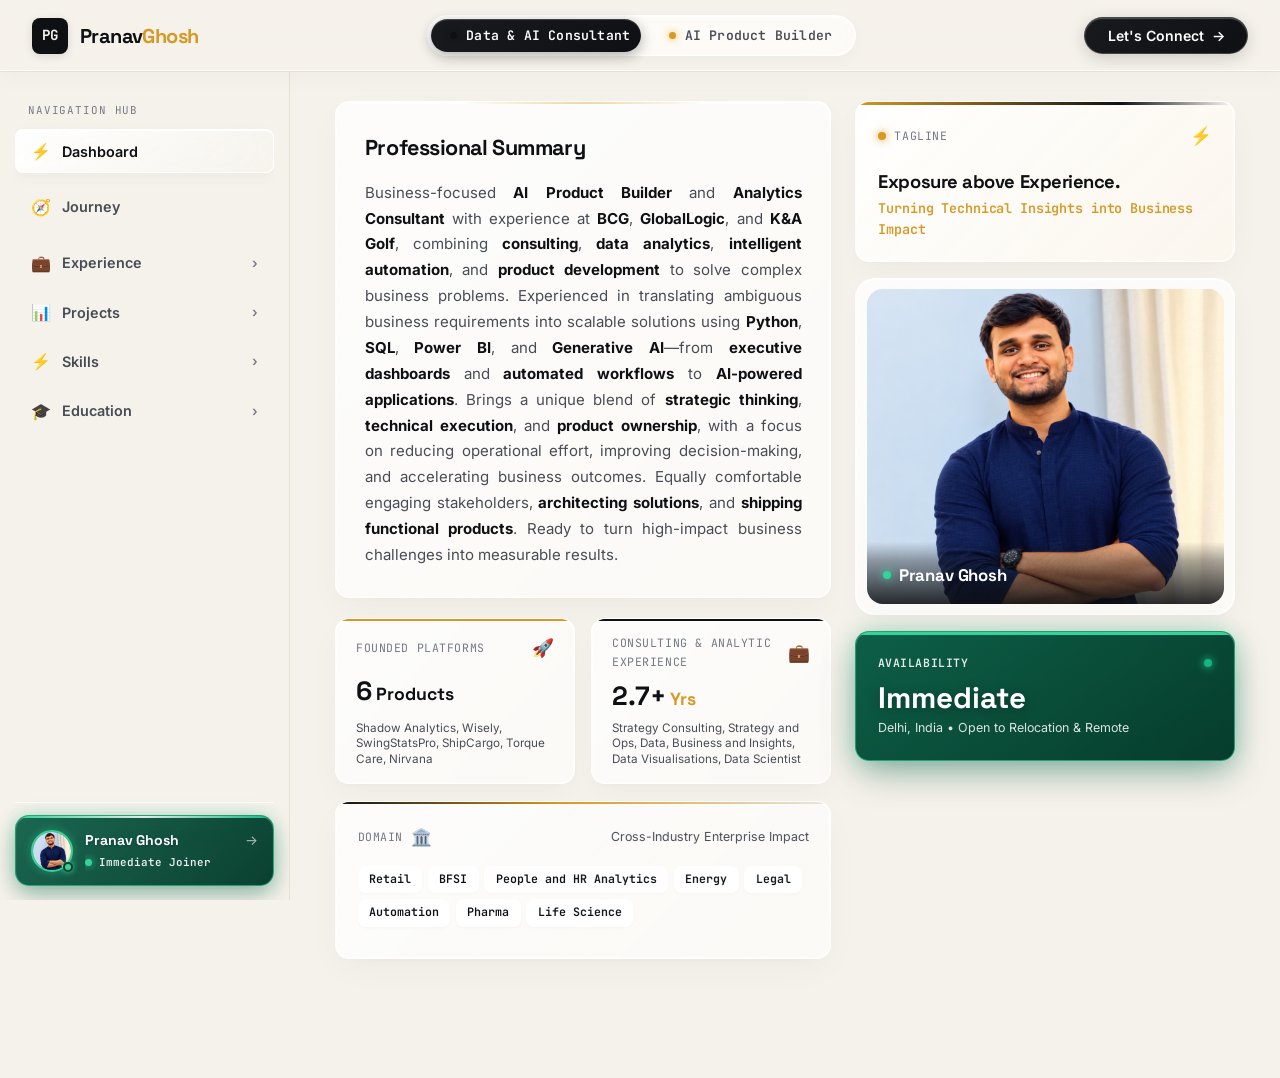
==== index.html @ e50fdc93 "Initialize Professional Portfolio repository" ====
<!DOCTYPE html>
<html lang="en">
<head>
  <meta charset="UTF-8">
  <meta name="viewport" content="width=device-width, initial-scale=1.0">
  <title>Pranav Ghosh — Data &amp; AI Consultant | AI Product Builder</title>
  
  <!-- SEO & Social Meta -->
  <meta name="description" content="Dashboard Portfolio of Pranav Ghosh — Data & AI Consultant at Boston Consulting Group (BCG) and AI Product Builder. Specializing in SQL, Python, Power BI, Machine Learning, and GenAI.">
  <meta name="keywords" content="Pranav Ghosh, Data & AI Consultant, BCG, AI Product Builder, Torque Care, Niravana, Shadow Analytics, Power BI, Python, SQL, M.Sc Data Science">
  <meta name="author" content="Pranav Ghosh">

  <!-- OpenGraph Metadata -->
  <meta property="og:title" content="Pranav Ghosh — Data &amp; AI Consultant | AI Product Builder">
  <meta property="og:description" content="Executive Dashboard Portfolio of Pranav Ghosh. Experience at BCG & GlobalLogic, founder of Torque Care, Niravana, and Shadow Analytics.">
  <meta property="og:type" content="website">

  <!-- Favicon Glyph -->
  <link rel="icon" href="data:image/svg+xml,<svg xmlns=%22http://www.w3.org/2000/svg%22 viewBox=%220 0 100 100%22><text y=%22.9em%22 font-size=%2290%22>⚡</text></svg>">

  <!-- Google Fonts -->
  <link rel="preconnect" href="https://fonts.googleapis.com">
  <link href="https://fonts.googleapis.com/css2?family=Caveat:wght@600;700&family=Inter:wght@300;400;500;600;700&family=JetBrains+Mono:wght@400;500;600&family=Space+Grotesk:wght@400;500;600;700;800&display=swap" rel="stylesheet">

  <!-- Stylesheet -->
  <link rel="stylesheet" href="styles.css?v=4">

</head>
<body>


  <!-- ==========================================================================
       DASHBOARD TOP NAVBAR
       Left: PranavGhosh | Centre: Data & AI Consultant | AI Product Builder | Right: Let's Connect
       ========================================================================== -->
  <header class="dashboard-navbar">
    
    <!-- Left: PranavGhosh -->
    <div class="nav-left">
      <button class="nav-toggle-sidebar-btn" id="mobile-sidebar-toggle" title="Toggle Navigation Sidebar">
        <span>☰</span>
      </button>

      <a href="#overview" class="brand-anchor">
        <div class="brand-avatar-mini">PG</div>
        <div class="brand-text-name">Pranav<span>Ghosh</span></div>
      </a>
    </div>

    <!-- Centre: Two separate role buttons with Liquid Glass Sliding Track -->
    <div class="nav-centre">
      <div class="nav-role-slider-track" id="nav-role-slider-track" data-mode="consultant">
        <div class="nav-role-slider-thumb" id="nav-role-slider-thumb"></div>
        <button class="nav-role-pill active" data-mode="consultant" id="nav-pill-consultant" type="button" title="Switch to Data &amp; AI Consultant view">
          <span class="nav-centre-dot"></span>
          <span>Data &amp; AI Consultant</span>
        </button>
        <button class="nav-role-pill nav-role-pill-builder" data-mode="builder" id="nav-pill-builder" type="button" title="Switch to AI Product Builder view">
          <span class="nav-centre-dot dot-yellow"></span>
          <span>AI Product Builder</span>
        </button>
      </div>
    </div>

    <!-- Right: Let's Connect Button -->
    <div class="nav-right">
      <button id="btn-open-connect-modal" class="btn-lets-connect" title="Connect with Pranav">
        <span>Let's Connect</span>
        <span>→</span>
      </button>
    </div>

  </header>

  <!-- ==========================================================================
       DASHBOARD WRAPPER: SIDEBAR + MAIN CONTENT
       ========================================================================== -->
  <div class="dashboard-layout" data-active-page="dashboard">

    <!-- ==========================================================================
         SIDEBAR NAVIGATION (HIERARCHICAL ACCORDION & ROLE FILTERING)
         ========================================================================== -->
    <aside class="dashboard-sidebar" id="dashboard-sidebar" data-active-mode="consultant">
      
      <div class="sidebar-nav-container">
        <div class="sidebar-section-title">Navigation Hub</div>

        <!-- Direct Page: Dashboard (Landing tag removed) -->
        <div class="nav-item-direct">
          <button class="nav-direct-link active" data-page="dashboard" id="nav-btn-dashboard" title="Return to Dashboard">
            <span class="group-header-label">
              <span class="group-icon">⚡</span>
              <span>Dashboard</span>
            </span>
          </button>
        </div>

        <!-- Direct Page: Journey (Does not expand) -->
        <div class="nav-item-direct">
          <button class="nav-direct-link" data-page="journey" id="nav-btn-journey" title="View Professional Journey">
            <span class="group-header-label">
              <span class="group-icon">🧭</span>
              <span>Journey</span>
            </span>
          </button>
        </div>

        <!-- 1. Experience Group -->
        <div class="nav-group" id="group-experience">
          <button class="nav-group-header" data-target="experience" data-page="experience">
            <span class="group-header-label">
              <span class="group-icon">💼</span>
              <span>Experience</span>
            </span>
            <span class="chevron-icon">›</span>
          </button>
          <div class="nav-submenu">
            <a href="#card-bcg" class="nav-sublink" data-page="experience" data-card="card-bcg">BCG</a>
            <a href="#card-globallogic" class="nav-sublink" data-page="experience" data-card="card-globallogic">GlobalLogic</a>
            <a href="#card-kagolf" class="nav-sublink" data-page="experience" data-card="card-kagolf">K&amp;A</a>
          </div>
        </div>

        <!-- 2. Projects Group -->
        <div class="nav-group" id="group-projects">
          <button class="nav-group-header" data-target="projects" data-page="projects">
            <span class="group-header-label">
              <span class="group-icon">📊</span>
              <span>Projects</span>
            </span>
            <span class="chevron-icon">›</span>
          </button>
          <div class="nav-submenu">
            <a href="#card-urlguard" class="nav-sublink" data-page="projects" data-card="card-urlguard">URL Guard (Malware ML)</a>
            <a href="#card-delivery" class="nav-sublink" data-page="projects" data-card="card-delivery">Power BI Delivery Analytics</a>
            <a href="#card-movie" class="nav-sublink" data-page="projects" data-card="card-movie">Movie Recommendation</a>
            <a href="#card-banking" class="nav-sublink" data-page="projects" data-card="card-banking">Banking Case Study</a>
            <a href="#card-theeye" class="nav-sublink" data-page="projects" data-card="card-theeye">The Eye Attendance</a>
            <a href="#card-excel" class="nav-sublink" data-page="projects" data-card="card-excel">Advanced Excel Modeling</a>
          </div>
        </div>

        <!-- 4. Skills Group -->
        <div class="nav-group" id="group-skills">
          <button class="nav-group-header" data-target="skills" data-page="skills">
            <span class="group-header-label">
              <span class="group-icon">⚡</span>
              <span>Skills</span>
            </span>
            <span class="chevron-icon">›</span>
          </button>
          <div class="nav-submenu">
            <a href="#card-skill-tech" class="nav-sublink" data-page="skills" data-card="card-skill-tech">Technical &amp; Programming</a>
            <a href="#card-skill-bi" class="nav-sublink" data-page="skills" data-card="card-skill-bi">Data Visualizations &amp; BI</a>
            <a href="#card-skill-genai" class="nav-sublink" data-page="skills" data-card="card-skill-genai">GenAI &amp; AI Products</a>
            <a href="#card-skill-ml" class="nav-sublink" data-page="skills" data-card="card-skill-ml">Machine Learning &amp; DL</a>
            <a href="#card-skill-de" class="nav-sublink" data-page="skills" data-card="card-skill-de">Data Engineering &amp; ETL</a>
          </div>
        </div>

        <!-- 5. Education Group -->
        <div class="nav-group" id="group-education">
          <button class="nav-group-header" data-target="education" data-page="education">
            <span class="group-header-label">
              <span class="group-icon">🎓</span>
              <span>Education</span>
            </span>
            <span class="chevron-icon">›</span>
          </button>
          <div class="nav-submenu">
            <a href="#card-edu-christ" class="nav-sublink" data-page="education" data-card="card-edu-christ">M.Sc. Data Science</a>
            <a href="#card-cert-powerbi" class="nav-sublink" data-page="education" data-card="card-cert-powerbi">Microsoft Power BI Analyst</a>
            <a href="#card-languages" class="nav-sublink" data-page="education" data-card="card-languages">Languages Spoken</a>
          </div>
        </div>

      </div>

      <!-- Sticky Sidebar Footer Area with Smooth Morphing Profile -->
      <div class="sidebar-footer-area">
        <div class="sidebar-footer-profile" id="sidebar-footer-profile" title="Connect with Pranav Ghosh (pranavghosh19@gmail.com)">
          <div class="sidebar-avatar-wrapper">
            <img src="assets/images/pranav-photo.jpg" alt="Pranav Ghosh" class="sidebar-avatar-img">
            <span class="sidebar-avatar-beacon"></span>
          </div>
          <div class="sidebar-profile-info">
            <div class="sidebar-profile-name-row">
              <span class="sidebar-profile-name">Pranav Ghosh</span>
              <span class="sidebar-profile-arrow" title="Click to Connect">→</span>
            </div>
            <div class="sidebar-profile-meta-morph">
              <div class="sidebar-profile-status status-consultant active">
                <span class="nav-centre-dot"></span>
                <span>Immediate Joiner</span>
              </div>
              <div class="sidebar-profile-status status-builder">
                <span class="nav-centre-dot dot-yellow"></span>
                <span>Active Founder</span>
              </div>
            </div>
          </div>
        </div>
      </div>

    </aside>

    <!-- ==========================================================================
         MAIN STAGE: DASHBOARD CONTENT & CARDS
         ========================================================================== -->
    <main class="dashboard-main" id="overview">

      <!-- ======================================================================
           PAGE 1: DASHBOARD (LANDING PAGE VIEW)
           ====================================================================== -->
      <section class="page-view active" id="page-dashboard">

        <!-- Landing Page Hero & Metrics Split Layout -->
        <div class="dashboard-landing-split">

          <!-- Left Column: Professional Summary & Capability Metrics -->
          <div class="landing-main-col">

            <!-- Executive Professional Summary Card -->
            <article class="dashboard-card landing-summary-card" id="card-landing-summary">
              <div class="landing-summary-body-wrap">
                <div class="landing-summary-header-row">
                  <h3 class="landing-summary-heading">Professional Summary</h3>
                </div>
                <p class="landing-summary-text">
                  Business-focused <strong>AI Product Builder</strong> and <strong>Analytics Consultant</strong> with experience at <strong>BCG</strong>, <strong>GlobalLogic</strong>, and <strong>K&amp;A Golf</strong>, combining <strong>consulting</strong>, <strong>data analytics</strong>, <strong>intelligent automation</strong>, and <strong>product development</strong> to solve complex business problems. Experienced in translating ambiguous business requirements into scalable solutions using <strong>Python</strong>, <strong>SQL</strong>, <strong>Power BI</strong>, and <strong>Generative AI</strong>—from <strong>executive dashboards</strong> and <strong>automated workflows</strong> to <strong>AI-powered applications</strong>. Brings a unique blend of <strong>strategic thinking</strong>, <strong>technical execution</strong>, and <strong>product ownership</strong>, with a focus on reducing operational effort, improving decision-making, and accelerating business outcomes. Equally comfortable engaging stakeholders, <strong>architecting solutions</strong>, and <strong>shipping functional products</strong>. Ready to turn high-impact business challenges into measurable results.
                </p>
              </div>
            </article>

            <!-- Overview Metric KPI Cluster: Top 2 Compact Cards + Domain Card Below of Both -->
            <div class="landing-metrics-cluster">
              
              <!-- Top Row: Founded Platforms & Consulting Experience (2-Card Row) -->
              <div class="landing-metrics-top-row">
                
                <!-- 1. Founded Platforms -->
                <div class="kpi-card kpi-card-compact" data-route="products" style="cursor: pointer;" title="View AI Product Builder">
                  <div class="kpi-title-row">
                    <span class="kpi-label">Founded Platforms</span>
                    <span class="kpi-icon">🚀</span>
                  </div>
                  <div class="kpi-metric-val">6<span style="font-size: 1.1rem; color: var(--text-pure);"> Products</span></div>
                  <div class="kpi-subtext">Shadow Analytics, Wisely, SwingStatsPro, ShipCargo, Torque Care, Nirvana</div>
                </div>

                <!-- 2. Consulting & Analytic Experience -->
                <div class="kpi-card kpi-card-compact kpi-experience-card" data-route="experience" style="cursor: pointer;" title="View Consulting Experience">
                  <div class="kpi-title-row">
                    <span class="kpi-label">Consulting &amp; Analytic Experience</span>
                    <span class="kpi-icon">💼</span>
                  </div>
                  <div class="kpi-metric-val">2.7+<span style="font-size: 1.1rem; color: var(--yellow-subtle);"> Yrs</span></div>
                  <div class="kpi-subtext">Strategy Consulting, Strategy and Ops, Data, Business and Insights, Data Visualisations, Data Scientist</div>
                </div>

              </div>

              <!-- Bottom: Domain Card (Horizontal Card Below of Both Cards) -->
              <div class="kpi-card domain-card-horizontal">
                <div class="domain-h-header">
                  <div class="domain-h-title">
                    <span class="kpi-label">Domain</span>
                    <span class="kpi-icon">🏛️</span>
                  </div>
                  <div class="kpi-subtext domain-h-subtext">Cross-Industry Enterprise Impact</div>
                </div>
                <div class="domain-pills-wrap domain-h-pills">
                  <span class="domain-pill">Retail</span>
                  <span class="domain-pill">BFSI</span>
                  <span class="domain-pill">People and HR Analytics</span>
                  <span class="domain-pill">Energy</span>
                  <span class="domain-pill">Legal</span>
                  <span class="domain-pill">Automation</span>
                  <span class="domain-pill">Pharma</span>
                  <span class="domain-pill">Life Science</span>
                </div>
              </div>

            </div>

          </div>

          <!-- Right Column: Tagline Card, Portrait Photo, & Availability -->
          <div class="landing-portrait-col">
            
            <!-- 1. Dedicated Tagline Card (Above Image) -->
            <div class="kpi-card tagline-card" id="card-tagline">
              <div class="kpi-title-row">
                <div class="tagline-label-wrap">
                  <span class="tagline-pulse-dot"></span>
                  <span class="kpi-label">Tagline</span>
                </div>
                <span class="kpi-icon">⚡</span>
              </div>
              <div class="tagline-content">
                <div class="tagline-main-text">Exposure above Experience.</div>
                <div class="tagline-sub-text">Turning Technical Insights into Business Impact</div>
              </div>
            </div>

            <!-- 2. The Portrait Photo Card -->
            <div class="landing-photo-card" id="landing-photo-card">
              <div class="landing-photo-frame">
                <img src="assets/images/pranav-portrait.jpg" alt="Pranav Ghosh - Data &amp; AI Consultant &amp; Product Builder" class="landing-profile-img">
                <div class="landing-photo-overlay-glass">
                  <div class="photo-overlay-badge">
                    <span class="photo-active-pulse"></span>
                    <span>Pranav Ghosh</span>
                  </div>
                </div>
              </div>
            </div>

            <!-- 3. Availability Card - Positioned Directly Below the Image -->
            <div class="kpi-card kpi-card-green" id="kpi-availability-card" style="cursor: pointer;" title="Click to Connect with Pranav">
              <div class="kpi-title-row">
                <span class="kpi-label">Availability</span>
                <span class="kpi-green-dot" title="Active Immediate Availability"></span>
              </div>
              <div class="kpi-metric-val">Immediate</div>
              <div class="kpi-subtext">Delhi, India • Open to Relocation &amp; Remote</div>
            </div>

          </div>

        </div>



      </section>

      <!-- ======================================================================
           PAGE 2: PROFESSIONAL & PRODUCT JOURNEY (VERTICAL TIMELINE - NO SCROLL)
           ====================================================================== -->
      <section class="page-view dashboard-section" id="page-journey">
        
        <!-- Header with Title & Duration Badge on Right -->
        <div class="section-title-bar journey-header-bar">
          <div class="section-heading-cluster">
            <div class="section-heading-icon">🧭</div>
            <h2 class="section-main-heading">Professional Journey</h2>
          </div>
          <div class="journey-header-badge-wrap">
            <span class="section-badge-count">Aug 2017 – Present &bull; 7 Milestones</span>
          </div>
        </div>

        <!-- Vertical Alternating Timeline Container (Fits Screen, Zero Scroll) -->
        <div class="journey-v-wrapper" id="journey-track-wrapper">
          <div class="journey-v-track">

            <!-- Continuous Central Timeline Axis -->
            <div class="journey-v-axis-line"></div>

            <!-- Milestone 1: Aug 2017 - Mar 2021 (LEFT) -->
            <div class="journey-v-step step-left" id="step-bca">
              <div class="v-step-slot slot-left">
                <article class="dashboard-card journey-v-card" id="card-journey-bca">
                  <div class="journey-v-date mobile-only">Aug 2017 – Mar 2021</div>
                  <h3 class="journey-v-title">Bachelor's of Computer Application (GGSIPU)</h3>
                </article>
                <div class="v-connector-stem stem-left"></div>
              </div>

              <div class="v-node-wrapper">
                <div class="v-node-badge" title="Aug 2017 – Mar 2021">
                  <span class="v-node-icon">🎓</span>
                </div>
              </div>

              <!-- Duration in front of tab (Right) -->
              <div class="v-step-slot slot-right slot-duration">
                <div class="v-connector-stem stem-right"></div>
                <div class="journey-v-duration-badge">
                  <span class="journey-duration-date">Aug 2017 – Mar 2021</span>
                  <span class="journey-duration-sep">&bull;</span>
                  <span class="journey-duration-length">3 Yrs 8 Mos</span>
                </div>
              </div>
            </div>

            <!-- Milestone 2: Apr 2021 - Sept 2021 (RIGHT) -->
            <div class="journey-v-step step-right" id="step-kagolf">
              <!-- Duration in front of tab (Left) -->
              <div class="v-step-slot slot-left slot-duration">
                <div class="journey-v-duration-badge">
                  <span class="journey-duration-date">Apr 2021 – Sept 2021</span>
                  <span class="journey-duration-sep">&bull;</span>
                  <span class="journey-duration-length">6 Mos</span>
                </div>
                <div class="v-connector-stem stem-left"></div>
              </div>

              <div class="v-node-wrapper">
                <div class="v-node-badge" title="Apr 2021 – Sept 2021">
                  <span class="v-node-icon">⛳</span>
                </div>
              </div>

              <div class="v-step-slot slot-right">
                <div class="v-connector-stem stem-right"></div>
                <article class="dashboard-card journey-v-card" id="card-journey-kagolf">
                  <div class="journey-v-date mobile-only">Apr 2021 – Sept 2021</div>
                  <h3 class="journey-v-title">Executive – Data Analytics &amp; Operations at K&amp;A Golf Pvt Ltd, Gurgaon</h3>
                </article>
              </div>
            </div>

            <!-- Milestone 3: Oct 2021 - Jul 2022 (LEFT) -->
            <div class="journey-v-step step-left" id="step-swingstats">
              <div class="v-step-slot slot-left">
                <article class="dashboard-card journey-v-card" id="card-journey-swingstatspro">
                  <div class="journey-v-date mobile-only">Oct 2021 – Jul 2022</div>
                  <h3 class="journey-v-title">Independent Product Builder (SwingStatsPro)</h3>
                </article>
                <div class="v-connector-stem stem-left"></div>
              </div>

              <div class="v-node-wrapper">
                <div class="v-node-badge" title="Oct 2021 – Jul 2022">
                  <span class="v-node-icon">🛠️</span>
                </div>
              </div>

              <!-- Duration in front of tab (Right) -->
              <div class="v-step-slot slot-right slot-duration">
                <div class="v-connector-stem stem-right"></div>
                <div class="journey-v-duration-badge">
                  <span class="journey-duration-date">Oct 2021 – Jul 2022</span>
                  <span class="journey-duration-sep">&bull;</span>
                  <span class="journey-duration-length">10 Mos</span>
                </div>
              </div>
            </div>

            <!-- Milestone 4: Aug 2022 - Jun 2024 (RIGHT) -->
            <div class="journey-v-step step-right" id="step-masters">
              <!-- Duration in front of tab (Left) -->
              <div class="v-step-slot slot-left slot-duration">
                <div class="journey-v-duration-badge">
                  <span class="journey-duration-date">Aug 2022 – Jun 2024</span>
                  <span class="journey-duration-sep">&bull;</span>
                  <span class="journey-duration-length">1 Yr 11 Mos</span>
                </div>
                <div class="v-connector-stem stem-left"></div>
              </div>

              <div class="v-node-wrapper">
                <div class="v-node-badge" title="Aug 2022 – Jun 2024">
                  <span class="v-node-icon">📜</span>
                </div>
              </div>

              <div class="v-step-slot slot-right">
                <div class="v-connector-stem stem-right"></div>
                <article class="dashboard-card journey-v-card" id="card-journey-masters">
                  <div class="journey-v-date mobile-only">Aug 2022 – Jun 2024</div>
                  <h3 class="journey-v-title">M.Sc in Data Science (Christ University), Bengaluru</h3>
                </article>
              </div>
            </div>

            <!-- Milestone 5: Jul 2024 - Sept 2025 (LEFT) -->
            <div class="journey-v-step step-left" id="step-globallogic">
              <div class="v-step-slot slot-left">
                <article class="dashboard-card journey-v-card" id="card-journey-globallogic">
                  <div class="journey-v-date mobile-only">Jul 2024 – Sept 2025</div>
                  <h3 class="journey-v-title">Associate Analyst at GlobalLogic, Gurgaon</h3>
                </article>
                <div class="v-connector-stem stem-left"></div>
              </div>

              <div class="v-node-wrapper">
                <div class="v-node-badge" title="Jul 2024 – Sept 2025">
                  <span class="v-node-icon">💼</span>
                </div>
              </div>

              <!-- Duration in front of tab (Right) -->
              <div class="v-step-slot slot-right slot-duration">
                <div class="v-connector-stem stem-right"></div>
                <div class="journey-v-duration-badge">
                  <span class="journey-duration-date">Jul 2024 – Sept 2025</span>
                  <span class="journey-duration-sep">&bull;</span>
                  <span class="journey-duration-length">1 Yr 3 Mos</span>
                </div>
              </div>
            </div>

            <!-- Milestone 6: Sept 2025 - May 2026 (RIGHT) -->
            <div class="journey-v-step step-right" id="step-bsk">
              <!-- Duration in front of tab (Left) -->
              <div class="v-step-slot slot-left slot-duration">
                <div class="journey-v-duration-badge">
                  <span class="journey-duration-date">Sept 2025 – May 2026</span>
                  <span class="journey-duration-sep">&bull;</span>
                  <span class="journey-duration-length">9 Mos</span>
                </div>
                <div class="v-connector-stem stem-left"></div>
              </div>

              <div class="v-node-wrapper">
                <div class="v-node-badge" title="Sept 2025 – May 2026">
                  <span class="v-node-icon">🏛️</span>
                </div>
              </div>

              <div class="v-step-slot slot-right">
                <div class="v-connector-stem stem-right"></div>
                <article class="dashboard-card journey-v-card" id="card-journey-bsk">
                  <div class="journey-v-date mobile-only">Sept 2025 – May 2026</div>
                  <h3 class="journey-v-title">BSK Outside Consultant at PersolKelly hired for BCG, Gurgaon</h3>
                </article>
              </div>
            </div>

            <!-- Milestone 7: Jun 2026 - Present (LEFT - PRESENT & ENLARGED) -->
            <div class="journey-v-step step-left step-present" id="step-ai-builder">
              <div class="v-step-slot slot-left">
                <article class="dashboard-card journey-v-card card-present" id="card-journey-ai-builder">
                  <div class="journey-present-header mobile-only">
                    <span class="journey-v-date highlight">Jun 2026 – Present</span>
                    <span class="journey-active-badge">
                      <span class="photo-active-pulse"></span>
                      <span>Present</span>
                    </span>
                  </div>
                  
                  <h3 class="journey-v-title present-title">Independent AI Product Builder</h3>
                </article>
                <div class="v-connector-stem stem-left stem-present"></div>
              </div>

              <div class="v-node-wrapper">
                <div class="v-node-badge node-present" title="Jun 2026 – Present">
                  <span class="v-node-icon">🚀</span>
                  <span class="node-beacon"></span>
                </div>
              </div>

              <!-- Duration in front of tab (Right) -->
              <div class="v-step-slot slot-right slot-duration">
                <div class="v-connector-stem stem-right stem-present"></div>
                <div class="journey-v-duration-badge duration-present">
                  <span class="photo-active-pulse"></span>
                  <span class="journey-duration-date">Jun 2026 – Present</span>
                </div>
              </div>
            </div>

          </div>
        </div>

      </section>

      <!-- ======================================================================
           PAGE 2: EXPERIENCE (STANDALONE VIEW)
           ====================================================================== -->
      <section class="page-view dashboard-section" id="page-experience">
        <div class="section-title-bar experience-title-bar">
          <div class="section-heading-cluster">
            <div class="section-heading-icon">💼</div>
            <h2 class="section-main-heading">Experience</h2>
          </div>
          <div class="experience-highlight-badge" title="Total Professional Experience: 2.7 Years">
            <span class="exp-badge-pulse-dot"></span>
            <span class="exp-badge-label">TOTAL EXPERIENCE</span>
            <span class="exp-badge-divider">•</span>
            <span class="exp-badge-years">2.7 Years</span>
          </div>
        </div>

        <div class="experience-horizontal-stack">
          
          <!-- Horizontal Card 1: Boston Consulting Group (BCG) -->
          <article class="dashboard-card experience-card-horizontal" id="card-bcg">
            <!-- Left Brand Pillar: Dual Brand (PERSOLKELLY -> Hired for -> BCG) + Meta -->
            <div class="exp-horizontal-left">
              <div class="exp-dual-brand-wrap">
                <a href="https://www.persolkelly.co.in/" target="_blank" rel="noopener noreferrer" class="exp-logo-container exp-logo-persolkelly" title="Visit PERSOLKELLY Consulting">
                  <img src="assets/images/logo-persolkelly.png" alt="PERSOLKELLY Consulting Logo" class="exp-company-logo">
                </a>

                <div class="exp-hired-connector">
                  <span class="exp-hired-line"></span>
                  <span class="exp-hired-badge">Hired for <span class="exp-hired-arrow">↓</span></span>
                  <span class="exp-hired-line"></span>
                </div>

                <a href="https://www.bcg.com/" target="_blank" rel="noopener noreferrer" class="exp-logo-container exp-logo-bcg" title="Visit Boston Consulting Group">
                  <img src="assets/images/logo-bcg.png" alt="Boston Consulting Group Logo" class="exp-company-logo">
                </a>
              </div>
              
              <div class="exp-company-meta">
                <a href="https://www.bcg.com/" target="_blank" rel="noopener noreferrer" class="exp-company-link" title="Visit Boston Consulting Group">
                  <span>Boston Consulting Group</span>
                  <span class="exp-link-arrow">↗</span>
                </a>
                <span class="card-duration-badge exp-duration">Sept 2025 – May 2026</span>
                
                <div class="exp-clients-badge-wrap">
                  <span class="exp-clients-label">3 Client Engagements</span>
                  <div class="exp-clients-pills">
                    <span class="exp-client-pill"><span class="client-dot client-dot-bcg"></span>BCG Global HRIS</span>
                    <span class="exp-client-pill"><span class="client-dot client-dot-visa"></span>Visa</span>
                    <span class="exp-client-pill"><span class="client-dot client-dot-novartis"></span>Novartis</span>
                  </div>
                </div>
              </div>
            </div>

            <!-- Right Detail Column: Role + 3 Dedicated Client Tracks + Tech Chips -->
            <div class="exp-horizontal-right">
              <div class="exp-role-header">
                <div class="exp-role-title-row">
                  <h3 class="card-role-title">BSK Outside Consultant</h3>
                  <span class="exp-domain-pill">FinTech • Life Sciences &amp; Pharma • People &amp; HR Analytics</span>
                </div>
              </div>

              <p class="card-body-desc exp-summary">
                Outside Consultant delivering automated, data-driven reporting solutions, executive telemetry dashboards, ETL lineage analysis, and commercial intelligence across 3 client engagements: <strong>BCG Global HRIS</strong>, <strong>Visa</strong>, and <strong>Novartis</strong>.
              </p>

              <!-- Track 1: BCG Global HRIS -->
              <div class="exp-client-track">
                <div class="exp-track-header">
                  <span class="track-client-badge">Client 1</span>
                  <h4 class="track-client-name">BCG Global HRIS</h4>
                  <span class="track-focus-tag">• Replacing Workday with BCG Global HRIS — Eliminating Workday Subscription Cost &amp; Elevating Performance</span>
                </div>
                <p class="track-lead-desc">
                  Developed end-to-end Power BI Business Intelligence solutions by integrating <strong>Power Apps</strong>, <strong>SharePoint</strong>, <strong>SQL</strong>, <strong>Excel</strong>, <strong>Python</strong>, <strong>REST APIs</strong>, and <strong>Microsoft Copilot Studio AI Agents</strong>, reducing manual reporting efforts by <strong>80%</strong> and improving data accessibility across 5+ business functions.
                </p>
                <ul class="card-bullet-points exp-bullets">
                  <li class="card-bullet-item">
                    <strong>Star Schema &amp; ETL Performance:</strong> Designed optimized star schema data models, advanced DAX measures, Power Query ETL pipelines, Role-Level Security (RLS), and automated refresh processes, improving dashboard performance by <strong>50%</strong> and reducing query execution time by <strong>40%</strong>.
                  </li>
                  <li class="card-bullet-item">
                    <strong>Enterprise AI Agents (Copilot Studio):</strong> Created and deployed AI Agents using <strong>Microsoft Copilot Studio</strong> to automate business workflows, retrieve enterprise data, answer business queries, and streamline reporting processes, enabling faster and more intelligent decision-making.
                  </li>
                  <li class="card-bullet-item">
                    <strong>Executive &amp; Client-Facing Dashboards:</strong> Built <strong>20+ client-facing dashboards</strong> featuring KPI scorecards, forecasting, drill-through analysis, decomposition trees, dynamic parameters, bookmarks, and custom visualizations, enabling leadership teams to make decisions <strong>30% faster</strong>.
                  </li>
                  <li class="card-bullet-item">
                    <strong>Intelligent Workflow Automation:</strong> Automated business workflows by connecting <strong>Power Apps</strong>, <strong>SharePoint</strong>, <strong>Power BI</strong>, and Agentic AI-driven processes, eliminating repetitive data entry, increasing reporting accuracy by <strong>95%</strong>, and saving <strong>15+ hours per week</strong> of operational effort.
                  </li>
                  <li class="card-bullet-item">
                    <strong>Scalable Delivery &amp; Self-Service Adoption:</strong> Collaborated with business stakeholders and clients to deliver scalable BI and AI-powered enterprise solutions, supporting <strong>100K+ records</strong> and increasing self-service analytics adoption by <strong>60%</strong> through interactive storytelling, enterprise reporting, and intelligent automation.
                  </li>
                </ul>
              </div>

              <!-- Track 2: Visa -->
              <div class="exp-client-track exp-client-track-visa">
                <div class="exp-track-header">
                  <span class="track-client-badge">Client 2</span>
                  <h4 class="track-client-name">Visa</h4>
                  <span class="track-focus-tag">• Data Lineage, STTM Feasibility &amp; Tableau-to-Power BI Migration</span>
                </div>
                <ul class="card-bullet-points exp-bullets">
                  <li class="card-bullet-item">
                    <strong>KPI Extraction and Automation:</strong> Developed and utilized Python-based, AI-assisted parsing utilities to extract KPIs and their underlying column dependencies from Tableau workbooks, streamlining metadata analysis across multiple dashboards.
                  </li>
                  <li class="card-bullet-item">
                    <strong>Data Lineage and ETL Analysis:</strong> Analyzed Python, PySpark, and Airflow DAGs across Git repositories to understand ETL pipelines, data transformations, and dependencies between source systems, the shared Cross-Border data mart, and Tableau reports.
                  </li>
                  <li class="card-bullet-item">
                    <strong>Source-to-Target Mapping (STTM) Feasibility Assessment:</strong> Performed column-level feasibility checks by validating KPI source columns against existing STTM documentation and DDL definitions to determine data availability and mapping completeness.
                  </li>
                  <li class="card-bullet-item">
                    <strong>CDE Validation and Gap Analysis:</strong> Evaluated unmapped columns against Visa's Critical Data Elements (CDEs), classified KPIs based on mapping feasibility, documented gaps and proposed transformations in internal STTM documentation, and collaborated with Visa's production team to resolve mapping discrepancies.
                  </li>
                  <li class="card-bullet-item">
                    <strong>Power BI Migration and Semantic Layer Preparation:</strong> Supported the Tableau-to-Power BI modernization initiative by preparing validated KPI metadata, source-to-target mappings, and transformation requirements for subsequent OSI YAML configuration, semantic-layer development, and report migration.
                  </li>
                </ul>

                <!-- Visa End-to-End Lineage & Architecture Flow -->
                <div class="visa-pipeline-flow-wrap">
                  <div class="visa-pipeline-header">
                    <div class="visa-pipeline-title-group">
                      <span class="visa-flow-icon">⚡</span>
                      <div>
                        <h5 class="visa-pipeline-heading">Cross-Border Data Lineage &amp; STTM Architecture</h5>
                        <span class="visa-pipeline-sub">Source Systems → AI Parser → STTM / CDE Validation → OSI YAML → Power BI Semantic Layer</span>
                      </div>
                    </div>
                    <span class="visa-pipeline-tag">Enterprise Telemetry</span>
                  </div>

                  <!-- 5 Visual Stage Gates -->
                  <div class="visa-stages-grid">
                    <div class="visa-stage-step">
                      <span class="step-count">Stage 01</span>
                      <strong class="step-label">Ingestion &amp; Mart</strong>
                      <p class="step-desc">Visa Source Systems ➔ Spark ETL &amp; Airflow DAGs ➔ Cross-Border Data Mart</p>
                    </div>
                    <div class="visa-stage-step">
                      <span class="step-count">Stage 02</span>
                      <strong class="step-label">Tableau Reports</strong>
                      <p class="step-desc">12 Tableau Dashboards ➔ KPIs, Measures &amp; Business Calculations</p>
                    </div>
                    <div class="visa-stage-step">
                      <span class="step-count">Stage 03</span>
                      <strong class="step-label">AI KPI Extraction</strong>
                      <p class="step-desc">Python AI Parser ➔ Automated Extraction ➔ Source Column Lineage</p>
                    </div>
                    <div class="visa-stage-step">
                      <span class="step-count">Stage 04</span>
                      <strong class="step-label">STTM &amp; CDE Feasibility</strong>
                      <p class="step-desc">Validation Check ➔ Fully Feasible vs CDE Gap Mapping ➔ Visa Prod Validation</p>
                    </div>
                    <div class="visa-stage-step">
                      <span class="step-count">Stage 05</span>
                      <strong class="step-label">Power BI Semantic</strong>
                      <p class="step-desc">OSI YAML Definition ➔ Semantic Layer ➔ Production Modernized Reports</p>
                    </div>
                  </div>

                  <!-- Architectural Flow Schematic Terminal -->
                  <div class="visa-schematic-terminal">
                    <div class="visa-terminal-top">
                      <div class="screen-mac-dots">
                        <span class="dot dot-red"></span>
                        <span class="dot dot-yellow"></span>
                        <span class="dot dot-green"></span>
                      </div>
                      <span class="visa-terminal-file">visa-crossborder-lineage-flow.architecture</span>
                      <span class="visa-terminal-badge">STTM Pipeline</span>
                    </div>
                    <pre class="visa-ascii-diagram"><code>          <span class="node-cyan">VISA SOURCE SYSTEMS</span>
                         │
                         ▼
              <span class="node-purple">ETL / Spark Processing</span>
                         │
                    <span class="node-purple">Airflow DAGs</span>
                         │
                         ▼
              <span class="node-gold">Generic Cross-Border</span>
                   <span class="node-gold">Data Mart</span>
                         │
          ┌──────────────┼──────────────┐
          ▼              ▼              ▼
     <span class="node-cyan">Tableau WB 1</span>   <span class="node-cyan">Tableau WB 2</span>   ... <span class="node-cyan">Tableau WB 12</span>
          │              │
          ▼              ▼
       <span class="node-dim">KPIs / Measures / Business Logic</span>
                         │
                         ▼
                 <span class="node-gold">KPI Extraction</span>
                  <span class="node-gold">(AI Parser)</span>
                         │
                         ▼
              <span class="node-dim">Source Column Lineage</span>
                         │
                         ▼
                 <span class="node-cyan">STTM Feasibility</span>
                    <span class="node-cyan">Validation</span>
                  /           \
                 /             \
        <span class="node-green">Fully Feasible</span>       <span class="node-coral">Gap</span>
                              │
                              ▼
                         <span class="node-purple">CDE Mapping</span>
                              │
                    ┌─────────┴─────────┐
                    ▼                   ▼
              <span class="node-green">CDE Feasible</span>         <span class="node-coral">Not Feasible</span>
                    │                   │
                    └─────────┬─────────┘
                              ▼
                    <span class="node-dim">Internal STTM / Gap</span>
                         <span class="node-dim">Documentation</span>
                              │
                              ▼
                     <span class="node-cyan">Visa Production Team</span>
                         <span class="node-cyan">Validation</span>
                              │
                              ▼
                        <span class="node-gold">OSI YAML</span>
                              │
                              ▼
                    <span class="node-gold">Power BI Semantic Layer</span>
                              │
                              ▼
                       <span class="node-green">Power BI Report</span></code></pre>
                  </div>
                </div>
              </div>

              <!-- Track 3: Novartis -->
              <div class="exp-client-track exp-client-track-novartis">
                <div class="exp-track-header">
                  <span class="track-client-badge">Client 3</span>
                  <h4 class="track-client-name">Novartis</h4>
                  <span class="track-focus-tag">• Pharma Commercial Analytics – Power BI Reports &amp; Dashboards</span>
                </div>
                <ul class="card-bullet-points exp-bullets">
                  <li class="card-bullet-item">
                    <strong>Commercial Performance Dashboards:</strong> Developed Power BI reports and interactive dashboards to analyze pharmaceutical sales, brand positioning, market share, and product performance across markets.
                  </li>
                  <li class="card-bullet-item">
                    <strong>Drug-Level Sales &amp; Growth Analysis:</strong> Used SQL, Excel, and Power BI to analyze drug-level sales trends, market growth, percentage changes, and competitive brand performance.
                  </li>
                  <li class="card-bullet-item">
                    <strong>Patient Analytics &amp; Adoption Trends:</strong> Designed patient analytics dashboards to track estimated patient reach, drug consumption patterns, and treatment adoption trends.
                  </li>
                  <li class="card-bullet-item">
                    <strong>Field Intelligence Integration:</strong> Integrated field reporting data into analytical reports, providing visibility into field activities, market insights, and sales performance for commercial teams.
                  </li>
                  <li class="card-bullet-item">
                    <strong>Executive KPI Reporting:</strong> Created KPI-driven visualizations and executive-ready reports to identify growth opportunities, monitor brand performance, and support data-driven sales and marketing decisions.
                  </li>
                </ul>
              </div>

              <div class="card-chips-row exp-chips">
                <span class="tech-chip">Power BI</span>
                <span class="tech-chip">Microsoft Copilot Studio</span>
                <span class="tech-chip">Power Apps</span>
                <span class="tech-chip">SharePoint</span>
                <span class="tech-chip">DAX &amp; Star Schema</span>
                <span class="tech-chip">Role-Level Security (RLS)</span>
                <span class="tech-chip">REST APIs</span>
                <span class="tech-chip">SQL</span>
                <span class="tech-chip">Python</span>
                <span class="tech-chip">Power Query</span>
                <span class="tech-chip">Tableau</span>
                <span class="tech-chip">PySpark</span>
                <span class="tech-chip">Apache Airflow</span>
                <span class="tech-chip">STTM &amp; CDE</span>
                <span class="tech-chip">OSI YAML</span>
                <span class="tech-chip">Pharma Commercial Analytics</span>
                <span class="tech-chip">Patient Analytics</span>
              </div>
            </div>
          </article>

          <!-- Horizontal Card 2: GlobalLogic -->
          <article class="dashboard-card experience-card-horizontal" id="card-globallogic">
            <!-- Left Brand Pillar: Logo + Company + Duration + 2 Client Badges + AI Product -->
            <div class="exp-horizontal-left">
              <div class="exp-logo-container">
                <img src="assets/images/logo-globallogic.png" alt="GlobalLogic Logo" class="exp-company-logo">
              </div>
              
              <div class="exp-company-meta">
                <a href="https://www.globallogic.com/in/" target="_blank" rel="noopener noreferrer" class="exp-company-link" title="Visit GlobalLogic">
                  <span>GlobalLogic (Hitachi)</span>
                  <span class="exp-link-arrow">↗</span>
                </a>
                <span class="card-duration-badge exp-duration">July 2024 – Sept 2025</span>
                
                <div class="exp-clients-badge-wrap">
                  <span class="exp-clients-label">2 Client Engagements</span>
                  <div class="exp-clients-pills">
                    <span class="exp-client-pill"><span class="client-dot client-dot-wm"></span>Wood Mackenzie</span>
                    <span class="exp-client-pill"><span class="client-dot client-dot-cont"></span>Continuous</span>
                  </div>
                </div>

                <div class="exp-clients-badge-wrap exp-product-badge-wrap">
                  <span class="exp-clients-label">AI Product</span>
                  <div class="exp-clients-pills">
                    <a href="#card-shadowanalytics" class="exp-client-pill exp-product-pill" data-page="products" data-card="card-shadowanalytics" title="View Shadow Analytics in AI Product Builder">
                      <span class="client-dot client-dot-ai"></span>
                      <span>Shadow Analytics</span>
                      <span class="exp-link-arrow">↗</span>
                    </a>
                  </div>
                </div>
              </div>
            </div>

            <!-- Right Detail Column: Role + 2 Dedicated Client Tracks + Tech Chips -->
            <div class="exp-horizontal-right">
              <div class="exp-role-header">
                <div class="exp-role-title-row">
                  <h3 class="card-role-title">Associate Analyst</h3>
                  <span class="exp-domain-pill">Market Research • Financial Analytics • Document Intelligence</span>
                </div>
              </div>

              <p class="card-body-desc exp-summary">
                Delivered quantitative market research, financial analytics, and automated document extraction solutions across 2 international client engagements: <strong>Wood Mackenzie (UK-Timings)</strong> and <strong>Continuous (US-Timings)</strong>.
              </p>

              <!-- Track 1: Wood Mackenzie -->
              <div class="exp-client-track">
                <div class="exp-track-header">
                  <span class="track-client-badge">Client 1</span>
                  <h4 class="track-client-name">Wood Mackenzie</h4>
                  <span class="track-focus-tag">• Market Research &amp; Financial Analytics (UK-Timings)</span>
                </div>
                <ul class="card-bullet-points exp-bullets">
                  <li class="card-bullet-item">
                    Conducted financial and market research using Bloomberg, SEC filings, 10-Ks, annual and sustainability reports to support market intelligence.
                  </li>
                  <li class="card-bullet-item">
                    Extracted and validated financial parameters including revenue, OPEX, EBITDA, operating/net income, assets, liabilities, equity, and cash flows.
                  </li>
                  <li class="card-bullet-item">
                    Analysed Risk Factors, MD&amp;A, segment performance, revenue drivers, YoY trends, and financial variances to identify business insights.
                  </li>
                  <li class="card-bullet-item">
                    Used Excel, Pivot Tables, Power Query, VBA, and Macros to automate research workflows, structure datasets, perform variance analysis, and improve reporting efficiency.
                  </li>
                  <li class="card-bullet-item">
                    Developed SQL queries to extract, transform, validate, and consolidate financial and market datasets, improving data reliability.
                  </li>
                  <li class="card-bullet-item">
                    Supported automation, BI, and ML workflows for predictive analytics, anomaly detection, and pattern recognition.
                  </li>
                </ul>
              </div>

              <!-- Track 2: Continuous -->
              <div class="exp-client-track">
                <div class="exp-track-header">
                  <span class="track-client-badge">Client 2</span>
                  <h4 class="track-client-name">Continuous</h4>
                  <span class="track-focus-tag">• Document Intelligence &amp; Data Analytics (US-Timings)</span>
                </div>
                <ul class="card-bullet-points exp-bullets">
                  <li class="card-bullet-item">
                    Delivered data extraction and analytics solutions across legal, BFSI, automobile, and other domains, identifying data gaps, operational challenges, and automation opportunities.
                  </li>
                  <li class="card-bullet-item">
                    Translated analytical findings into actionable recommendations, business strategies, and executive-level PowerPoint presentations covering insights, risks, opportunities, and recommendations.
                  </li>
                  <li class="card-bullet-item">
                    Developed Python workflows to extract, clean, structure, and validate data from scanned PDFs, legal documents, financial records, and unstructured sources using Selenium and BeautifulSoup.
                  </li>
                  <li class="card-bullet-item">
                    Applied Python, SQL, EDA, statistical analysis, feature engineering, anomaly detection, and predictive analytics for data-driven problem solving.
                  </li>
                  <li class="card-bullet-item">
                    Designed automated workflows integrating Python, SQL, Excel, APIs, web scraping, and BI platforms to improve data availability, reliability, and operational efficiency.
                  </li>
                </ul>
              </div>

              <div class="card-chips-row exp-chips">
                <span class="tech-chip">Python</span>
                <span class="tech-chip">SQL</span>
                <span class="tech-chip">Bloomberg</span>
                <span class="tech-chip">SEC Filings / 10-Ks</span>
                <span class="tech-chip">Excel &amp; VBA</span>
                <span class="tech-chip">Power Query</span>
                <span class="tech-chip">Selenium</span>
                <span class="tech-chip">BeautifulSoup</span>
                <span class="tech-chip">Power BI</span>
                <span class="tech-chip">Predictive Analytics</span>
                <span class="tech-chip">Anomaly Detection</span>
              </div>
            </div>
          </article>

          <!-- Horizontal Card 3: K&A Golf Private Limited -->
          <article class="dashboard-card experience-card-horizontal" id="card-kagolf">
            <!-- Left Brand Pillar: Logo + Company + Duration + Domain Badge + AI Product -->
            <div class="exp-horizontal-left">
              <div class="exp-logo-container">
                <img src="assets/images/logo-kagolf.png" alt="K&A Golf Logo" class="exp-company-logo">
              </div>
              
              <div class="exp-company-meta">
                <a href="https://kagolf.co.in/" target="_blank" rel="noopener noreferrer" class="exp-company-link" title="Visit K&A Golf">
                  <span>K&amp;A Golf Pvt. Ltd.</span>
                  <span class="exp-link-arrow">↗</span>
                </a>
                <span class="card-duration-badge exp-duration">April 2021 – Sept 2021</span>
                <span class="exp-engagement-badge">Data Analytics • Excel Automation • BI</span>

                <div class="exp-clients-badge-wrap exp-product-badge-wrap">
                  <span class="exp-clients-label">AI Product</span>
                  <div class="exp-clients-pills">
                    <a href="#card-swingstatspro" class="exp-client-pill exp-product-pill" data-page="products" data-card="card-swingstatspro" title="View SwingStatsPro in AI Product Builder">
                      <span class="client-dot client-dot-ai"></span>
                      <span>SwingStatsPro</span>
                      <span class="exp-link-arrow">↗</span>
                    </a>
                  </div>
                </div>
              </div>
            </div>

            <!-- Right Detail Column: Role + Summary + Bullets + Tech Chips -->
            <div class="exp-horizontal-right">
              <div class="exp-role-header">
                <div class="exp-role-title-row">
                  <h3 class="card-role-title">Executive – Data Analytics &amp; Operations</h3>
                  <span class="exp-domain-pill">Data Analytics • Excel Automation • Business Intelligence</span>
                </div>
              </div>

              <p class="card-body-desc exp-summary">
                Spearheaded data analytics, Excel-based reporting automation, and business intelligence for golf operations and sports technology products across 11 cities. Engineered custom scoring algorithms, interactive Looker Studio dashboards, and automated calculation models, while conceptualizing and piloting <strong>SwingStatsPro</strong>, an AI-powered sports telemetry platform.
              </p>

              <ul class="card-bullet-points exp-bullets">
                <li class="card-bullet-item">
                  <strong>Excel &amp; VBA Automation</strong>: Developed Excel-based automation solutions using VBA, Macros and advanced formulas (VLOOKUP, INDEX-MATCH, SUMIFS) to streamline golf scoring, automate calculations, and reduce repetitive manual data processing.
                </li>
                <li class="card-bullet-item">
                  <strong>SwingStatsPro AI Telemetry</strong>: Conceptualized and developed <strong>SwingStatsPro</strong>, an AI sports telemetry platform combining simulator sensor feeds, launch angle calculations, and pose analysis to deliver automated swing kinematics diagnostics.
                </li>
                <li class="card-bullet-item">
                  <strong>Scoring Algorithms &amp; Performance Tracking</strong>: Built custom scoring algorithms and Excel formulas to evaluate player performance, track handicap progression, analyse scoring trends, and monitor shot-level metrics.
                </li>
                <li class="card-bullet-item">
                  <strong>Looker Studio BI Dashboards</strong>: Designed interactive Looker Studio dashboards and reports to visualise player performance, scoring patterns, event statistics, and business KPIs, enabling data-driven decision-making.
                </li>
                <li class="card-bullet-item">
                  <strong>Analytical Reporting &amp; Presentations</strong>: Created 30+ PowerPoint presentations and analytical reports to communicate business models, research findings, performance insights, and client onboarding strategies to stakeholders.
                </li>
                <li class="card-bullet-item">
                  <strong>Market Research &amp; Multi-City Analytics</strong>: Conducted market research and data analysis across 3+ in-house products and supported golf events across 11 cities nationwide, translating business and event data into actionable insights.
                </li>
              </ul>

              <div class="card-chips-row exp-chips">
                <span class="tech-chip">Excel &amp; VBA</span>
                <span class="tech-chip">Macros &amp; Automation</span>
                <span class="tech-chip">Advanced Formulas (INDEX-MATCH, SUMIFS)</span>
                <span class="tech-chip">Looker Studio</span>
                <span class="tech-chip">Business Intelligence (BI)</span>
                <span class="tech-chip">Scoring Algorithms</span>
                <span class="tech-chip">SwingStatsPro AI</span>
                <span class="tech-chip">Sports Telemetry</span>
                <span class="tech-chip">Market Research</span>
                <span class="tech-chip">Stakeholder Presentations</span>
              </div>
            </div>
          </article>

        </div>
      </section>

            <!-- ======================================================================
           PAGE 3: AI PRODUCT BUILDER (6 FOUNDED AI PRODUCTS & CASE STUDIES)
           ====================================================================== -->
      <section class="page-view dashboard-section" id="page-products">
        
        <!-- 1. Hero Section: Turning Real Problems into AI-Powered Products -->
        <div class="products-hero-wrap">
          <div class="products-hero-content">
            <div class="section-tag-badge">AI PRODUCT BUILDER</div>
            <h1 class="products-hero-headline">
              Turning Real Problems into <span class="gradient-text-gold">AI-Powered Products</span>
            </h1>
            <p class="products-hero-subtitle">
              I build practical, scalable AI products that solve real business problems. From <strong>idea → design → development → deployment</strong>, I've created products across finance, analytics, sports, logistics, and car care — using modern stacks and LLMs to deliver measurable impact.
            </p>
            <div class="products-hero-actions">
              <button class="landing-action-btn primary btn-trigger-copilot" title="Book a Conversation with Pranav">
                <span class="btn-icon">📅</span>
                <span>Book a Conversation</span>
              </button>
              <a href="#section-case-studies" class="landing-action-btn" title="View Detailed Case Studies">
                <span class="btn-icon">📁</span>
                <span>View My Projects →</span>
              </a>
            </div>
          </div>

          <div class="products-hero-visual">
            <div class="developer-workspace-card">
              <div class="hero-annotation">
                <span>Rule No. 1 of Sales, Never Be Practical, Always Be Unrealistic</span>
                <span class="annotation-arrow">⤵</span>
              </div>

              <div class="workspace-screen-frame">
                <div class="screen-mac-dots">
                  <span class="dot dot-red"></span>
                  <span class="dot dot-yellow"></span>
                  <span class="dot dot-green"></span>
                  <span class="screen-title">pranav-ai-studio ~ main</span>
                </div>
                <div class="screen-ide-body">
                  <div class="code-line"><span class="code-kw">const</span> <span class="code-var">aiProduct</span> = <span class="code-fn">buildProductionAI</span>({</div>
                  <div class="code-line indent-1">problem: <span class="code-str">"Real Enterprise Friction"</span>,</div>
                  <div class="code-line indent-1">architecture: [<span class="code-str">"LLMs"</span>, <span class="code-str">"Computer Vision"</span>, <span class="code-str">"RAG"</span>],</div>
                  <div class="code-line indent-1">deploy: <span class="code-kw">true</span>, impact: <span class="code-str">"Measurable ROI"</span></div>
                  <div class="code-line">});</div>
                  <div class="code-status-pill">
                    <span class="status-pulse-dot"></span>
                    <span>6 AI Products Shipped &amp; Active</span>
                  </div>
                </div>
              </div>

              <!-- 4 Floating Process Steps -->
              <div class="floating-steps-cluster">
                <div class="floating-step-badge step-ideas" title="Step 1: Ideation">
                  <span class="step-icon">💡</span>
                  <span class="step-text">Ideas</span>
                </div>
                <div class="floating-step-badge step-build" title="Step 2: Engineering">
                  <span class="step-icon">&lt;/&gt;</span>
                  <span class="step-text">Build</span>
                </div>
                <div class="floating-step-badge step-ship" title="Step 3: Shipping">
                  <span class="step-icon">🚀</span>
                  <span class="step-text">Ship</span>
                </div>
                <div class="floating-step-badge step-impact" title="Step 4: Measurable Outcomes">
                  <span class="step-icon">📈</span>
                  <span class="step-text">Impact</span>
                </div>
              </div>
            </div>
          </div>
        </div>

        <!-- 2. Core Pillars Strip: 5 Capability Cards -->
        <div class="products-pillars-row">
          <div class="pillar-card">
            <div class="pillar-icon">🤖</div>
            <div class="pillar-title">AI &amp; LLMs</div>
            <div class="pillar-desc">OCR, RAG, Agents, GenAI and more.</div>
          </div>
          <div class="pillar-card">
            <div class="pillar-icon">💻</div>
            <div class="pillar-title">Full-Stack Product Development</div>
            <div class="pillar-desc">From MVP to scalable production systems.</div>
          </div>
          <div class="pillar-card">
            <div class="pillar-icon">🎯</div>
            <div class="pillar-title">Business &amp; User Focus</div>
            <div class="pillar-desc">Solve real problems, not just build cool demos.</div>
          </div>
          <div class="pillar-card">
            <div class="pillar-icon">🌐</div>
            <div class="pillar-title">Cross-Domain Experience</div>
            <div class="pillar-desc">Finance, Analytics, Sports, Logistics, Automotive, Health.</div>
          </div>
          <div class="pillar-card">
            <div class="pillar-icon">⚡</div>
            <div class="pillar-title">End-to-End Ownership</div>
            <div class="pillar-desc">Strategy → Build → Deploy → Measure.</div>
          </div>
        </div>

        <!-- 3. Selected Products Overview: 6 Products. 1 Vision. -->
        <div class="products-section-header">
          <div>
            <div class="section-tag-badge">SELECTED PRODUCTS</div>
            <h2 class="section-sub-title">6 Products. 1 Vision.</h2>
            <p class="section-sub-desc">Each product solves a real problem, uses AI in meaningful ways, and delivers measurable value.</p>
          </div>
          <div class="section-header-annotation">
            <span>Ideas into products that work.</span>
            <span class="annotation-arrow">↗</span>
          </div>
        </div>

        <!-- 6 Overview Cards Grid -->
        <div class="products-overview-grid">
          <!-- 1. Shadow Analytics -->
          <a href="#card-shadowanalytics" class="product-overview-card" title="View Shadow Analytics Case Study">
            <div class="overview-icon-badge badge-purple">📄</div>
            <h3 class="overview-card-title">Shadow Analytics</h3>
            <div class="overview-card-role">AI-Powered Document Intelligence Platform</div>
            <p class="overview-card-desc">Extract, validate and structure information from unstructured documents.</p>
            <div class="overview-card-btn">→</div>
          </a>

          <!-- 2. The Wisely App -->
          <a href="#card-wisely" class="product-overview-card" title="View The Wisely App Case Study">
            <div class="overview-icon-badge badge-teal">💳</div>
            <h3 class="overview-card-title">The Wisely App <span class="overview-tag-better">(Better than Splitwise)</span></h3>
            <div class="overview-card-role">AI-Powered Personal &amp; Group Finance Platform</div>
            <p class="overview-card-desc">Track, analyse and grow your personal and shared finances with AI insights.</p>
            <div class="overview-card-btn">→</div>
          </a>

          <!-- 3. SwingStatsPro -->
          <a href="#card-swingstatspro" class="product-overview-card" title="View SwingStatsPro Case Study">
            <div class="overview-icon-badge badge-blue">⛳</div>
            <h3 class="overview-card-title">SwingStatsPro</h3>
            <div class="overview-card-role">Golf Tournament Scoring &amp; Analytics Platform</div>
            <p class="overview-card-desc">Real-time scoring, leaderboards and player performance insights.</p>
            <div class="overview-card-btn">→</div>
          </a>

          <!-- 4. ShipCargo -->
          <a href="#card-shipcargo" class="product-overview-card" title="View ShipCargo Case Study">
            <div class="overview-icon-badge badge-orange">🚢</div>
            <h3 class="overview-card-title">ShipCargo</h3>
            <div class="overview-card-role">Freight &amp; Logistics Platform</div>
            <p class="overview-card-desc">Simplifies cargo booking, tracking and logistics coordination.</p>
            <div class="overview-card-btn">→</div>
          </a>

          <!-- 5. Torque Care -->
          <a href="#card-torquecare" class="product-overview-card" title="View Torque Care Case Study">
            <div class="overview-icon-badge badge-cyan">🚗</div>
            <h3 class="overview-card-title">Torque Care</h3>
            <div class="overview-card-role">Car Care &amp; Wash Tracking Platform</div>
            <p class="overview-card-desc">Track missed washes, ensure fair payments, more transparency.</p>
            <div class="overview-card-btn">→</div>
          </a>

          <!-- 6. Nirvana -->
          <a href="#card-nirvana" class="product-overview-card" title="View Nirvana Case Study">
            <div class="overview-icon-badge badge-violet">🧘</div>
            <h3 class="overview-card-title">Nirvana</h3>
            <div class="overview-card-role">Mental Wellness &amp; Wellbeing Platform</div>
            <p class="overview-card-desc">Build healthier habits, reduce stress, live better.</p>
            <div class="overview-card-btn">→</div>
          </a>
        </div>

        <!-- 4. Detailed Case Studies: From Problem -> Product -> Impact -->
        <div class="products-section-header" id="section-case-studies" style="margin-top: 3.5rem;">
          <div>
            <div class="section-tag-badge">DETAILED CASE STUDIES</div>
            <h2 class="section-sub-title">From Problem → Product → Impact</h2>
            <p class="section-sub-desc">Here's a closer look at a few of the products I've built, including the problem, my approach, what I built, the tech stack and the impact.</p>
          </div>
          <a href="#page-projects" class="landing-action-btn" data-page="projects" title="View All Data &amp; AI Projects">
            <span>View All Projects →</span>
          </a>
        </div>

        <!-- 6 Detailed Case Study Cards Grid -->
        <div class="case-studies-grid">
          
          <!-- Card 1: Shadow Analytics -->
          <article class="dashboard-card case-study-card" id="card-shadowanalytics" data-external-url="https://shadowanalytics19.vercel.app/" data-case-study-url="products/shadow-analytics.html" title="Click anywhere to open full Shadow Analytics Case Study">
            <div class="case-study-header">
              <div class="case-study-title-wrap">
                <span class="case-study-icon icon-purple">📄</span>
                <div>
                  <h3 class="case-study-name">Shadow Analytics</h3>
                  <a href="https://shadowanalytics19.vercel.app/" target="_blank" rel="noopener noreferrer" class="case-study-live-link" title="Visit Live External Platform">
                    <span>shadowanalytics19.vercel.app</span>
                    <span>↗</span>
                  </a>
                </div>
              </div>
              <div class="case-study-meta-cluster">
                <span class="case-study-domain-tag">Document Intelligence</span>
                <a href="products/shadow-analytics.html" class="case-study-arrow" title="Read Dedicated Case Study">→</a>
              </div>
            </div>

            <div class="case-study-body">
              <!-- Left: UI Preview Screen -->
              <div class="case-study-preview preview-shadow">
                <div class="preview-browser-dots">
                  <span class="p-dot"></span><span class="p-dot"></span><span class="p-dot"></span>
                  <span class="preview-domain">shadowanalytics19.vercel.app/extract</span>
                </div>
                <div class="preview-screen-content screen-ocr">
                  <div class="ocr-document-mockup">
                    <div class="ocr-scan-line"></div>
                    <div class="ocr-text-skeleton line-lg"></div>
                    <div class="ocr-text-skeleton line-md"></div>
                    <div class="ocr-bbox-highlight">
                      <span class="bbox-tag">Invoice #9021 • Confidence 98.4%</span>
                    </div>
                    <div class="ocr-table-grid">
                      <div class="t-cell header">Total USD</div>
                      <div class="t-cell val">$142,500.00</div>
                    </div>
                  </div>
                </div>
              </div>

              <!-- Right: Problem, Approach, Tech, Impact -->
              <div class="case-study-details">
                <div class="study-block">
                  <h4 class="study-block-label">The problem</h4>
                  <p class="study-block-text">Manual document reading is slow, repetitive, and error-prone across enterprise contracts and financial filings.</p>
                </div>

                <div class="study-block">
                  <h4 class="study-block-label">My approach</h4>
                  <p class="study-block-text">Built an end-to-end AI pipeline to extract, validate, and structure key information, bounding boxes, and tables using OCR and Gemini LLM.</p>
                </div>

                <div class="study-chips-wrap">
                  <span class="tech-chip">Python</span>
                  <span class="tech-chip">OCR</span>
                  <span class="tech-chip">Gemini</span>
                  <span class="tech-chip">RAG</span>
                  <span class="tech-chip">Next.js</span>
                </div>

                <div class="study-impact-row">
                  <div class="impact-metric-box">
                    <div class="impact-metric-val">90–98%</div>
                    <div class="impact-metric-label">extraction accuracy</div>
                  </div>
                  <div class="impact-metric-box">
                    <div class="impact-metric-val">~85%</div>
                    <div class="impact-metric-label">reduction in manual effort</div>
                  </div>
                </div>

                <div class="case-study-cta-row">
                  <a href="products/shadow-analytics.html" class="case-study-read-btn">
                    <span>Read Full 6-Part Case Study</span>
                    <span class="arrow">→</span>
                  </a>
                </div>
              </div>
            </div>
          </article>

          <!-- Card 2: The Wisely App -->
          <article class="dashboard-card case-study-card" id="card-wisely" data-external-url="https://www.thewiselyapp.com" data-case-study-url="products/the-wisely-app.html" title="Click anywhere to open full The Wisely App Case Study">
            <div class="case-study-header">
              <div class="case-study-title-wrap">
                <span class="case-study-icon icon-teal">💳</span>
                <div>
                  <h3 class="case-study-name">
                    The Wisely App
                    <span class="case-study-sub-badge">(Better than Splitwise)</span>
                  </h3>
                  <a href="https://www.thewiselyapp.com" target="_blank" rel="noopener noreferrer" class="case-study-live-link" title="Visit Live External Platform">
                    <span>thewiselyapp.com</span>
                    <span>↗</span>
                  </a>
                </div>
              </div>
              <div class="case-study-meta-cluster">
                <span class="case-study-domain-tag">Finance</span>
                <a href="products/the-wisely-app.html" class="case-study-arrow" title="Read Dedicated Case Study">→</a>
              </div>
            </div>

            <div class="case-study-body">
              <!-- Left: UI Preview Screen -->
              <div class="case-study-preview preview-wisely">
                <div class="preview-browser-dots">
                  <span class="p-dot"></span><span class="p-dot"></span><span class="p-dot"></span>
                  <span class="preview-domain">thewiselyapp.com/dashboard</span>
                </div>
                <div class="preview-screen-content screen-finance">
                  <div class="finance-bars-wrap">
                    <div class="f-bar" style="height: 65%;"></div>
                    <div class="f-bar" style="height: 85%;"></div>
                    <div class="f-bar" style="height: 45%;"></div>
                    <div class="f-bar highlight" style="height: 95%;"></div>
                    <div class="f-bar" style="height: 70%;"></div>
                  </div>
                  <div class="finance-card-pill">
                    <span>Net Balance: +$3,420</span>
                    <span class="trend-badge">▲ 14%</span>
                  </div>
                </div>
              </div>

              <!-- Right: Problem, Approach, Tech, Impact -->
              <div class="case-study-details">
                <div class="study-block">
                  <h4 class="study-block-label">The problem</h4>
                  <p class="study-block-text">Managing personal and group finances separately is complex, causing untracked debts and budget leakage.</p>
                </div>

                <div class="study-block">
                  <h4 class="study-block-label">My approach</h4>
                  <p class="study-block-text">Combined personal finance, group expenses, automated debt settlement algorithms, and AI spending insights into a unified application.</p>
                </div>

                <div class="study-chips-wrap">
                  <span class="tech-chip">Next.js</span>
                  <span class="tech-chip">Firebase</span>
                  <span class="tech-chip">Tailwind</span>
                  <span class="tech-chip">GenAI</span>
                </div>

                <div class="study-impact-row">
                  <div class="impact-metric-box">
                    <div class="impact-metric-val">Complete</div>
                    <div class="impact-metric-label">financial picture</div>
                  </div>
                  <div class="impact-metric-box">
                    <div class="impact-metric-val">Smarter</div>
                    <div class="impact-metric-label">spending decisions</div>
                  </div>
                </div>

                <div class="case-study-cta-row">
                  <a href="products/the-wisely-app.html" class="case-study-read-btn">
                    <span>Read Full 6-Part Case Study</span>
                    <span class="arrow">→</span>
                  </a>
                </div>
              </div>
            </div>
          </article>

          <!-- Card 3: SwingStatsPro -->
          <article class="dashboard-card case-study-card" id="card-swingstatspro" data-external-url="https://swing-pro-rose.vercel.app/" data-case-study-url="products/swingstatspro.html" title="Click anywhere to open full SwingStatsPro Case Study">
            <div class="case-study-header">
              <div class="case-study-title-wrap">
                <span class="case-study-icon icon-blue">⛳</span>
                <div>
                  <h3 class="case-study-name">SwingStatsPro</h3>
                  <a href="https://swing-pro-rose.vercel.app/" target="_blank" rel="noopener noreferrer" class="case-study-live-link" title="Visit Live External Platform">
                    <span>swing-pro-rose.vercel.app</span>
                    <span>↗</span>
                  </a>
                </div>
              </div>
              <div class="case-study-meta-cluster">
                <span class="case-study-domain-tag">Sports Analytics</span>
                <a href="products/swingstatspro.html" class="case-study-arrow" title="Read Dedicated Case Study">→</a>
              </div>
            </div>

            <div class="case-study-body">
              <!-- Left: UI Preview Screen -->
              <div class="case-study-preview preview-golf">
                <div class="preview-browser-dots">
                  <span class="p-dot"></span><span class="p-dot"></span><span class="p-dot"></span>
                  <span class="preview-domain">swing-pro-rose.vercel.app</span>
                </div>
                <div class="preview-screen-content screen-golf">
                  <div class="golf-simulator-viz">
                    <div class="fairway-arc"></div>
                    <div class="trajectory-ball"></div>
                    <div class="golf-telemetry-badge">
                      <span>Ball Speed: 168 mph • Carry: 284 yds</span>
                    </div>
                  </div>
                </div>
              </div>

              <!-- Right: Problem, Approach, Tech, Impact -->
              <div class="case-study-details">
                <div class="study-block">
                  <h4 class="study-block-label">The problem</h4>
                  <p class="study-block-text">Manual scoring, delayed tournament results, and lack of live telemetry for indoor simulator golf competitions.</p>
                </div>

                <div class="study-block">
                  <h4 class="study-block-label">My approach</h4>
                  <p class="study-block-text">Built a real-time tournament scoring, live leaderboard, and computer vision swing telemetry platform for golfers and organizers.</p>
                </div>

                <div class="study-chips-wrap">
                  <span class="tech-chip">React</span>
                  <span class="tech-chip">Node.js</span>
                  <span class="tech-chip">PostgreSQL</span>
                  <span class="tech-chip">Tailwind</span>
                </div>

                <div class="study-impact-row">
                  <div class="impact-metric-box">
                    <div class="impact-metric-val">Real-time</div>
                    <div class="impact-metric-label">leaderboards</div>
                  </div>
                  <div class="impact-metric-box">
                    <div class="impact-metric-val">Actionable</div>
                    <div class="impact-metric-label">player insights</div>
                  </div>
                </div>

                <div class="case-study-cta-row">
                  <a href="products/swingstatspro.html" class="case-study-read-btn">
                    <span>Read Full 6-Part Case Study</span>
                    <span class="arrow">→</span>
                  </a>
                </div>
              </div>
            </div>
          </article>

          <!-- Card 4: ShipCargo -->
          <article class="dashboard-card case-study-card" id="card-shipcargo" data-external-url="https://shipcargo.io" data-case-study-url="products/shipcargo.html" title="Click anywhere to open full ShipCargo Case Study">
            <div class="case-study-header">
              <div class="case-study-title-wrap">
                <span class="case-study-icon icon-orange">🚢</span>
                <div>
                  <h3 class="case-study-name">ShipCargo</h3>
                  <a href="https://shipcargo.io" target="_blank" rel="noopener noreferrer" class="case-study-live-link" title="Visit Live External Platform">
                    <span>shipcargo.io</span>
                    <span>↗</span>
                  </a>
                </div>
              </div>
              <div class="case-study-meta-cluster">
                <span class="case-study-domain-tag">Logistics</span>
                <a href="products/shipcargo.html" class="case-study-arrow" title="Read Dedicated Case Study">→</a>
              </div>
            </div>

            <div class="case-study-body">
              <!-- Left: UI Preview Screen -->
              <div class="case-study-preview preview-cargo">
                <div class="preview-browser-dots">
                  <span class="p-dot"></span><span class="p-dot"></span><span class="p-dot"></span>
                  <span class="preview-domain">shipcargo.io/tracking</span>
                </div>
                <div class="preview-screen-content screen-cargo">
                  <div class="cargo-route-viz">
                    <div class="vessel-marker">🚢 Singapore → Rotterdam</div>
                    <div class="route-progress-bar"><div class="progress-fill" style="width: 78%;"></div></div>
                    <div class="cargo-status-tag">On Schedule • 24 TEU Containers</div>
                  </div>
                </div>
              </div>

              <!-- Right: Problem, Approach, Tech, Impact -->
              <div class="case-study-details">
                <div class="study-block">
                  <h4 class="study-block-label">The problem</h4>
                  <p class="study-block-text">Freight booking and cross-border container tracking is fragmented, opaque, and prone to costly transit delays.</p>
                </div>

                <div class="study-block">
                  <h4 class="study-block-label">My approach</h4>
                  <p class="study-block-text">Built an intelligent logistics platform to simplify cargo booking, dynamic pricing, live vessel telemetry, and customs coordination.</p>
                </div>

                <div class="study-chips-wrap">
                  <span class="tech-chip">Next.js</span>
                  <span class="tech-chip">Node.js</span>
                  <span class="tech-chip">PostgreSQL</span>
                  <span class="tech-chip">Tailwind</span>
                </div>

                <div class="study-impact-row">
                  <div class="impact-metric-box">
                    <div class="impact-metric-val">Faster</div>
                    <div class="impact-metric-label">bookings</div>
                  </div>
                  <div class="impact-metric-box">
                    <div class="impact-metric-val">Better</div>
                    <div class="impact-metric-label">visibility &amp; control</div>
                  </div>
                </div>

                <div class="case-study-cta-row">
                  <a href="products/shipcargo.html" class="case-study-read-btn">
                    <span>Read Full 6-Part Case Study</span>
                    <span class="arrow">→</span>
                  </a>
                </div>
              </div>
            </div>
          </article>

          <!-- Card 5: Torque Care -->
          <article class="dashboard-card case-study-card" id="card-torquecare" data-external-url="https://torquecare.app" data-case-study-url="products/torque-care.html" title="Click anywhere to open full Torque Care Case Study">
            <div class="case-study-header">
              <div class="case-study-title-wrap">
                <span class="case-study-icon icon-cyan">🚗</span>
                <div>
                  <h3 class="case-study-name">Torque Care</h3>
                  <a href="https://torquecare.app" target="_blank" rel="noopener noreferrer" class="case-study-live-link" title="Visit Live External Platform">
                    <span>torquecare.app</span>
                    <span>↗</span>
                  </a>
                </div>
              </div>
              <div class="case-study-meta-cluster">
                <span class="case-study-domain-tag">Automotive</span>
                <a href="products/torque-care.html" class="case-study-arrow" title="Read Dedicated Case Study">→</a>
              </div>
            </div>

            <div class="case-study-body">
              <!-- Left: UI Preview Screen -->
              <div class="case-study-preview preview-torque">
                <div class="preview-browser-dots">
                  <span class="p-dot"></span><span class="p-dot"></span><span class="p-dot"></span>
                  <span class="preview-domain">torquecare.app/diagnostics</span>
                </div>
                <div class="preview-screen-content screen-torque">
                  <div class="car-diagnostics-viz">
                    <div class="vehicle-wireframe">🏎️ Fleet Diagnostic: Healthy</div>
                    <div class="telemetry-gauge-cluster">
                      <div class="t-pill">Attendance: Active</div>
                      <div class="t-pill">Adjustment: -$12.00</div>
                    </div>
                  </div>
                </div>
              </div>

              <!-- Right: Problem, Approach, Tech, Impact -->
              <div class="case-study-details">
                <div class="study-block">
                  <h4 class="study-block-label">The problem</h4>
                  <p class="study-block-text">Missed washes, untracked monthly service days, and lack of transparency between vehicle owners and neighborhood cleaners.</p>
                </div>

                <div class="study-block">
                  <h4 class="study-block-label">My approach</h4>
                  <p class="study-block-text">Built an objective tracking and verification platform with automated holiday rules and pro-rata monthly billing adjustment calculations.</p>
                </div>

                <div class="study-chips-wrap">
                  <span class="tech-chip">Next.js</span>
                  <span class="tech-chip">Firebase</span>
                  <span class="tech-chip">Tailwind</span>
                  <span class="tech-chip">PWA</span>
                </div>

                <div class="study-impact-row">
                  <div class="impact-metric-box">
                    <div class="impact-metric-val">100%</div>
                    <div class="impact-metric-label">dispute-free billing</div>
                  </div>
                  <div class="impact-metric-box">
                    <div class="impact-metric-val">15–20%</div>
                    <div class="impact-metric-label">unearned fee recovery</div>
                  </div>
                </div>

                <div class="case-study-cta-row">
                  <a href="products/torque-care.html" class="case-study-read-btn">
                    <span>Read Full 6-Part Case Study</span>
                    <span class="arrow">→</span>
                  </a>
                </div>
              </div>
            </div>
          </article>

          <!-- Card 6: Nirvana -->
          <article class="dashboard-card case-study-card" id="card-nirvana" data-external-url="https://nirvana.ai" data-case-study-url="products/nirvana.html" title="Click anywhere to open full Nirvana Case Study">
            <div class="case-study-header">
              <div class="case-study-title-wrap">
                <span class="case-study-icon icon-violet">🧘</span>
                <div>
                  <h3 class="case-study-name">Nirvana</h3>
                  <a href="https://nirvana.ai" target="_blank" rel="noopener noreferrer" class="case-study-live-link" title="Visit Live External Platform">
                    <span>nirvana.ai</span>
                    <span>↗</span>
                  </a>
                </div>
              </div>
              <div class="case-study-meta-cluster">
                <span class="case-study-domain-tag">Wellbeing</span>
                <a href="products/nirvana.html" class="case-study-arrow" title="Read Dedicated Case Study">→</a>
              </div>
            </div>

            <div class="case-study-body">
              <!-- Left: UI Preview Screen -->
              <div class="case-study-preview preview-nirvana">
                <div class="preview-browser-dots">
                  <span class="p-dot"></span><span class="p-dot"></span><span class="p-dot"></span>
                  <span class="preview-domain">nirvana.ai/session</span>
                </div>
                <div class="preview-screen-content screen-nirvana">
                  <div class="zen-waves-wrap">
                    <div class="zen-wave wave-1"></div>
                    <div class="zen-wave wave-2"></div>
                    <div class="zen-status-badge">
                      <span>Guided Session: Alpha Flow (12m)</span>
                    </div>
                  </div>
                </div>
              </div>

              <!-- Right: Problem, Approach, Tech, Impact -->
              <div class="case-study-details">
                <div class="study-block">
                  <h4 class="study-block-label">The problem</h4>
                  <p class="study-block-text">High patient drop-off in post-consultation care routines and lack of continuous recovery telemetry for clinicians.</p>
                </div>

                <div class="study-block">
                  <h4 class="study-block-label">My approach</h4>
                  <p class="study-block-text">Built an empathetic conversational health companion and dynamic ambient audio regulation platform that reports adherence telemetry to clinicians.</p>
                </div>

                <div class="study-chips-wrap">
                  <span class="tech-chip">Next.js</span>
                  <span class="tech-chip">Firebase</span>
                  <span class="tech-chip">Tailwind</span>
                  <span class="tech-chip">GenAI</span>
                </div>

                <div class="study-impact-row">
                  <div class="impact-metric-box">
                    <div class="impact-metric-val">+42%</div>
                    <div class="impact-metric-label">protocol adherence</div>
                  </div>
                  <div class="impact-metric-box">
                    <div class="impact-metric-val">~50%</div>
                    <div class="impact-metric-label">review prep savings</div>
                  </div>
                </div>

                <div class="case-study-cta-row">
                  <a href="products/nirvana.html" class="case-study-read-btn">
                    <span>Read Full 6-Part Case Study</span>
                    <span class="arrow">→</span>
                  </a>
                </div>
              </div>
            </div>
          </article>

        </div>

        <!-- 5. Technology Stack & Impact Banner -->
        <div class="products-tech-impact-bar">
          <div class="tech-stack-col">
            <div class="bar-eyebrow">TECHNOLOGY STACK</div>
            <h3 class="bar-headline">Tools I Work With</h3>
            <div class="tools-chips-grid">
              <span class="tool-badge"><span class="tool-dot dot-py"></span>Python</span>
              <span class="tool-badge"><span class="tool-dot dot-sql"></span>SQL</span>
              <span class="tool-badge"><span class="tool-dot dot-next"></span>Next.js</span>
              <span class="tool-badge"><span class="tool-dot dot-react"></span>React</span>
              <span class="tool-badge"><span class="tool-dot dot-node"></span>Node.js</span>
              <span class="tool-badge"><span class="tool-dot dot-fire"></span>Firebase</span>
              <span class="tool-badge"><span class="tool-dot dot-tw"></span>Tailwind</span>
              <span class="tool-badge"><span class="tool-dot dot-pg"></span>PostgreSQL</span>
              <span class="tool-badge"><span class="tool-dot dot-dock"></span>Docker</span>
              <span class="tool-badge"><span class="tool-dot dot-git"></span>Git</span>
              <span class="tool-badge"><span class="tool-dot dot-aws"></span>AWS</span>
              <span class="tool-badge"><span class="tool-dot dot-ai"></span>GenAI / LLMs</span>
            </div>
          </div>

          <div class="impact-stats-col">
            <div class="bar-eyebrow">THE IMPACT</div>
            <div class="impact-kpis-cluster">
              <div class="impact-kpi-item">
                <div class="kpi-num">6</div>
                <div class="kpi-lbl">Products Built</div>
              </div>
              <div class="impact-kpi-item">
                <div class="kpi-num">90%+</div>
                <div class="kpi-lbl">Avg. Accuracy / Uptime</div>
              </div>
              <div class="impact-kpi-item">
                <div class="kpi-num">85%</div>
                <div class="kpi-lbl">Avg. Manual Effort Reduction</div>
              </div>
            </div>
          </div>
        </div>

        <!-- 6. Call to Action Banner: Let's Build Something Great -->
        <div class="products-cta-banner">
          <div class="cta-banner-content">
            <div class="cta-icon-badge">💡</div>
            <div>
              <h3 class="cta-banner-title">Let's Build Something Great</h3>
              <p class="cta-banner-text">
                I'm always open to discussing new opportunities, interesting projects, or ways to solve real problems with AI. If you're looking for someone who can think, build and deliver — let's talk.
              </p>
            </div>
          </div>
          <div class="cta-banner-actions">
            <button class="landing-action-btn primary btn-trigger-copilot" title="Connect with Pranav">
              <span class="btn-icon">📅</span>
              <span>Book a Conversation</span>
            </button>
            <span class="cta-availability-meta">Open to: Full-time | Contract | Consulting | Freelance</span>
          </div>
        </div>

      </section>


      <!-- ======================================================================
           PAGE 4: PROJECTS & CASE STUDIES (STANDALONE VIEW)
           ====================================================================== -->
      <section class="page-view dashboard-section" id="page-projects">
        <div class="section-title-bar">
          <div class="section-heading-cluster">
            <div class="section-heading-icon">📊</div>
            <h2 class="section-main-heading">Projects &amp; Case Studies</h2>
            <span class="section-badge-count">Data Science &amp; ML</span>
          </div>
        </div>

        <div class="dashboard-cards-grid">
          
          <!-- URL Guard -->
          <article class="dashboard-card" id="card-urlguard">
            <div>
              <div class="card-top-header">
                <div>
                  <h3 class="card-role-title">URL Guard</h3>
                  <span class="card-company-sub">Malware Detection &amp; Classification</span>
                </div>
                <span class="card-duration-badge">Machine Learning</span>
              </div>
              <p class="card-body-desc">
                Machine learning models (Gradient Descent, Decision Trees, XGBoost) trained to classify and detect malicious URLs and phishing threats from lexical and network features.
              </p>
            </div>
            <div class="card-chips-row">
              <span class="tech-chip">XGBoost</span>
              <span class="tech-chip">Decision Trees</span>
              <span class="tech-chip">Python</span>
              <span class="tech-chip">Scikit-learn</span>
            </div>
            <div class="card-actions-row">
              <a href="https://pranavghosh19.github.io/URL-Guard-Malware-Detection-and-Classification/" target="_blank" rel="noopener noreferrer" class="card-action-btn">Live Demo ↗</a>
              <a href="https://github.com/PranavGhosh19/URL-Guard-Malware-Detection-and-Classification" target="_blank" rel="noopener noreferrer" class="card-action-btn">GitHub ↗</a>
            </div>
          </article>

          <!-- Power BI Delivery Analysis -->
          <article class="dashboard-card" id="card-delivery">
            <div>
              <div class="card-top-header">
                <div>
                  <h3 class="card-role-title">Power BI Delivery Analytics</h3>
                  <span class="card-company-sub">Production BI &amp; DAX</span>
                </div>
                <span class="card-duration-badge">Business Intelligence</span>
              </div>
              <p class="card-body-desc">
                Executive delivery performance dashboard tracking fulfillment cycle times, cost per shipment, and regional SLAs using Power Query ETL and custom DAX calculations.
              </p>
            </div>
            <div class="card-chips-row">
              <span class="tech-chip">Power BI</span>
              <span class="tech-chip">DAX Functions</span>
              <span class="tech-chip">Power Query</span>
              <span class="tech-chip">Star Schema</span>
            </div>
            <div class="card-actions-row">
              <a href="https://www.novypro.com/project/delivery-analysis" target="_blank" rel="noopener noreferrer" class="card-action-btn">NovyPro Report ↗</a>
            </div>
          </article>

          <!-- Movie Recommendation System -->
          <article class="dashboard-card" id="card-movie">
            <div>
              <div class="card-top-header">
                <div>
                  <h3 class="card-role-title">Movie Recommendation</h3>
                  <span class="card-company-sub">Deep Learning &amp; CNNs</span>
                </div>
                <span class="card-duration-badge">Neural Algorithms</span>
              </div>
              <p class="card-body-desc">
                Neural recommendation algorithm utilizing Convolutional Neural Networks (CNNs) and collaborative filtering to predict user movie ratings and personalized recommendations.
              </p>
            </div>
            <div class="card-chips-row">
              <span class="tech-chip">Python</span>
              <span class="tech-chip">CNNs</span>
              <span class="tech-chip">Deep Learning</span>
              <span class="tech-chip">Filtering</span>
            </div>
            <div class="card-actions-row">
              <a href="https://github.com/PranavGhosh19/Movie-Recommendation-System" target="_blank" rel="noopener noreferrer" class="card-action-btn">GitHub Repo ↗</a>
              <a href="https://1drv.ms/p/s!ApIEyo-IW1RslDs9nlfIljm_v_zl" target="_blank" rel="noopener noreferrer" class="card-action-btn">Deck ↗</a>
            </div>
          </article>

          <!-- Banking Case Study -->
          <article class="dashboard-card" id="card-banking">
            <div>
              <div class="card-top-header">
                <div>
                  <h3 class="card-role-title">Banking &amp; Credit Risk</h3>
                  <span class="card-company-sub">Financial ML Algorithms</span>
                </div>
                <span class="card-duration-badge">Risk Analytics</span>
              </div>
              <p class="card-body-desc">
                Predictive risk assessment and customer churn analysis on retail banking data utilizing classification models, feature selection, and statistical evaluations.
              </p>
            </div>
            <div class="card-chips-row">
              <span class="tech-chip">Python</span>
              <span class="tech-chip">Scikit-learn</span>
              <span class="tech-chip">Statistical Analysis</span>
            </div>
            <div class="card-actions-row">
              <a href="https://github.com/PranavGhosh19/Banking_Case_Study" target="_blank" rel="noopener noreferrer" class="card-action-btn">GitHub Repo ↗</a>
            </div>
          </article>

          <!-- The Eye Attendance -->
          <article class="dashboard-card" id="card-theeye">
            <div>
              <div class="card-top-header">
                <div>
                  <h3 class="card-role-title">The Eye Attendance</h3>
                  <span class="card-company-sub">IoT &amp; Computer Vision</span>
                </div>
                <span class="card-duration-badge">Smart Attendance</span>
              </div>
              <p class="card-body-desc">
                Facial recognition attendance automation system built with computer vision models and IoT sensors to streamline employee check-ins and eliminate proxy logging.
              </p>
            </div>
            <div class="card-chips-row">
              <span class="tech-chip">Computer Vision</span>
              <span class="tech-chip">IoT</span>
              <span class="tech-chip">Python</span>
            </div>
            <div class="card-actions-row">
              <a href="https://onedrive.live.com/view.aspx?resid=6C545B888FCA0492%212435&authkey=!AATFElcpYPgXK20" target="_blank" rel="noopener noreferrer" class="card-action-btn">Presentation Deck ↗</a>
            </div>
          </article>

          <!-- Advanced Excel Modeling -->
          <article class="dashboard-card" id="card-excel">
            <div>
              <div class="card-top-header">
                <div>
                  <h3 class="card-role-title">Advanced Excel Modeling</h3>
                  <span class="card-company-sub">Financial Analytics</span>
                </div>
                <span class="card-duration-badge">Spreadsheet Modeling</span>
              </div>
              <p class="card-body-desc">
                Advanced financial modeling, nested conditional logic, automated Pivot Tables, and business intelligence models built with Microsoft Excel and Google Spreadsheets.
              </p>
            </div>
            <div class="card-chips-row">
              <span class="tech-chip">Advanced Excel</span>
              <span class="tech-chip">Google Spreadsheets</span>
              <span class="tech-chip">Macros &amp; VBA</span>
            </div>
            <div class="card-actions-row">
              <a href="https://docs.google.com/spreadsheets/d/e/2PACX-1vS9JwsOxAt2AQG749-vOUiWsrZwLicig8v7KWA2mDioB7KSejAJ2NDGGAzpq6rQPyR9LFmm99X7aUP1/pubhtml?gid=1995887939&single=true" target="_blank" rel="noopener noreferrer" class="card-action-btn">Live Spreadsheet ↗</a>
            </div>
          </article>

        </div>
      </section>

      <!-- ======================================================================
           PAGE 5: SKILLS & CAPABILITIES (STANDALONE VIEW)
           ====================================================================== -->
      <section class="page-view dashboard-section" id="page-skills">
        <div class="section-title-bar">
          <div class="section-heading-cluster">
            <div class="section-heading-icon">⚡</div>
            <h2 class="section-main-heading">Skills &amp; Capabilities</h2>
            <span class="section-badge-count">Taxonomy</span>
          </div>
        </div>

        <div class="dashboard-cards-grid">
          
          <article class="dashboard-card" id="card-skill-tech">
            <div class="card-top-header">
              <h3 class="card-role-title">Technical &amp; Programming</h3>
              <span class="card-duration-badge">Core</span>
            </div>
            <p class="card-body-desc">Languages and engineering tools used for data manipulation, script automation, and full-stack integration.</p>
            <div class="card-chips-row">
              <span class="tech-chip">SQL</span>
              <span class="tech-chip">Python</span>
              <span class="tech-chip">Pandas &amp; NumPy</span>
              <span class="tech-chip">R Programming</span>
              <span class="tech-chip">HTML5 &amp; CSS3</span>
              <span class="tech-chip">JavaScript</span>
              <span class="tech-chip">Git</span>
            </div>
          </article>

          <article class="dashboard-card" id="card-skill-bi">
            <div class="card-top-header">
              <h3 class="card-role-title">Data Visualizations &amp; BI</h3>
              <span class="card-duration-badge">Analytics</span>
            </div>
            <p class="card-body-desc">Production business intelligence dashboards, star schema modeling, and reporting suites.</p>
            <div class="card-chips-row">
              <span class="tech-chip">Power BI</span>
              <span class="tech-chip">DAX Functions</span>
              <span class="tech-chip">Star Schema</span>
              <span class="tech-chip">Row-Level Security</span>
              <span class="tech-chip">Tableau</span>
              <span class="tech-chip">Advanced Excel</span>
              <span class="tech-chip">Google Spreadsheets</span>
              <span class="tech-chip">Google Analytics</span>
            </div>
          </article>

          <article class="dashboard-card" id="card-skill-genai">
            <div class="card-top-header">
              <h3 class="card-role-title">GenAI &amp; AI Products</h3>
              <span class="card-duration-badge">Artificial Intelligence</span>
            </div>
            <p class="card-body-desc">LLM orchestration, document extraction, intelligent agents, and conversational interfaces.</p>
            <div class="card-chips-row">
              <span class="tech-chip">LLMs</span>
              <span class="tech-chip">Google Gemini API</span>
              <span class="tech-chip">Tesseract OCR</span>
              <span class="tech-chip">RAG Systems</span>
              <span class="tech-chip">Prompt Engineering</span>
              <span class="tech-chip">Microsoft Copilot Studio</span>
              <span class="tech-chip">AI Agents</span>
            </div>
          </article>

          <article class="dashboard-card" id="card-skill-ml">
            <div class="card-top-header">
              <h3 class="card-role-title">Machine Learning &amp; DL</h3>
              <span class="card-duration-badge">Algorithms</span>
            </div>
            <p class="card-body-desc">Supervised and unsupervised learning, classification, time-series forecasting, and neural architectures.</p>
            <div class="card-chips-row">
              <span class="tech-chip">Regression &amp; Classification</span>
              <span class="tech-chip">XGBoost &amp; Decision Trees</span>
              <span class="tech-chip">Clustering</span>
              <span class="tech-chip">Convolutional Neural Networks (CNN)</span>
              <span class="tech-chip">Feature Engineering</span>
              <span class="tech-chip">Scikit-learn</span>
            </div>
          </article>

          <article class="dashboard-card" id="card-skill-de">
            <div class="card-top-header">
              <h3 class="card-role-title">Data Engineering &amp; ETL</h3>
              <span class="card-duration-badge">Pipelines</span>
            </div>
            <p class="card-body-desc">Source-to-target data mappings, critical data element validation, and automated ETL pipelines.</p>
            <div class="card-chips-row">
              <span class="tech-chip">Source-to-Target Mapping (STDM)</span>
              <span class="tech-chip">Critical Data Elements (CDE)</span>
              <span class="tech-chip">Power Query</span>
              <span class="tech-chip">Power Automate</span>
              <span class="tech-chip">VBA Automation</span>
              <span class="tech-chip">REST APIs</span>
            </div>
          </article>

        </div>
      </section>

      <!-- ======================================================================
           PAGE 6: EDUCATION & CERTIFICATIONS (STANDALONE VIEW)
           ====================================================================== -->
      <section class="page-view dashboard-section" id="page-education">
        <div class="section-title-bar">
          <div class="section-heading-cluster">
            <div class="section-heading-icon">🎓</div>
            <h2 class="section-main-heading">Education &amp; Certifications</h2>
            <span class="section-badge-count">Credentials</span>
          </div>
        </div>

        <div class="dashboard-cards-grid">
          
          <article class="dashboard-card" id="card-edu-christ">
            <div class="card-top-header">
              <div>
                <h3 class="card-role-title">M.Sc. Data Science</h3>
                <span class="card-company-sub">Christ University</span>
              </div>
              <span class="card-duration-badge">Master's Degree</span>
            </div>
            <p class="card-body-desc">
              Comprehensive postgraduate curriculum covering Advanced Statistical Modeling, Machine Learning, Deep Neural Networks, Big Data Architectures, and Applied Predictive Analytics.
            </p>
          </article>

          <article class="dashboard-card" id="card-cert-powerbi">
            <div class="card-top-header">
              <div>
                <h3 class="card-role-title">Microsoft Certified</h3>
                <span class="card-company-sub">Power BI Data Analyst Associate</span>
              </div>
              <span class="card-duration-badge">Verified Credential</span>
            </div>
            <p class="card-body-desc">
              Official industry certification validating expertise in enterprise data preparation, complex DAX expressions, star schema modeling, and executive report design.
            </p>
          </article>

          <article class="dashboard-card" id="card-languages">
            <div class="card-top-header">
              <div>
                <h3 class="card-role-title">Languages Spoken</h3>
                <span class="card-company-sub">Global Communication</span>
              </div>
              <span class="card-duration-badge">Multilingual</span>
            </div>
            <p class="card-body-desc">
              Fluent communication across diverse cross-functional leadership and global stakeholder teams.
            </p>
            <div class="card-chips-row">
              <span class="tech-chip">English (Fluent)</span>
              <span class="tech-chip">Hindi (Fluent)</span>
              <span class="tech-chip">Bengali (Native)</span>
              <span class="tech-chip">Kannada (Conversational)</span>
            </div>
          </article>

        </div>
      </section>

    </main>

  </div>

  <!-- ==========================================================================
       CONNECT MODAL DIALOG
       ========================================================================== -->
  <div class="connect-modal-overlay" id="connect-modal">
    <div class="connect-dialog">
      <div class="connect-dialog-header">
        <h3 class="connect-dialog-title">Let's Connect &amp; Collaborate</h3>
        <button class="connect-dialog-close" id="connect-modal-close" title="Close Modal">✕</button>
      </div>

      <p style="font-size: 0.95rem; color: var(--text-secondary); line-height: 1.6;">
        I am currently available as an <strong>Immediate Joiner</strong> for consulting engagements, analytics leadership, and full-time opportunities. Based in Delhi, India, with complete openness to relocation and remote positions globally.
      </p>

      <div class="direct-email-box">
        <a href="mailto:pranavghosh19@gmail.com" class="email-address-text" style="text-decoration: none; color: inherit;">pranavghosh19@gmail.com</a>
        <button id="btn-copy-email" class="btn-copy-email">COPY EMAIL</button>
      </div>

      <div class="connect-links-row">
        <a href="https://wa.me/919821921465?text=Hi%20Pranav%2C%20got%20your%20number%20from%20your%20Portfolio.%20Can%20we%20connect%3F" target="_blank" rel="noopener noreferrer" class="btn-whatsapp" id="btn-whatsapp-connect">
          <svg width="18" height="18" viewBox="0 0 24 24" fill="currentColor" style="flex-shrink:0;">
            <path d="M12.031 6.172c-3.181 0-5.767 2.586-5.768 5.766-.001 1.298.38 2.27 1.019 3.287l-.582 2.128 2.182-.573c.978.58 1.911.928 3.145.929 3.178 0 5.767-2.587 5.768-5.766.001-3.187-2.575-5.77-5.764-5.771zm3.392 8.244c-.144.405-.837.774-1.17.824-.299.045-.677.063-1.092-.069-.252-.08-.575-.187-.988-.365-1.739-.751-2.874-2.502-2.961-2.617-.087-.116-.708-.94-.708-1.793s.448-1.273.607-1.446c.159-.173.346-.217.462-.217l.332.007c.106.005.249-.04.39.298.144.347.491 1.2.534 1.287.043.087.072.188.014.304-.058.116-.087.188-.173.289l-.26.304c-.087.086-.177.18-.076.354.101.174.449.741.964 1.201.662.591 1.221.774 1.394.86s.275.072.376-.043c.101-.116.433-.506.549-.68.116-.173.231-.145.39-.087s1.011.477 1.184.564.289.13.332.202c.045.072.045.419-.099.824zm-3.392-12.416c-5.514 0-10 4.486-10 10 0 1.76.459 3.413 1.261 4.856l-1.3 4.76 4.887-1.281c1.395.763 2.985 1.198 4.673 1.198 5.514 0 10-4.486 10-10s-4.486-10-10-10z"/>
          </svg>
          <span>WhatsApp Chat</span>
        </a>
        <a href="https://drive.google.com/file/d/1pM4QU5h2h_4ncfhvDfFU4LmVK_NWsJRH/view?usp=sharing" target="_blank" rel="noopener noreferrer" class="btn-lets-connect" style="padding: 0.65rem 1.4rem; font-size: 0.85rem;">
          <span>📄 Download CV (PDF)</span>
        </a>
        <a href="https://www.linkedin.com/in/pranavghosh19/" target="_blank" rel="noopener noreferrer" class="nav-secondary-btn" style="padding: 0.65rem 1.2rem; font-size: 0.85rem;">
          <span>LinkedIn ↗</span>
        </a>
        <a href="https://github.com/PranavGhosh19" target="_blank" rel="noopener noreferrer" class="nav-secondary-btn" style="padding: 0.65rem 1.2rem; font-size: 0.85rem;">
          <span>GitHub ↗</span>
        </a>
      </div>
    </div>
  </div>


  <!-- ==========================================================================
       PRANAV AI COPILOT MODAL
       ========================================================================== -->
  <div class="copilot-modal-overlay" id="copilot-modal">
    <div class="copilot-dialog">
      <div class="copilot-header">
        <div class="copilot-header-info">
          <div class="copilot-avatar">✦</div>
          <div>
            <div class="copilot-title">Pranav AI Assistant</div>
            <div class="copilot-subtitle">Grounded Knowledge Base • BCG, Products &amp; Data Science</div>
          </div>
        </div>
        <button id="copilot-close-btn" class="copilot-close-btn" title="Close Dialog">✕</button>
      </div>

      <div class="copilot-messages-area" id="copilot-messages">
        <div class="chat-bubble assistant">
          Hi! I am Pranav's AI Assistant. You can ask me about his consulting at <strong>Boston Consulting Group (BCG)</strong> and <strong>Visa</strong>, his founded products (<strong>Torque Care</strong>, <strong>Niravana</strong>, <strong>Shadow Analytics</strong>, <strong>SwingStatsPro</strong>), technical skills, or immediate availability. How can I help?
        </div>
      </div>

      <div class="copilot-suggested-prompts">
        <button class="prompt-chip">What is Pranav's role at BCG?</button>
        <button class="prompt-chip">Tell me about Torque Care &amp; Niravana</button>
        <button class="prompt-chip">Tell me about Shadow Analytics &amp; SwingStatsPro</button>
        <button class="prompt-chip">What is his availability &amp; CV?</button>
      </div>

      <div class="copilot-input-area">
        <input type="text" id="copilot-input" class="copilot-input" placeholder="Ask about BCG projects, Power BI, Python, products, availability...">
        <button id="copilot-send-btn" class="copilot-send-btn" title="Send Question">→</button>
      </div>
    </div>
  </div>

  <!-- Scripts: Main Dashboard Logic -->
  <script src="main.js"></script>
</body>
</html>
---- styles.css ----
/* ==========================================================================
   PRANAV GHOSH - DATA & AI CONSULTANT | AI PRODUCT BUILDER
   SUBTLE ARCHITECTURAL PALETTE: BEIGE, WHITE, BLACK & SUBTLE YELLOW
   ========================================================================== */

@import url('https://fonts.googleapis.com/css2?family=Caveat:wght@600;700&family=Inter:wght@300;400;500;600;700&family=JetBrains+Mono:wght@400;500;600&family=Space+Grotesk:wght@400;500;600;700;800&display=swap');

:root {
  /* Warm Architectural Luxury Palette */
  --bg-beige: #F5F2EB;            /* Primary warm architectural beige */
  --bg-beige-subtle: #EDE8DC;     /* Muted sand tone */
  --bg-beige-tint: #FAF8F4;       /* Soft ivory / warm cream */
  
  /* Translucent Smooth Glassmorphism Surfaces */
  --bg-card: linear-gradient(135deg, rgba(255, 255, 255, 0.78) 0%, rgba(255, 255, 255, 0.58) 100%);
  --bg-card-hover: linear-gradient(135deg, rgba(255, 255, 255, 0.92) 0%, rgba(255, 255, 255, 0.74) 100%);
  --bg-card-active: linear-gradient(135deg, rgba(255, 255, 255, 0.98) 0%, rgba(255, 255, 255, 0.88) 100%);
  --bg-sidebar: rgba(245, 242, 235, 0.68);             /* Frosted beige glass sidebar */
  --bg-navbar: rgba(245, 242, 235, 0.72);              /* Frosted beige glass navbar */
  --bg-pill: rgba(255, 255, 255, 0.65);                /* Translucent pill background */
  
  /* Text: Deep Charcoal & True Black */
  --text-pure: #0E1013;           /* True deep black */
  --text-primary: #181A1E;        /* Crisp primary black */
  --text-secondary: #484C55;      /* Warm charcoal */
  --text-muted: #747985;          /* Graphite */
  --text-dim: #989DA7;

  /* Subtle Yellow / Golden Amber Accents */
  --yellow-subtle: #D89823;       /* Refined golden ochre / warm amber */
  --yellow-glow: #EDB031;         /* Radiant subtle yellow */
  --yellow-tint: rgba(216, 152, 35, 0.08); /* Very soft warm yellow background */
  --yellow-border: rgba(216, 152, 35, 0.40);
  --yellow-badge: rgba(216, 152, 35, 0.14);

  /* Subtle Emerald Green (Availability Highlight) */
  --green-subtle: #10B981;
  --green-glow: #34D399;
  --green-dark: #047857;
  --green-tint: rgba(16, 185, 129, 0.08);
  --green-border: rgba(16, 185, 129, 0.45);

  /* Glass Structural Borders & Specular Bevels */
  --border-beige: rgba(215, 208, 192, 0.50);          /* Soft sand glass border */
  --border-glass: rgba(255, 255, 255, 0.90);           /* Crisp white specular border */
  --border-card: rgba(255, 255, 255, 0.82);            /* Card top light boundary */
  --border-card-subtle: rgba(215, 208, 194, 0.55);     /* Soft card frame */
  --border-dark: #181A1E;

  /* Specular Highlight & Smooth Glassmorphism Blur Levels */
  --glass-inner-bevel: inset 0 1px 1.5px 0 rgba(255, 255, 255, 0.95), inset 0 0 0 1px rgba(255, 255, 255, 0.40);
  --glass-blur-sm: blur(14px) saturate(180%);
  --glass-blur-md: blur(24px) saturate(190%) contrast(102%);
  --glass-blur-lg: blur(32px) saturate(200%) contrast(104%);

  /* Shadows & Illuminations */
  --shadow-card: 0 12px 36px -4px rgba(20, 22, 26, 0.04), 0 2px 8px rgba(20, 22, 26, 0.02), var(--glass-inner-bevel);
  --shadow-card-hover: 0 22px 52px -6px rgba(20, 22, 26, 0.08), 0 0 24px rgba(216, 152, 35, 0.12), inset 0 1px 2px 0 #FFFFFF;
  --shadow-navbar: 0 4px 28px rgba(20, 22, 26, 0.03), inset 0 -1px 0 rgba(255, 255, 255, 0.75);
  --shadow-modal: 0 32px 80px -10px rgba(16, 18, 22, 0.25), var(--glass-inner-bevel);

  /* Typography Stacks */
  --font-hero: 'Space Grotesk', -apple-system, BlinkMacSystemFont, sans-serif;
  --font-body: 'Inter', -apple-system, BlinkMacSystemFont, sans-serif;
  --font-mono: 'JetBrains Mono', monospace;

  /* Layout Constants */
  --navbar-height: 72px;
  --sidebar-width: 290px;
  --radius-sm: 8px;
  --radius-md: 14px;
  --radius-lg: 20px;
  --radius-full: 9999px;

  /* Ultra-Modern Physics Spring & Easing Engines */
  --spring-snappy: linear(0, 0.009, 0.035 2.1%, 0.141 4.4%, 0.723 12.9%, 0.938 16.7%, 1.017 19.6%, 1.049 22.7%, 1.05 25.7%, 1.033 28.9%, 1.011 32.7%, 0.998 37.3%, 0.997 43.1%, 1.001 51.5%, 1);
  --spring-gentle: linear(0, 0.006, 0.025 2.8%, 0.101 5.6%, 0.539 16.4%, 0.751 21.6%, 0.884 26.6%, 0.963 31.8%, 1.005 37.2%, 1.023 42.8%, 1.026 48.6%, 1.019 54.8%, 1.008 61.6%, 1.002 69.2%, 1);
  --spring-bounce: linear(0, 0.006, 0.024 2.2%, 0.094 4.5%, 0.34 9.2%, 0.88 15.6%, 1.11 19.3%, 1.17 21.6%, 1.18 24.1%, 1.15 26.8%, 1.08 30.1%, 0.99 35.2%, 0.97 38.3%, 0.97 41.7%, 1.01 51.5%, 1.01 62.4%, 1);
  --ease-out-expo: cubic-bezier(0.16, 1, 0.3, 1);
  --ease-in-out-smooth: cubic-bezier(0.65, 0, 0.35, 1);

  /* Transitions */
  --ease-spring: var(--spring-snappy);
  --ease-smooth: var(--ease-out-expo);
  --transition-fast: 0.2s var(--ease-out-expo);
  --transition-normal: 0.4s var(--spring-snappy);
  --transition-gentle: 0.65s var(--spring-gentle);
}

/* ==========================================================================
   CROSS-DOCUMENT VIEW TRANSITIONS (Native Modern Navigation)
   ========================================================================== */
@media (prefers-reduced-motion: no-preference) {
  @view-transition {
    navigation: auto;
  }

  ::view-transition-old(root) {
    animation: 0.32s var(--ease-out-expo) both pageFadeOut;
  }

  ::view-transition-new(root) {
    animation: 0.38s var(--ease-out-expo) both pageFadeIn;
  }

  @keyframes pageFadeOut {
    from {
      opacity: 1;
      transform: scale(1);
      filter: blur(0px);
    }
    to {
      opacity: 0;
      transform: scale(0.985);
      filter: blur(3px);
    }
  }

  @keyframes pageFadeIn {
    from {
      opacity: 0;
      transform: scale(1.015);
      filter: blur(3px);
    }
    to {
      opacity: 1;
      transform: scale(1);
      filter: blur(0px);
    }
  }
}

/* ==========================================================================
   CSS RESET & BASE
   ========================================================================== */
*, *::before, *::after {
  box-sizing: border-box;
  margin: 0;
  padding: 0;
}

html {
  scroll-behavior: smooth;
  color-scheme: light;
  background-color: var(--bg-beige);
}

body {
  font-family: var(--font-body);
  background-color: var(--bg-beige);
  color: var(--text-primary);
  line-height: 1.6;
  overflow-x: hidden;
  position: relative;
  -webkit-font-smoothing: antialiased;
  -moz-osx-font-smoothing: grayscale;
}

::selection {
  background: var(--yellow-glow);
  color: var(--text-pure);
}

/* Scrollbar */
::-webkit-scrollbar {
  width: 6px;
  height: 6px;
}
::-webkit-scrollbar-track {
  background: transparent;
}
::-webkit-scrollbar-thumb {
  background: rgba(213, 206, 190, 0.6);
  border-radius: 4px;
}
::-webkit-scrollbar-thumb:hover {
  background: var(--yellow-subtle);
}

/* ==========================================================================
   AMBIENT ARCHITECTURAL CANVAS & SUBTLE ATMOSPHERE
   ========================================================================== */
.bg-ambient-canvas {
  position: fixed;
  inset: 0;
  width: 100vw;
  height: 100vh;
  z-index: 0;
  pointer-events: none;
  overflow: hidden;
  background: radial-gradient(circle at 50% 50%, #FAF8F4 0%, #F5F2EB 60%, #ECE6D9 100%);
}

/* Luminous Floating Ambient Glass Orbs */
.ambient-orb {
  position: absolute;
  border-radius: 50%;
  filter: blur(95px);
  pointer-events: none;
  opacity: 0.65;
  animation: ambientDrift 20s ease-in-out infinite alternate;
}

.orb-gold {
  top: -10%;
  right: 12%;
  width: 620px;
  height: 620px;
  background: radial-gradient(circle, rgba(237, 176, 49, 0.22) 0%, rgba(216, 152, 35, 0.05) 70%, transparent 100%);
  animation-duration: 22s;
}

.orb-white {
  top: 30%;
  left: 18%;
  width: 580px;
  height: 580px;
  background: radial-gradient(circle, rgba(255, 255, 255, 0.95) 0%, rgba(250, 248, 242, 0.55) 60%, transparent 100%);
  animation-duration: 26s;
  animation-delay: -5s;
}

.orb-green {
  bottom: 8%;
  right: 22%;
  width: 520px;
  height: 520px;
  background: radial-gradient(circle, rgba(16, 185, 129, 0.16) 0%, rgba(52, 211, 153, 0.04) 65%, transparent 100%);
  animation-duration: 24s;
  animation-delay: -10s;
}

.orb-sand {
  bottom: -12%;
  left: -6%;
  width: 680px;
  height: 680px;
  background: radial-gradient(circle, rgba(228, 220, 203, 0.75) 0%, rgba(215, 206, 186, 0.3) 60%, transparent 100%);
  animation-duration: 28s;
  animation-delay: -15s;
}

@keyframes ambientDrift {
  0% {
    transform: translate(0, 0) scale(1);
  }
  50% {
    transform: translate(-35px, 25px) scale(1.08);
  }
  100% {
    transform: translate(25px, -30px) scale(0.96);
  }
}

/* 3D WebGL Motion Canvas for Immersive Spatial Depth */
.webgl-canvas {
  position: fixed;
  top: 0;
  left: 0;
  width: 100vw;
  height: 100vh;
  z-index: 1;
  pointer-events: none;
  opacity: 0.94;
  transition: opacity 0.6s ease;
}

.bg-noise-overlay {
  position: fixed;
  inset: 0;
  z-index: 2;
  pointer-events: none;
  opacity: 0.02;
  background-image: radial-gradient(#181a1e 1px, transparent 1px);
  background-size: 24px 24px;
}

.bg-gradient-vignette {
  position: fixed;
  inset: 0;
  z-index: 2;
  pointer-events: none;
  background: radial-gradient(circle at 50% 50%, transparent 60%, rgba(245, 242, 235, 0.4) 100%);
}

.cursor-ambient-glow {
  position: fixed;
  width: 540px;
  height: 540px;
  border-radius: 50%;
  pointer-events: none;
  z-index: 3;
  transform: translate(-50%, -50%);
  background: radial-gradient(circle, rgba(216, 152, 35, 0.09) 0%, rgba(255, 255, 255, 0.04) 40%, transparent 70%);
  transition: transform 0.08s linear;
}

/* 3D Interactive Click Shockwave */
.click-shockwave {
  position: fixed;
  border-radius: 50%;
  border: 1.5px solid rgba(216, 152, 35, 0.65);
  background: radial-gradient(circle, rgba(216, 152, 35, 0.22) 0%, rgba(255, 255, 255, 0.08) 35%, transparent 70%);
  pointer-events: none;
  z-index: 9999;
  transform: translate(-50%, -50%) scale(0.1);
  animation: shockwavePulse 0.65s cubic-bezier(0.16, 1, 0.3, 1) forwards;
  box-shadow: 0 0 20px rgba(216, 152, 35, 0.35);
}

@keyframes shockwavePulse {
  0% {
    opacity: 0.95;
    transform: translate(-50%, -50%) scale(0.1);
  }
  60% {
    opacity: 0.65;
  }
  100% {
    opacity: 0;
    transform: translate(-50%, -50%) scale(3.2);
  }
}

/* ==========================================================================
   TOP NAVBAR (BEIGE / WHITE / BLACK / SUBTLE YELLOW)
   Left: PranavGhosh | Centre: Title | Right: Let's Connect
   ========================================================================== */
.dashboard-navbar {
  position: fixed;
  top: 0;
  left: 0;
  right: 0;
  height: var(--navbar-height);
  z-index: 60;
  display: flex;
  align-items: center;
  justify-content: space-between;
  padding: 0 clamp(1rem, 2.5vw, 2.5rem);
  background: var(--bg-navbar);
  backdrop-filter: blur(24px);
  -webkit-backdrop-filter: blur(24px);
  border-bottom: 1px solid var(--border-beige);
  box-shadow: var(--shadow-navbar);
}

/* Navbar Left */
.nav-left {
  display: flex;
  align-items: center;
  gap: 1rem;
}

.nav-toggle-sidebar-btn {
  display: none;
  background: var(--bg-card);
  border: 1px solid var(--border-beige);
  color: var(--text-primary);
  width: 38px;
  height: 38px;
  border-radius: var(--radius-sm);
  cursor: pointer;
  align-items: center;
  justify-content: center;
  font-size: 1.1rem;
  transition: var(--transition-fast);
}

.nav-toggle-sidebar-btn:hover {
  background: var(--bg-beige-subtle);
  color: var(--yellow-subtle);
}

.brand-anchor {
  display: flex;
  align-items: center;
  gap: 0.75rem;
  text-decoration: none;
  color: var(--text-pure);
}

.brand-avatar-mini {
  width: 36px;
  height: 36px;
  border-radius: var(--radius-sm);
  background: var(--text-pure);
  color: var(--bg-beige);
  display: flex;
  align-items: center;
  justify-content: center;
  font-family: var(--font-mono);
  font-weight: 700;
  font-size: 0.88rem;
  box-shadow: 0 2px 8px rgba(0, 0, 0, 0.12);
}

.brand-text-name {
  font-family: var(--font-hero);
  font-weight: 800;
  font-size: 1.25rem;
  letter-spacing: -0.03em;
  color: var(--text-pure);
}

.brand-text-name span {
  color: var(--yellow-subtle);
}

/* Navbar Centre */
.nav-centre {
  display: flex;
  align-items: center;
  justify-content: center;
}

/* Liquid Glass Sliding Segmented Track */
.nav-role-slider-track {
  display: inline-flex;
  align-items: center;
  position: relative;
  background: rgba(255, 255, 255, 0.62);
  backdrop-filter: var(--glass-blur-md);
  -webkit-backdrop-filter: var(--glass-blur-md);
  border: 1px solid var(--border-glass);
  border-radius: var(--radius-full);
  padding: 3px;
  box-shadow: 0 4px 16px rgba(0, 0, 0, 0.03), var(--glass-inner-bevel);
  transition: all 0.35s cubic-bezier(0.16, 1, 0.3, 1);
}

.nav-role-slider-thumb {
  position: absolute;
  top: 3px;
  bottom: 3px;
  left: 3px;
  width: calc(50% - 3px);
  border-radius: var(--radius-full);
  background: linear-gradient(135deg, #181A1E 0%, #0E1013 100%);
  box-shadow: 0 4px 14px rgba(14, 16, 19, 0.32), inset 0 1px 1px rgba(255, 255, 255, 0.22);
  transition: transform 0.46s var(--spring-snappy),
              background 0.35s ease,
              box-shadow 0.46s var(--spring-snappy);
  pointer-events: none;
  z-index: 1;
}

/* When builder mode is active, thumb smoothly morphs & glides to the right */
.nav-role-slider-track[data-mode="builder"] .nav-role-slider-thumb {
  transform: translateX(100%);
  background: linear-gradient(135deg, #D89823 0%, #B87C12 100%);
  box-shadow: 0 4px 18px rgba(216, 152, 35, 0.45), inset 0 1px 1px rgba(255, 255, 255, 0.42);
}

.nav-role-pill {
  position: relative;
  z-index: 2;
  display: inline-flex;
  align-items: center;
  gap: 0.55rem;
  padding: 0.44rem 1.15rem;
  border-radius: var(--radius-full);
  background: transparent !important;
  border: 1px solid transparent !important;
  font-family: var(--font-mono);
  font-size: 0.82rem;
  font-weight: 600;
  color: var(--text-secondary);
  letter-spacing: 0.015em;
  box-shadow: none !important;
  cursor: pointer;
  transition: color 0.28s ease, transform 0.2s ease;
  user-select: none;
}

.nav-role-pill:hover {
  color: var(--text-pure);
}

.nav-role-pill.active {
  color: #FFFFFF !important;
}

.nav-role-slider-track[data-mode="builder"] .nav-role-pill.active {
  color: #0E1013 !important;
}

/* ==========================================================================
   AI PRODUCT BUILDER FULL-WIDTH VIEW
   Visible strictly when data-active-page="products"
   ========================================================================== */
body[data-active-page="products"] .dashboard-layout,
.dashboard-layout[data-active-page="products"] {
  margin-top: var(--navbar-height) !important;
}

body[data-active-page="products"] .dashboard-sidebar,
.dashboard-layout[data-active-page="products"] .dashboard-sidebar {
  display: none !important;
}

body[data-active-page="products"] .dashboard-main,
.dashboard-layout[data-active-page="products"] .dashboard-main {
  margin-left: 0 !important;
  width: 100% !important;
  max-width: 1440px !important;
  margin-inline: auto !important;
  padding: 1.8rem clamp(1.2rem, 4vw, 3.8rem) 6rem clamp(1.2rem, 4vw, 3.8rem) !important;
}

body[data-active-page="products"] #mobile-sidebar-toggle {
  display: none !important;
}

body[data-active-page="products"] .case-study-card,
body[data-active-page="products"] .products-section-header,
body[data-active-page="products"] .products-overview-grid {
  scroll-margin-top: calc(var(--navbar-height) + 20px) !important;
}

.nav-centre-dot {
  width: 7px;
  height: 7px;
  border-radius: 50%;
  background: var(--text-pure);
  box-shadow: 0 0 6px rgba(14, 16, 19, 0.3);
}

.nav-centre-dot.dot-yellow {
  background: var(--yellow-subtle);
  box-shadow: 0 0 8px var(--yellow-glow);
}

/* Navbar Right */
.nav-right {
  display: flex;
  align-items: center;
  gap: 0.85rem;
}

.btn-lets-connect {
  display: inline-flex;
  align-items: center;
  gap: 0.5rem;
  background: linear-gradient(135deg, #181A1E 0%, #0E1013 100%);
  color: #FFFFFF;
  font-family: var(--font-body);
  font-size: 0.88rem;
  font-weight: 600;
  padding: 0.55rem 1.4rem;
  border-radius: var(--radius-full);
  text-decoration: none;
  border: 1px solid rgba(255, 255, 255, 0.2);
  cursor: pointer;
  box-shadow: 0 4px 16px rgba(18, 20, 24, 0.18), inset 0 1px 1px rgba(255, 255, 255, 0.25);
  transition: transform 0.35s var(--spring-snappy), background 0.3s ease, border-color 0.25s ease, box-shadow 0.35s var(--spring-snappy);
}

.btn-lets-connect:hover {
  background: linear-gradient(135deg, #D89823 0%, #B87C14 100%);
  border-color: rgba(255, 255, 255, 0.4);
  color: #FFFFFF;
  transform: translateY(-2px) scale(1.02);
  box-shadow: 0 10px 28px rgba(216, 152, 35, 0.35), inset 0 1px 1px rgba(255, 255, 255, 0.4);
}

.btn-lets-connect:active {
  transform: translateY(0) scale(0.96);
}

.nav-secondary-btn {
  display: inline-flex;
  align-items: center;
  gap: 0.4rem;
  background: var(--bg-pill);
  backdrop-filter: var(--glass-blur-sm);
  -webkit-backdrop-filter: var(--glass-blur-sm);
  border: 1px solid var(--border-glass);
  color: var(--text-secondary);
  font-family: var(--font-mono);
  font-size: 0.75rem;
  padding: 0.45rem 0.9rem;
  border-radius: var(--radius-full);
  text-decoration: none;
  cursor: pointer;
  box-shadow: 0 2px 8px rgba(0, 0, 0, 0.02), var(--glass-inner-bevel);
  transition: transform 0.3s var(--spring-snappy), background-color 0.2s ease, border-color 0.2s ease, color 0.2s ease;
}

.nav-secondary-btn:hover {
  background: rgba(255, 255, 255, 0.92);
  color: var(--text-pure);
  border-color: var(--yellow-subtle);
  transform: translateY(-1.5px) scale(1.03);
}

.nav-secondary-btn:active {
  transform: translateY(0) scale(0.96);
}

/* ==========================================================================
   DASHBOARD WRAPPER & SIDEBAR
   ========================================================================== */
.dashboard-layout {
  position: relative;
  z-index: 10;
  display: flex;
  margin-top: var(--navbar-height);
  min-height: calc(100vh - var(--navbar-height));
  background-color: var(--bg-beige);
}

/* Left Sidebar */
.dashboard-sidebar {
  position: fixed;
  top: var(--navbar-height);
  left: 0;
  bottom: 0;
  width: var(--sidebar-width);
  background: var(--bg-sidebar);
  backdrop-filter: blur(28px);
  -webkit-backdrop-filter: blur(28px);
  border-right: 1px solid var(--border-beige);
  display: flex;
  flex-direction: column;
  padding: 1.25rem 0.95rem 0 0.95rem;
  overflow: hidden; /* Sidebar container itself does not scroll */
  z-index: 50;
  transition: transform var(--transition-normal);
}

.sidebar-nav-container {
  display: flex;
  flex-direction: column;
  gap: 0.35rem;
  flex: 1 1 auto;
  min-height: 0;
  overflow-y: auto;
  overflow-x: hidden;
  padding-bottom: 0.85rem;
  overscroll-behavior: contain;
  scrollbar-width: thin;
  scrollbar-color: rgba(216, 152, 35, 0.35) transparent;
}

.sidebar-nav-container::-webkit-scrollbar {
  width: 4px;
}

.sidebar-nav-container::-webkit-scrollbar-thumb {
  background: rgba(216, 152, 35, 0.25);
  border-radius: 4px;
}

.sidebar-nav-container::-webkit-scrollbar-thumb:hover {
  background: rgba(216, 152, 35, 0.45);
}

.sidebar-section-title {
  font-family: var(--font-mono);
  font-size: 0.68rem;
  text-transform: uppercase;
  letter-spacing: 0.08em;
  color: var(--text-muted);
  padding: 0.6rem 0.8rem 0.3rem 0.8rem;
}

/* Collapsible Navigation Group */
.nav-group {
  display: flex;
  flex-direction: column;
  border-radius: var(--radius-sm);
  overflow: hidden;
}

.nav-group-header {
  display: flex;
  align-items: center;
  justify-content: space-between;
  padding: 0.68rem 0.95rem;
  border-radius: var(--radius-sm);
  color: var(--text-secondary);
  font-family: var(--font-body);
  font-size: 0.9rem;
  font-weight: 600;
  cursor: pointer;
  background: transparent;
  border: 1px solid transparent;
  width: 100%;
  text-align: left;
  outline: none;
  -webkit-tap-highlight-color: transparent;
  transition: all 0.22s cubic-bezier(0.16, 1, 0.3, 1);
}

.nav-group-header:focus,
.nav-group-header:focus-visible {
  outline: none;
}

.nav-group-header:hover {
  background: rgba(255, 255, 255, 0.72);
  backdrop-filter: var(--glass-blur-sm);
  -webkit-backdrop-filter: var(--glass-blur-sm);
  color: var(--text-pure);
  border-color: rgba(255, 255, 255, 0.85);
  box-shadow: 0 4px 12px rgba(0, 0, 0, 0.02);
  transform: translateX(3px);
}

.nav-group-header.active {
  background: linear-gradient(135deg, rgba(255, 255, 255, 0.92) 0%, rgba(251, 246, 237, 0.85) 100%);
  backdrop-filter: var(--glass-blur-md);
  -webkit-backdrop-filter: var(--glass-blur-md);
  border: 1px solid var(--yellow-border);
  color: var(--yellow-subtle);
  box-shadow: 0 4px 16px rgba(216, 152, 35, 0.08), inset 0 1px 1px #FFFFFF;
}

.group-header-label {
  display: flex;
  align-items: center;
  gap: 0.65rem;
}

.group-icon {
  font-size: 1rem;
  width: 20px;
  text-align: center;
}

.chevron-icon {
  font-size: 0.85rem;
  color: var(--text-muted);
  transition: transform 0.28s cubic-bezier(0.16, 1, 0.3, 1);
}

.nav-group.open .chevron-icon {
  transform: rotate(90deg);
  color: var(--yellow-subtle);
}

/* Submenu Items - Smooth Morphing Accordion */
.nav-submenu {
  max-height: 0;
  overflow: hidden;
  opacity: 0;
  transform: translateY(-4px);
  display: flex;
  flex-direction: column;
  gap: 0.2rem;
  padding: 0 0 0 2.2rem;
  transition: max-height 0.35s cubic-bezier(0.16, 1, 0.3, 1),
              opacity 0.28s ease,
              transform 0.3s cubic-bezier(0.16, 1, 0.3, 1),
              padding 0.3s ease;
}

.nav-group.open .nav-submenu {
  max-height: 260px;
  opacity: 1;
  transform: translateY(0);
  padding: 0.25rem 0 0.45rem 2.2rem;
}

.nav-sublink {
  display: flex;
  align-items: center;
  gap: 0.5rem;
  padding: 0.45rem 0.75rem;
  border-radius: var(--radius-sm);
  color: var(--text-secondary);
  text-decoration: none;
  font-family: var(--font-body);
  font-size: 0.82rem;
  font-weight: 500;
  border: 1px solid transparent;
  transition: var(--transition-fast);
  position: relative;
}

.nav-sublink::before {
  content: '–';
  color: var(--text-muted);
  font-weight: 700;
}

.nav-sublink:hover {
  color: var(--text-pure);
  background: rgba(255, 255, 255, 0.65);
  backdrop-filter: var(--glass-blur-sm);
  -webkit-backdrop-filter: var(--glass-blur-sm);
}

.nav-sublink.active {
  color: var(--text-pure);
  background: rgba(255, 255, 255, 0.9);
  backdrop-filter: var(--glass-blur-sm);
  -webkit-backdrop-filter: var(--glass-blur-sm);
  border: 1px solid var(--border-glass);
  box-shadow: 0 2px 8px rgba(0, 0, 0, 0.03);
  font-weight: 600;
}

.nav-sublink.active::before {
  color: var(--yellow-subtle);
}

/* ==========================================================================
   SIDEBAR PROFILE WIDGET & SMOOTH MORPHING FOOTER
   Pinned, ultra-glassmorphic and smoothly morphing between Consultant & Builder
   ========================================================================== */
.sidebar-footer-area {
  position: sticky;
  bottom: 0;
  margin-top: auto;
  padding: 0.75rem 0 0.85rem 0;
  background: linear-gradient(180deg, rgba(246, 243, 237, 0) 0%, rgba(246, 243, 237, 0.92) 28%, rgba(246, 243, 237, 0.98) 100%);
  backdrop-filter: blur(14px);
  -webkit-backdrop-filter: blur(14px);
  border-top: 1px solid rgba(255, 255, 255, 0.85);
  z-index: 10;
  flex-shrink: 0;
}

.sidebar-footer-profile {
  padding: 0.82rem 0.95rem;
  border-radius: var(--radius-md);
  background: linear-gradient(135deg, rgba(13, 95, 71, 0.94) 0%, rgba(6, 60, 44, 0.98) 100%);
  border: 1px solid rgba(52, 211, 153, 0.6);
  display: flex;
  align-items: center;
  gap: 0.75rem;
  box-shadow: 0 10px 24px -2px rgba(6, 78, 59, 0.38), 0 0 18px rgba(16, 185, 129, 0.24), inset 0 1px 1px rgba(255, 255, 255, 0.28);
  color: #FFFFFF;
  cursor: pointer;
  transition: all 0.32s cubic-bezier(0.16, 1, 0.3, 1);
  position: relative;
  overflow: hidden;
}

.sidebar-footer-profile::before {
  content: '';
  position: absolute;
  top: 0;
  left: 0;
  right: 0;
  height: 2px;
  background: linear-gradient(90deg, #34D399 0%, rgba(255, 255, 255, 0.85) 50%, #10B981 100%);
  transition: background 0.35s ease;
}

/* Morph to Rich Obsidian & Warm Gold Accent in Builder Mode */
.dashboard-sidebar[data-active-mode="builder"] .sidebar-footer-profile {
  background: linear-gradient(135deg, #181A1E 0%, #101215 100%);
  border-color: rgba(216, 152, 35, 0.55);
  box-shadow: 0 10px 24px -2px rgba(0, 0, 0, 0.45), 0 0 20px rgba(216, 152, 35, 0.22), inset 0 1px 1px rgba(255, 255, 255, 0.15);
}

.dashboard-sidebar[data-active-mode="builder"] .sidebar-footer-profile::before {
  background: linear-gradient(90deg, #D89823 0%, #F59E0B 50%, #FCD34D 100%);
}

.sidebar-footer-profile:hover {
  transform: translateY(-2px) scale(1.01);
  border-color: #6EE7B7;
  box-shadow: 0 14px 32px -2px rgba(6, 78, 59, 0.5), 0 0 26px rgba(52, 211, 153, 0.4);
}

.dashboard-sidebar[data-active-mode="builder"] .sidebar-footer-profile:hover {
  border-color: var(--yellow-subtle);
  box-shadow: 0 14px 32px -2px rgba(0, 0, 0, 0.55), 0 0 28px rgba(216, 152, 35, 0.38);
}

.sidebar-avatar-wrapper {
  position: relative;
  flex-shrink: 0;
}

.sidebar-avatar-img {
  width: 42px;
  height: 42px;
  border-radius: 50%;
  object-fit: cover;
  border: 2px solid #34D399;
  box-shadow: 0 0 10px rgba(52, 211, 153, 0.45);
  transition: border-color 0.35s ease, box-shadow 0.35s ease;
  display: block;
}

.dashboard-sidebar[data-active-mode="builder"] .sidebar-avatar-img {
  border-color: var(--yellow-subtle);
  box-shadow: 0 0 10px rgba(216, 152, 35, 0.45);
}

.sidebar-avatar-beacon {
  position: absolute;
  bottom: 0;
  right: 0;
  width: 10px;
  height: 10px;
  border-radius: 50%;
  background: #34D399;
  border: 2px solid #063c2c;
  box-shadow: 0 0 6px #34D399;
  animation: beacon-pulse 2s infinite;
  transition: background 0.35s ease, border-color 0.35s ease;
}

.dashboard-sidebar[data-active-mode="builder"] .sidebar-avatar-beacon {
  background: var(--yellow-subtle);
  border-color: #181A1E;
  box-shadow: 0 0 6px var(--yellow-subtle);
}

.sidebar-profile-info {
  display: flex;
  flex-direction: column;
  gap: 0.15rem;
  flex: 1;
  min-width: 0;
}

.sidebar-profile-name-row {
  display: flex;
  align-items: center;
  justify-content: space-between;
}

.sidebar-profile-name {
  font-family: var(--font-hero);
  font-weight: 700;
  font-size: 0.88rem;
  color: #FFFFFF;
  letter-spacing: -0.01em;
  text-shadow: 0 1px 3px rgba(0, 0, 0, 0.25);
}

.sidebar-profile-arrow {
  font-size: 0.85rem;
  color: rgba(255, 255, 255, 0.65);
  transition: transform 0.2s ease, color 0.2s ease;
}

.sidebar-footer-profile:hover .sidebar-profile-arrow {
  color: #FFFFFF;
  transform: translateX(3px);
}

/* Smooth Morphing Meta Status */
.sidebar-profile-meta-morph {
  position: relative;
  height: 18px;
  overflow: hidden;
}

.sidebar-profile-status {
  font-family: var(--font-mono);
  font-size: 0.68rem;
  color: rgba(255, 255, 255, 0.92);
  display: flex;
  align-items: center;
  gap: 0.4rem;
  font-weight: 600;
  position: absolute;
  top: 0;
  left: 0;
  width: 100%;
  opacity: 0;
  transform: translateY(6px);
  transition: all 0.32s cubic-bezier(0.16, 1, 0.3, 1);
  pointer-events: none;
}

.sidebar-profile-status.active {
  opacity: 1;
  transform: translateY(0);
  pointer-events: auto;
}

.sidebar-profile-status.status-builder {
  color: rgba(255, 255, 255, 0.95);
}

.sidebar-profile-status .nav-centre-dot {
  background: #34D399;
  box-shadow: 0 0 8px #34D399;
  animation: beacon-pulse 2s cubic-bezier(0.4, 0, 0.6, 1) infinite;
}

.sidebar-profile-status .nav-centre-dot.dot-yellow {
  background: var(--yellow-subtle);
  box-shadow: 0 0 8px var(--yellow-glow);
}

/* ==========================================================================
   MAIN DASHBOARD CONTENT AREA
   ========================================================================== */
.dashboard-main {
  flex: 1;
  margin-left: var(--sidebar-width);
  padding: 1.8rem clamp(1.2rem, 3.5vw, 3.2rem) 5rem clamp(1.2rem, 3.5vw, 3.2rem);
  width: calc(100% - var(--sidebar-width));
  perspective: 1400px;
  perspective-origin: 50% 20%;
  transform-style: preserve-3d;
  background-color: var(--bg-beige);
}

.page-view {
  transform-style: preserve-3d;
}

.dashboard-landing-split,
.experience-horizontal-stack,
.cards-grid,
.landing-metrics-cluster,
.landing-metrics-top-row,
.landing-metrics-grid {
  transform-style: preserve-3d;
}

/* Breadcrumbs & Search */
.dashboard-toolbar {
  display: flex;
  align-items: center;
  justify-content: space-between;
  flex-wrap: wrap;
  gap: 1rem;
  margin-bottom: 2rem;
  padding-bottom: 1.2rem;
  border-bottom: 1px solid var(--border-beige);
}

.dashboard-breadcrumbs {
  display: flex;
  align-items: center;
  gap: 0.5rem;
  font-family: var(--font-mono);
  font-size: 0.8rem;
  color: var(--text-muted);
}

.breadcrumb-root {
  color: var(--text-secondary);
  text-decoration: none;
}

.breadcrumb-current {
  color: var(--text-pure);
  font-weight: 600;
}

.dashboard-search-wrap {
  position: relative;
  width: 280px;
}

.dashboard-search-input {
  width: 100%;
  background: var(--bg-pill);
  backdrop-filter: var(--glass-blur-sm);
  -webkit-backdrop-filter: var(--glass-blur-sm);
  border: 1px solid var(--border-glass);
  border-radius: var(--radius-full);
  padding: 0.5rem 1rem 0.5rem 2.4rem;
  font-family: var(--font-body);
  font-size: 0.82rem;
  color: var(--text-pure);
  outline: none;
  box-shadow: 0 2px 8px rgba(0, 0, 0, 0.02), var(--glass-inner-bevel);
  transition: var(--transition-fast);
}

.dashboard-search-input:focus {
  background: rgba(255, 255, 255, 0.94);
  border-color: var(--yellow-subtle);
  box-shadow: 0 0 16px rgba(216, 152, 35, 0.18), var(--glass-inner-bevel);
}

.dashboard-search-icon {
  position: absolute;
  left: 0.85rem;
  top: 50%;
  transform: translateY(-50%);
  color: var(--text-muted);
  font-size: 0.8rem;
  pointer-events: none;
}

/* ==========================================================================
   LANDING PAGE SPLIT LAYOUT (LEFT MAIN + RIGHT PORTRAIT & AVAILABILITY)
   ========================================================================== */
.dashboard-landing-split {
  display: grid;
  grid-template-columns: minmax(0, 1.32fr) 380px;
  gap: 1.5rem;
  align-items: start;
  margin-bottom: 2.5rem;
}

.landing-main-col {
  display: flex;
  flex-direction: column;
  gap: 1.3rem;
  min-width: 0;
}

/* Executive Professional Summary Card */
.landing-summary-card {
  display: flex;
  flex-direction: column;
  gap: 0.95rem;
  padding: 1.85rem 2.1rem;
  background: linear-gradient(135deg, rgba(255, 255, 255, 0.95) 0%, rgba(251, 246, 237, 0.9) 100%);
  backdrop-filter: var(--glass-blur-md);
  -webkit-backdrop-filter: var(--glass-blur-md);
  border: 1px solid var(--border-card);
  border-radius: var(--radius-lg);
  box-shadow: 0 10px 30px -4px rgba(24, 26, 30, 0.05), inset 0 1px 1px #FFFFFF;
  position: relative;
  overflow: hidden;
  transition: all 0.28s cubic-bezier(0.16, 1, 0.3, 1);
}

.landing-summary-card::before {
  content: '';
  position: absolute;
  top: 0;
  left: 0;
  width: 100%;
  height: 2.5px;
  background: linear-gradient(90deg, var(--text-pure) 0%, var(--yellow-subtle) 45%, rgba(216, 152, 35, 0.2) 100%);
  z-index: 2;
}

.landing-summary-card:hover {
  border-color: rgba(216, 152, 35, 0.45);
  box-shadow: 0 16px 38px -4px rgba(24, 26, 30, 0.08), 0 0 20px rgba(216, 152, 35, 0.12), inset 0 1px 1px #FFFFFF;
}

.landing-summary-body-wrap {
  display: flex;
  flex-direction: column;
  gap: 0.75rem;
}

.landing-summary-header-row {
  display: flex;
  align-items: center;
  justify-content: space-between;
  flex-wrap: wrap;
  gap: 0.75rem;
  margin-bottom: 0.15rem;
}

.landing-summary-heading {
  font-family: var(--font-hero);
  font-size: 1.35rem;
  font-weight: 800;
  letter-spacing: -0.02em;
  color: var(--text-pure);
  margin: 0;
}

.landing-summary-chip {
  font-family: var(--font-mono);
  font-size: 0.75rem;
  font-weight: 600;
  color: var(--yellow-subtle);
  background: rgba(216, 152, 35, 0.08);
  border: 1px solid var(--yellow-border);
  padding: 0.25rem 0.75rem;
  border-radius: var(--radius-full);
  letter-spacing: 0.02em;
}

.landing-summary-text {
  font-family: var(--font-body);
  font-size: 0.94rem;
  line-height: 1.72;
  color: var(--text-secondary);
  margin: 0;
  text-align: justify;
}

.landing-summary-text strong {
  color: var(--text-pure);
  font-weight: 700;
}

/* Landing Welcome Hero Card */
.landing-welcome-card {
  display: flex;
  flex-direction: column;
  padding: 1.8rem 2rem;
  background: var(--bg-card);
  backdrop-filter: var(--glass-blur-md);
  -webkit-backdrop-filter: var(--glass-blur-md);
  border: 1px solid var(--border-card);
  border-radius: var(--radius-lg);
  box-shadow: var(--shadow-card);
  position: relative;
  overflow: hidden;
  transition: var(--transition-normal);
}

.landing-welcome-card::before {
  content: '';
  position: absolute;
  top: 0;
  left: 0;
  width: 100%;
  height: 3px;
  background: linear-gradient(90deg, var(--text-pure) 0%, var(--yellow-subtle) 60%, rgba(216, 152, 35, 0.2) 100%);
  z-index: 2;
}

.landing-welcome-header {
  display: flex;
  justify-content: space-between;
  align-items: center;
  flex-wrap: wrap;
  gap: 0.75rem;
  margin-bottom: 0.9rem;
}

.landing-badge-cluster {
  display: flex;
  align-items: center;
  gap: 0.5rem;
  flex-wrap: wrap;
}

.landing-location-badge {
  font-family: var(--font-mono);
  font-size: 0.75rem;
  color: var(--text-secondary);
  background: rgba(255, 255, 255, 0.75);
  border: 1px solid var(--border-glass);
  padding: 0.25rem 0.65rem;
  border-radius: var(--radius-full);
}

.landing-hero-name {
  font-family: var(--font-hero);
  font-size: 2.35rem;
  font-weight: 800;
  letter-spacing: -0.025em;
  color: var(--text-pure);
  margin-bottom: 0.35rem;
  line-height: 1.15;
}

.landing-hero-subtitle {
  font-family: var(--font-mono);
  font-size: 0.95rem;
  font-weight: 600;
  color: var(--yellow-subtle);
  margin-bottom: 1rem;
  display: flex;
  align-items: center;
  flex-wrap: wrap;
}

.role-separator {
  color: var(--text-muted);
  margin: 0 0.55rem;
  font-weight: 400;
}

.landing-hero-bio {
  font-size: 0.95rem;
  color: var(--text-secondary);
  line-height: 1.65;
  margin-bottom: 1.35rem;
}

.landing-hero-bio strong {
  color: var(--text-pure);
  font-weight: 600;
}

.landing-quick-actions {
  display: flex;
  align-items: center;
  gap: 0.75rem;
  flex-wrap: wrap;
}

.landing-action-btn {
  display: inline-flex;
  align-items: center;
  gap: 0.45rem;
  padding: 0.55rem 1.15rem;
  border-radius: var(--radius-full);
  font-family: var(--font-body);
  font-size: 0.86rem;
  font-weight: 600;
  cursor: pointer;
  background: rgba(255, 255, 255, 0.85);
  backdrop-filter: var(--glass-blur-sm);
  -webkit-backdrop-filter: var(--glass-blur-sm);
  border: 1px solid var(--border-beige);
  color: var(--text-pure);
  box-shadow: 0 2px 8px rgba(0, 0, 0, 0.03);
  transition: var(--transition-fast);
}

.landing-action-btn:hover {
  background: var(--text-pure);
  color: #FFFFFF;
  border-color: var(--text-pure);
  transform: translateY(-2px);
  box-shadow: 0 6px 18px rgba(14, 16, 19, 0.15);
}

.landing-action-btn.primary {
  background: var(--text-pure);
  color: #FFFFFF;
  border-color: var(--text-pure);
}

.landing-action-btn.primary:hover {
  background: var(--yellow-subtle);
  border-color: var(--yellow-subtle);
  box-shadow: 0 6px 20px rgba(216, 152, 35, 0.35);
}

/* Metric KPI Cluster: 2-Card Top Row + Full-Width Horizontal Domain Card Below of Both */
.landing-metrics-cluster {
  display: flex;
  flex-direction: column;
  gap: 1rem;
  width: 100%;
}

.landing-metrics-top-row,
.landing-metrics-grid {
  display: grid;
  grid-template-columns: repeat(2, minmax(0, 1fr));
  gap: 1rem;
  width: 100%;
}

.landing-metrics-top-row .kpi-card,
.landing-metrics-grid .kpi-card {
  display: flex;
  flex-direction: column;
  justify-content: space-between;
}

/* Reduced height for Founded Platforms & Consulting Experience */
.kpi-card.kpi-card-compact,
.landing-metrics-top-row .kpi-card,
.landing-metrics-grid .kpi-card.kpi-card-compact {
  min-height: 120px;
  padding: 0.95rem 1.25rem;
  gap: 0.35rem;
}

.kpi-card.kpi-card-compact .kpi-title-row,
.landing-metrics-top-row .kpi-card .kpi-title-row {
  margin-bottom: 0.25rem;
}

.kpi-card.kpi-card-compact .kpi-metric-val,
.landing-metrics-top-row .kpi-card .kpi-metric-val {
  font-size: 1.65rem;
  line-height: 1.15;
}

.kpi-card.kpi-card-compact .kpi-subtext,
.landing-metrics-top-row .kpi-card .kpi-subtext {
  font-size: 0.73rem;
  line-height: 1.35;
}

/* Horizontal Domain Card below Founded Platforms & Consulting Experience */
.domain-card-horizontal {
  width: 100%;
  display: flex;
  flex-direction: column;
  justify-content: center;
  padding: 0.85rem 1.25rem;
  gap: 0.55rem;
  min-height: auto;
}

.domain-card-horizontal::before {
  background: linear-gradient(90deg, var(--text-pure) 0%, var(--yellow-subtle) 45%, var(--border-beige) 100%) !important;
}

.domain-h-header {
  display: flex;
  align-items: center;
  justify-content: space-between;
  gap: 0.75rem;
}

.domain-h-title {
  display: inline-flex;
  align-items: center;
  gap: 0.5rem;
}

.domain-h-title .kpi-label {
  margin: 0;
  letter-spacing: 0.05em;
}

.domain-h-title .kpi-icon {
  font-size: 1.05rem;
}

.domain-h-subtext {
  margin: 0;
  font-size: 0.74rem;
  color: var(--text-muted);
}

.domain-h-pills {
  display: flex;
  flex-wrap: wrap;
  align-items: center;
  gap: 0.5rem;
  margin: 0;
}

.domain-h-pills .domain-pill {
  padding: 0.22rem 0.65rem;
  font-size: 0.73rem;
  background: rgba(255, 255, 255, 0.9);
  border: 1px solid var(--border-glass);
  border-radius: var(--radius-sm);
  color: var(--text-pure);
  box-shadow: 0 1px 3px rgba(0, 0, 0, 0.03);
  transition: var(--transition-fast);
}

.domain-h-pills .domain-pill:hover {
  background: var(--text-pure);
  color: #FFFFFF;
  border-color: var(--text-pure);
  transform: translateY(-1px);
}

.kpi-card {
  background: var(--bg-card);
  backdrop-filter: var(--glass-blur-md);
  -webkit-backdrop-filter: var(--glass-blur-md);
  border: 1px solid var(--border-card);
  border-radius: var(--radius-md);
  padding: 1.35rem;
  box-shadow: var(--shadow-card);
  position: relative;
  overflow: hidden;
  transition: var(--transition-fast);
}

.kpi-card:hover {
  background: var(--bg-card-hover);
  border-color: rgba(216, 152, 35, 0.45);
  transform: translateY(-3px);
  box-shadow: var(--shadow-card-hover);
}

.kpi-card::before {
  content: '';
  position: absolute;
  top: 0;
  left: 0;
  width: 100%;
  height: 2px;
  background: var(--text-pure);
  z-index: 2;
}

.landing-metrics-top-row .kpi-card:nth-child(1)::before,
.landing-metrics-grid .kpi-card:nth-child(1)::before {
  background: var(--yellow-subtle);
}
.landing-metrics-top-row .kpi-card:nth-child(2)::before,
.landing-metrics-grid .kpi-card:nth-child(2)::before {
  background: var(--text-pure);
}

.kpi-card::after {
  content: '';
  position: absolute;
  top: 0;
  left: 0;
  right: 0;
  height: 1px;
  background: linear-gradient(90deg, transparent, rgba(255, 255, 255, 0.95) 30%, rgba(216, 152, 35, 0.4) 70%, transparent);
  pointer-events: none;
}

/* Right Column: Tagline Card, Consulting Experience, Portrait Photo & Availability Card */
.landing-portrait-col {
  display: flex;
  flex-direction: column;
  gap: 1rem;
  min-width: 0;
}

/* Dedicated Tagline Card (Above the Image) */
.tagline-card {
  background: linear-gradient(135deg, rgba(255, 255, 255, 0.96) 0%, rgba(251, 246, 237, 0.92) 100%);
  border: 1px solid var(--border-card);
  border-radius: var(--radius-md);
  padding: 1.25rem 1.4rem;
  display: flex;
  flex-direction: column;
  gap: 0.65rem;
  position: relative;
  overflow: hidden;
  transition: var(--transition-fast);
  box-shadow: var(--shadow-card);
}

.tagline-card:hover {
  background: var(--bg-card-hover);
  border-color: rgba(216, 152, 35, 0.55);
  transform: translateY(-2px);
  box-shadow: var(--shadow-card-hover);
}

.tagline-card::before {
  content: '';
  position: absolute;
  top: 0;
  left: 0;
  width: 100%;
  height: 2.5px;
  background: linear-gradient(90deg, var(--yellow-subtle) 0%, var(--text-pure) 70%, transparent 100%);
  z-index: 2;
}

.tagline-label-wrap {
  display: inline-flex;
  align-items: center;
  gap: 0.5rem;
}

.tagline-pulse-dot {
  width: 8px;
  height: 8px;
  border-radius: 50%;
  background: var(--yellow-subtle);
  box-shadow: 0 0 8px var(--yellow-subtle);
  animation: beacon-pulse 2s cubic-bezier(0.4, 0, 0.6, 1) infinite;
  flex-shrink: 0;
}

.tagline-content {
  display: flex;
  flex-direction: column;
  gap: 0.3rem;
}

.tagline-main-text {
  font-family: var(--font-hero);
  font-size: 1.15rem;
  font-weight: 800;
  color: var(--text-pure);
  letter-spacing: -0.025em;
  line-height: 1.25;
}

.tagline-sub-text {
  font-family: var(--font-mono);
  font-size: 0.84rem;
  font-weight: 600;
  color: var(--yellow-subtle);
  letter-spacing: -0.01em;
  display: flex;
  align-items: center;
  gap: 0.35rem;
}

/* Consulting & Analytic Experience Card */
.kpi-experience-card:hover {
  border-color: rgba(216, 152, 35, 0.6);
}

.landing-photo-card {
  background: var(--bg-card);
  backdrop-filter: var(--glass-blur-md);
  -webkit-backdrop-filter: var(--glass-blur-md);
  border: 1px solid var(--border-card);
  border-radius: var(--radius-lg);
  padding: 0.65rem;
  box-shadow: var(--shadow-card);
  position: relative;
  overflow: hidden;
  transition: var(--transition-normal);
}

.landing-photo-card:hover {
  border-color: rgba(216, 152, 35, 0.5);
  transform: translateY(-3px);
  box-shadow: var(--shadow-card-hover);
}

.landing-photo-frame {
  position: relative;
  border-radius: calc(var(--radius-lg) - 4px);
  overflow: hidden;
  aspect-ratio: 1 / 0.88;
  background: #E8E2D2;
}

.landing-profile-img {
  width: 100%;
  height: 100%;
  object-fit: cover;
  object-position: center 12%;
  display: block;
  transition: transform 0.55s cubic-bezier(0.16, 1, 0.3, 1);
}

.landing-photo-card:hover .landing-profile-img {
  transform: scale(1.035);
}

.landing-photo-overlay-glass {
  position: absolute;
  bottom: 0;
  left: 0;
  right: 0;
  padding: 1.25rem 1rem 0.95rem 1rem;
  background: linear-gradient(180deg, transparent 0%, rgba(14, 16, 19, 0.35) 30%, rgba(14, 16, 19, 0.88) 100%);
  display: flex;
  flex-direction: column;
  gap: 0.2rem;
  color: #FFFFFF;
  pointer-events: none;
}

.photo-overlay-badge {
  display: flex;
  align-items: center;
  gap: 0.5rem;
  font-family: var(--font-hero);
  font-weight: 700;
  font-size: 1.05rem;
  color: #FFFFFF;
  letter-spacing: -0.01em;
}

.photo-active-pulse {
  width: 8px;
  height: 8px;
  border-radius: 50%;
  background: #34D399;
  box-shadow: 0 0 10px #34D399;
  animation: beacon-pulse 2s cubic-bezier(0.4, 0, 0.6, 1) infinite;
}

.photo-overlay-sub {
  font-family: var(--font-mono);
  font-size: 0.72rem;
  color: rgba(255, 255, 255, 0.85);
  letter-spacing: 0.02em;
}

/* Ensure the availability card under the photo stretches nicely */
.landing-portrait-col #kpi-availability-card {
  margin: 0;
  width: 100%;
}

/* Green Availability Card - Rich Emerald Green Surface */
.kpi-card.kpi-card-green {
  background: linear-gradient(145deg, #0d5f47 0%, #063c2c 100%) !important;
  border: 1px solid rgba(52, 211, 153, 0.6) !important;
  box-shadow: 0 14px 36px -4px rgba(6, 78, 59, 0.42), 0 0 24px rgba(16, 185, 129, 0.25), inset 0 1px 1px rgba(255, 255, 255, 0.25) !important;
  color: #FFFFFF !important;
}

.kpi-card.kpi-card-green::before {
  background: #34D399 !important;
  height: 3px !important;
}

.kpi-card.kpi-card-green::after {
  background: linear-gradient(90deg, transparent, rgba(255, 255, 255, 0.7) 25%, rgba(52, 211, 153, 0.9) 75%, transparent) !important;
}

.kpi-card.kpi-card-green .kpi-label {
  color: rgba(255, 255, 255, 0.9) !important;
  font-weight: 600;
}

.kpi-card.kpi-card-green .kpi-metric-val {
  color: #FFFFFF !important;
  text-shadow: 0 2px 12px rgba(0, 0, 0, 0.35);
  font-weight: 800;
}

.kpi-card.kpi-card-green .kpi-subtext {
  color: rgba(255, 255, 255, 0.85) !important;
}

.kpi-card.kpi-card-green:hover {
  background: linear-gradient(145deg, #106e53 0%, #084835 100%) !important;
  border-color: #6EE7B7 !important;
  transform: translateY(-4px) !important;
  box-shadow: 0 22px 50px -4px rgba(6, 78, 59, 0.52), 0 0 32px rgba(52, 211, 153, 0.4), inset 0 1px 2px rgba(255, 255, 255, 0.4) !important;
}

.kpi-green-dot {
  width: 8px;
  height: 8px;
  border-radius: 50%;
  background: var(--green-subtle);
  box-shadow: 0 0 8px var(--green-glow);
  display: inline-block;
}

/* Domain Pills in KPI Card */
.domain-pills-wrap {
  display: flex;
  flex-wrap: wrap;
  gap: 0.35rem;
  margin-top: 0.4rem;
  margin-bottom: 0.6rem;
}

.domain-pill {
  font-family: var(--font-mono);
  font-size: 0.72rem;
  font-weight: 600;
  padding: 0.2rem 0.55rem;
  border-radius: var(--radius-sm);
  background: rgba(255, 255, 255, 0.85);
  border: 1px solid var(--border-glass);
  color: var(--text-pure);
  box-shadow: 0 1px 3px rgba(0, 0, 0, 0.02);
  transition: var(--transition-fast);
}

.domain-pill:hover {
  background: var(--text-pure);
  color: #FFFFFF;
  border-color: var(--text-pure);
}

.kpi-title-row {
  display: flex;
  align-items: center;
  justify-content: space-between;
  margin-bottom: 0.6rem;
}

.kpi-label {
  font-family: var(--font-mono);
  font-size: 0.72rem;
  color: var(--text-muted);
  text-transform: uppercase;
  letter-spacing: 0.05em;
}

.kpi-icon {
  font-size: 1.1rem;
}

.kpi-metric-val {
  font-family: var(--font-hero);
  font-size: 1.85rem;
  font-weight: 800;
  color: var(--text-pure);
  line-height: 1.1;
  margin-bottom: 0.25rem;
}

.kpi-metric-val.text-sm {
  font-size: 1.45rem;
  letter-spacing: -0.01em;
}

.kpi-subtext {
  font-size: 0.78rem;
  color: var(--text-secondary);
}

/* ==========================================================================
   PAGE VIEWS & ROUTING ARCHITECTURE (SMOOTH MORPH TRANSITIONS)
   ========================================================================== */
.page-view {
  display: none;
  opacity: 0;
  transform: translateY(14px) scale(0.992);
  filter: blur(4px);
  transition: opacity 0.4s var(--ease-out-expo),
              transform 0.45s var(--spring-snappy),
              filter 0.35s ease;
  will-change: opacity, transform, filter;
}

.page-view.active {
  display: block;
  opacity: 1;
  transform: translateY(0) scale(1);
  filter: blur(0px);
  animation: pageSmoothMorph 0.48s var(--spring-gentle) forwards;
}

@keyframes pageSmoothMorph {
  0% {
    opacity: 0;
    transform: translateY(16px) scale(0.99);
    filter: blur(6px);
  }
  100% {
    opacity: 1;
    transform: translateY(0) scale(1);
    filter: blur(0px);
  }
}

/* ==========================================================================
   ULTRA-SMOOTH COMPOSITOR SCROLL REVEAL (Progressive Enhancement)
   ========================================================================== */
@media (prefers-reduced-motion: no-preference) {
  .scroll-reveal {
    opacity: 0;
    transform: translateY(28px) scale(0.985);
    filter: blur(5px);
    transition: opacity 0.8s var(--spring-gentle),
                transform 0.8s var(--spring-gentle),
                filter 0.6s var(--ease-out-expo);
    will-change: opacity, transform, filter;
  }

  .scroll-reveal.revealed {
    opacity: 1;
    transform: translateY(0) scale(1);
    filter: blur(0px);
  }

  /* Stagger delays for grid / flex items */
  .reveal-stagger > *:nth-child(1) { transition-delay: 50ms; }
  .reveal-stagger > *:nth-child(2) { transition-delay: 110ms; }
  .reveal-stagger > *:nth-child(3) { transition-delay: 170ms; }
  .reveal-stagger > *:nth-child(4) { transition-delay: 230ms; }
  .reveal-stagger > *:nth-child(5) { transition-delay: 290ms; }
  .reveal-stagger > *:nth-child(6) { transition-delay: 350ms; }
}

/* Direct Navigation Links in Sidebar */
.nav-item-direct {
  margin-bottom: 0.4rem;
}

.nav-direct-link {
  display: flex;
  align-items: center;
  justify-content: space-between;
  width: 100%;
  padding: 0.68rem 0.95rem;
  border-radius: var(--radius-sm);
  color: var(--text-secondary);
  font-family: var(--font-body);
  font-size: 0.9rem;
  font-weight: 600;
  cursor: pointer;
  background: transparent;
  border: 1px solid transparent;
  text-align: left;
  transition: all 0.22s cubic-bezier(0.16, 1, 0.3, 1);
}

.nav-direct-link:hover {
  background: rgba(255, 255, 255, 0.72);
  backdrop-filter: var(--glass-blur-sm);
  -webkit-backdrop-filter: var(--glass-blur-sm);
  color: var(--text-pure);
  border-color: rgba(255, 255, 255, 0.85);
  box-shadow: 0 4px 12px rgba(0, 0, 0, 0.02);
  transform: translateX(3px);
}

.nav-direct-link.active {
  background: linear-gradient(135deg, rgba(255, 255, 255, 0.95) 0%, rgba(246, 243, 237, 0.85) 100%);
  backdrop-filter: var(--glass-blur-md);
  -webkit-backdrop-filter: var(--glass-blur-md);
  border: 1px solid rgba(255, 255, 255, 0.95);
  color: var(--text-pure);
  box-shadow: 0 4px 16px rgba(0, 0, 0, 0.04), inset 0 1px 1px #FFFFFF;
}

/* ==========================================================================
   JOURNEY VERTICAL ALTERNATING TIMELINE (NO SCROLL - COMPACT FIT)
   ========================================================================== */
#page-journey {
  margin-bottom: 0;
  padding-bottom: 0;
}

.journey-header-bar {
  display: flex;
  justify-content: space-between;
  align-items: center;
  flex-wrap: wrap;
  gap: 0.75rem;
  margin-bottom: 0.85rem;
}

.journey-header-badge-wrap {
  display: flex;
  align-items: center;
  flex-shrink: 0;
}

/* Vertical Timeline Wrapper - Contained & Compact Frosted Glass */
.journey-v-wrapper {
  width: 100%;
  max-width: 820px;
  margin: 0 auto;
  padding: 0.85rem 1.25rem;
  position: relative;
  border-radius: var(--radius-lg);
  background: linear-gradient(135deg, rgba(255, 255, 255, 0.70) 0%, rgba(255, 255, 255, 0.48) 100%);
  backdrop-filter: var(--glass-blur-md);
  -webkit-backdrop-filter: var(--glass-blur-md);
  border: 1px solid rgba(255, 255, 255, 0.85);
  box-shadow: 0 10px 32px -4px rgba(0, 0, 0, 0.03), inset 0 1px 1px 0 #FFFFFF;
  overflow: visible;
}

/* Track container holding continuous axis and all step rows */
.journey-v-track {
  display: flex;
  flex-direction: column;
  position: relative;
  gap: 0.4rem;
  width: 100%;
}

/* Continuous Central Axis Line */
.journey-v-axis-line {
  position: absolute;
  top: 14px;
  bottom: 14px;
  left: 50%;
  width: 3px;
  background: linear-gradient(180deg, #D4CEBF 0%, var(--yellow-subtle) 55%, #10B981 100%);
  transform: translateX(-50%);
  z-index: 1;
  border-radius: 3px;
  box-shadow: 0 0 6px rgba(216, 152, 35, 0.15);
}

/* Step Row: 3-column Grid (Left Slot, Center Node, Right Slot) */
.journey-v-step {
  display: grid;
  grid-template-columns: 1fr 46px 1fr;
  align-items: center;
  position: relative;
  z-index: 2;
  min-height: 48px;
}

.journey-v-step.step-present {
  min-height: 56px;
}

/* Step Slots */
.v-step-slot {
  display: flex;
  align-items: center;
  width: 100%;
}

.v-step-slot.slot-left {
  justify-content: flex-end;
}

.v-step-slot.slot-right {
  justify-content: flex-start;
}

.v-step-slot.empty {
  visibility: hidden;
  pointer-events: none;
}

/* Connector Stems linking Cards to Central Axis Nodes */
.v-connector-stem {
  height: 2px;
  width: 16px;
  background: #C5BFB0;
  flex-shrink: 0;
  position: relative;
  z-index: 1;
  transition: var(--transition-fast);
}

.journey-v-step:hover .v-connector-stem {
  background: var(--yellow-subtle);
}

.v-connector-stem.stem-present {
  height: 2.5px;
  background: #10B981;
  box-shadow: 0 0 6px rgba(16, 185, 129, 0.4);
}

/* Node Badge in Central Column */
.v-node-wrapper {
  display: flex;
  align-items: center;
  justify-content: center;
  position: relative;
  z-index: 3;
}

.v-node-badge {
  width: 35px;
  height: 35px;
  border-radius: 10px;
  background: #FFFFFF;
  border: 1.5px solid var(--border-card);
  box-shadow: 0 2px 8px rgba(0, 0, 0, 0.05);
  display: flex;
  align-items: center;
  justify-content: center;
  position: relative;
  transition: var(--transition-fast);
  cursor: pointer;
}

.journey-v-step:hover .v-node-badge,
.v-node-badge:hover {
  transform: scale(1.14);
  border-color: var(--yellow-subtle);
  box-shadow: 0 0 12px rgba(216, 152, 35, 0.35);
}

.v-node-icon {
  font-size: 1.05rem;
}

.v-node-badge.node-present {
  width: 42px;
  height: 42px;
  border-radius: 12px;
  border: 2px solid #10B981;
  background: #FFFFFF;
  box-shadow: 0 0 16px rgba(16, 185, 129, 0.35);
}

.v-node-badge.node-present .v-node-icon {
  font-size: 1.25rem;
}

.node-beacon {
  position: absolute;
  top: -3px;
  right: -3px;
  width: 10px;
  height: 10px;
  border-radius: 50%;
  background: #10B981;
  border: 2px solid #FFFFFF;
  box-shadow: 0 0 8px #10B981;
  animation: beacon-pulse 2s infinite;
}

/* Milestone Cards - Compact & Clean (Duration + Role Only, Zero Scroll) */
.journey-v-card {
  width: 100%;
  max-width: 345px;
  padding: 0.48rem 0.85rem;
  min-height: 44px;
  background: var(--bg-card);
  backdrop-filter: var(--glass-blur-md);
  -webkit-backdrop-filter: var(--glass-blur-md);
  border: 1px solid var(--border-card);
  border-radius: var(--radius-md);
  box-shadow: 0 2px 8px rgba(0, 0, 0, 0.03);
  transition: var(--transition-fast);
  display: flex;
  flex-direction: column;
  justify-content: center;
}

.journey-v-card:hover {
  transform: translateY(-2px);
  border-color: rgba(216, 152, 35, 0.45);
  box-shadow: 0 4px 14px rgba(0, 0, 0, 0.06);
}

.journey-v-date {
  font-family: var(--font-mono);
  font-size: 0.65rem;
  font-weight: 700;
  color: var(--yellow-subtle);
  text-transform: uppercase;
  letter-spacing: 0.04em;
  margin-bottom: 0.15rem;
  line-height: 1;
}

.journey-v-title {
  font-family: var(--font-hero);
  font-size: 0.88rem;
  font-weight: 700;
  color: var(--text-pure);
  line-height: 1.25;
  margin: 0;
}

/* ==========================================================================
   MILESTONE 7: PRESENT CARD (ENLARGED, PROMINENT, EMERALD HIGHLIGHT)
   ========================================================================== */
.journey-v-card.card-present {
  padding: 0.62rem 1rem;
  min-height: 54px;
  max-width: 365px;
  background: linear-gradient(145deg, rgba(255, 255, 255, 0.98) 0%, rgba(240, 253, 244, 0.95) 100%);
  border: 1.5px solid rgba(16, 185, 129, 0.75);
  box-shadow: 0 6px 18px -2px rgba(6, 78, 59, 0.14), 0 0 14px rgba(16, 185, 129, 0.16);
  position: relative;
  overflow: hidden;
}

.journey-v-card.card-present::before {
  content: '';
  position: absolute;
  top: 0;
  left: 0;
  right: 0;
  height: 2.5px;
  background: linear-gradient(90deg, #10B981 0%, var(--yellow-subtle) 100%);
}

.journey-present-header {
  display: flex;
  justify-content: space-between;
  align-items: center;
  margin-bottom: 0.18rem;
}

.journey-v-card.card-present .journey-v-date.highlight {
  color: #065F46;
  font-size: 0.68rem;
  font-weight: 800;
}

.journey-active-badge {
  display: inline-flex;
  align-items: center;
  gap: 0.35rem;
  padding: 0.15rem 0.5rem;
  border-radius: var(--radius-full);
  background: rgba(16, 185, 129, 0.14);
  border: 1px solid rgba(16, 185, 129, 0.35);
  color: #065F46;
  font-family: var(--font-mono);
  font-size: 0.64rem;
  font-weight: 700;
}

.journey-v-card.card-present .present-title {
  font-size: 1rem;
  font-weight: 800;
  color: var(--text-pure);
  line-height: 1.25;
}

/* ==========================================================================
   DURATION BADGES IN FRONT OF EACH MILESTONE TAB
   ========================================================================== */
.journey-v-duration-badge {
  display: inline-flex;
  align-items: center;
  gap: 0.38rem;
  padding: 0.38rem 0.85rem;
  background: rgba(255, 255, 255, 0.94);
  border: 1px solid var(--border-card);
  border-radius: var(--radius-sm);
  font-family: var(--font-mono);
  font-size: 0.72rem;
  font-weight: 700;
  color: var(--yellow-subtle);
  letter-spacing: 0.02em;
  box-shadow: 0 2px 6px rgba(0, 0, 0, 0.03);
  white-space: nowrap;
  transition: var(--transition-fast);
}

.journey-v-step:hover .journey-v-duration-badge {
  border-color: rgba(216, 152, 35, 0.55);
  background: #FFFFFF;
  box-shadow: 0 3px 12px rgba(216, 152, 35, 0.16);
  transform: translateY(-1px);
}

.journey-v-duration-badge .journey-duration-date {
  color: var(--text-pure);
  font-weight: 700;
}

.journey-v-duration-badge .journey-duration-sep {
  color: var(--text-muted);
  opacity: 0.5;
}

.journey-v-duration-badge .journey-duration-length {
  color: var(--yellow-subtle);
  font-weight: 700;
}

.journey-v-duration-badge.duration-present {
  background: rgba(240, 253, 244, 0.95);
  border-color: rgba(16, 185, 129, 0.65);
  color: #065F46;
  font-weight: 800;
  box-shadow: 0 2px 10px rgba(16, 185, 129, 0.15);
}

.journey-v-duration-badge.duration-present .journey-duration-date {
  color: #065F46;
}

@media (min-width: 681px) {
  .journey-v-date.mobile-only,
  .journey-present-header.mobile-only {
    display: none !important;
  }
}

/* Mobile Responsiveness for Vertical Timeline */
@media (max-width: 680px) {
  .journey-v-wrapper {
    padding: 0.75rem;
  }
  .journey-v-step {
    grid-template-columns: 36px 1fr;
    gap: 0.5rem;
    min-height: 46px;
  }
  .journey-v-axis-line {
    left: 18px;
    transform: none;
  }
  .v-step-slot.slot-left.empty,
  .v-step-slot.slot-right.empty,
  .v-step-slot.slot-duration {
    display: none !important;
  }
  .journey-v-date.mobile-only {
    display: block !important;
  }
  .journey-present-header.mobile-only {
    display: flex !important;
  }
  .v-step-slot.slot-left,
  .v-step-slot.slot-right {
    grid-column: 2;
    justify-content: flex-start;
  }
  .v-node-wrapper {
    grid-column: 1;
  }
  .v-connector-stem {
    display: none;
  }
  .journey-v-card,
  .journey-v-card.card-present {
    max-width: 100%;
  }
  .journey-header-badge-wrap .section-badge-count {
    font-size: 0.7rem;
    padding: 0.25rem 0.6rem;
    white-space: nowrap;
  }
}

/* ==========================================================================
   EXECUTIVE ANALYTICS COCKPIT (GLASSMORPHISM & TELEMETRY)
   ========================================================================== */
.analytics-cockpit {
  background: var(--bg-card);
  backdrop-filter: var(--glass-blur-lg);
  -webkit-backdrop-filter: var(--glass-blur-lg);
  border: 1px solid var(--border-card);
  border-radius: var(--radius-lg);
  padding: 1.8rem;
  margin-bottom: 2.8rem;
  box-shadow: var(--shadow-card);
  position: relative;
  overflow: hidden;
}

.analytics-cockpit::after {
  content: '';
  position: absolute;
  top: 0;
  left: 0;
  right: 0;
  height: 1px;
  background: linear-gradient(90deg, transparent, rgba(255, 255, 255, 0.95) 20%, rgba(216, 152, 35, 0.6) 50%, rgba(255, 255, 255, 0.95) 80%, transparent);
  pointer-events: none;
}

.analytics-header-row {
  display: flex;
  align-items: center;
  justify-content: space-between;
  flex-wrap: wrap;
  gap: 1rem;
  margin-bottom: 1.5rem;
  padding-bottom: 1.1rem;
  border-bottom: 1px solid var(--border-beige);
}

.analytics-title-group {
  display: flex;
  align-items: center;
  gap: 0.85rem;
}

.analytics-icon-badge {
  width: 40px;
  height: 40px;
  border-radius: var(--radius-sm);
  background: rgba(255, 255, 255, 0.8);
  border: 1px solid var(--border-glass);
  display: flex;
  align-items: center;
  justify-content: center;
  font-size: 1.2rem;
  box-shadow: 0 2px 8px rgba(0, 0, 0, 0.03);
}

.analytics-title {
  font-family: var(--font-hero);
  font-size: 1.35rem;
  font-weight: 800;
  color: var(--text-pure);
  letter-spacing: -0.02em;
}

.analytics-subtitle {
  font-size: 0.78rem;
  color: var(--text-muted);
}

.analytics-filter-chips {
  display: flex;
  align-items: center;
  gap: 0.4rem;
  flex-wrap: wrap;
}

.analytics-tab-btn {
  background: rgba(255, 255, 255, 0.55);
  border: 1px solid var(--border-beige);
  color: var(--text-secondary);
  font-family: var(--font-mono);
  font-size: 0.74rem;
  font-weight: 500;
  padding: 0.35rem 0.85rem;
  border-radius: var(--radius-full);
  cursor: pointer;
  transition: var(--transition-fast);
}

.analytics-tab-btn:hover {
  background: rgba(255, 255, 255, 0.92);
  color: var(--text-pure);
  border-color: var(--yellow-subtle);
}

.analytics-tab-btn.active {
  background: var(--text-pure);
  color: #FFFFFF;
  border-color: var(--text-pure);
  box-shadow: 0 2px 10px rgba(18, 20, 24, 0.15);
}

/* 4 Telemetry Glass Grid */
.analytics-telemetry-grid {
  display: grid;
  grid-template-columns: repeat(auto-fit, minmax(230px, 1fr));
  gap: 1.2rem;
  margin-bottom: 1.6rem;
}

.telemetry-card {
  background: rgba(255, 255, 255, 0.52);
  backdrop-filter: var(--glass-blur-sm);
  -webkit-backdrop-filter: var(--glass-blur-sm);
  border: 1px solid var(--border-card);
  border-radius: var(--radius-md);
  padding: 1.2rem;
  display: flex;
  flex-direction: column;
  justify-content: space-between;
  box-shadow: 0 4px 16px rgba(0, 0, 0, 0.02), var(--glass-inner-bevel);
  transition: var(--transition-fast);
  cursor: pointer;
}

.telemetry-card:hover {
  background: rgba(255, 255, 255, 0.9);
  border-color: rgba(216, 152, 35, 0.5);
  transform: translateY(-2px);
  box-shadow: 0 10px 24px rgba(24, 26, 30, 0.06), 0 0 16px rgba(216, 152, 35, 0.1);
}

.telemetry-top {
  display: flex;
  align-items: center;
  justify-content: space-between;
  margin-bottom: 0.5rem;
}

.telemetry-label {
  font-family: var(--font-mono);
  font-size: 0.68rem;
  color: var(--text-muted);
  text-transform: uppercase;
  letter-spacing: 0.05em;
  font-weight: 600;
}

.telemetry-delta-badge {
  font-family: var(--font-mono);
  font-size: 0.68rem;
  padding: 0.15rem 0.5rem;
  border-radius: var(--radius-full);
  background: var(--yellow-tint);
  border: 1px solid var(--yellow-border);
  color: var(--yellow-subtle);
  font-weight: 600;
}

.telemetry-value-row {
  display: flex;
  align-items: baseline;
  gap: 0.4rem;
  margin-bottom: 0.25rem;
}

.telemetry-metric {
  font-family: var(--font-hero);
  font-size: 1.75rem;
  font-weight: 800;
  color: var(--text-pure);
  line-height: 1.1;
}

.telemetry-desc {
  font-size: 0.74rem;
  color: var(--text-secondary);
  line-height: 1.4;
  margin-bottom: 0.75rem;
}

.telemetry-sparkline-wrap {
  width: 100%;
  height: 44px;
}

.telemetry-sparkline-svg {
  width: 100%;
  height: 100%;
  overflow: visible;
}

/* Distribution / Domain Competency Bar */
.analytics-domain-bar-section {
  padding-top: 1.2rem;
  border-top: 1px solid var(--border-beige);
}

.domain-bar-header {
  display: flex;
  align-items: center;
  justify-content: space-between;
  margin-bottom: 0.65rem;
}

.domain-bar-title {
  font-family: var(--font-mono);
  font-size: 0.72rem;
  text-transform: uppercase;
  letter-spacing: 0.06em;
  color: var(--text-muted);
  font-weight: 600;
}

.domain-bar-ratio {
  font-family: var(--font-mono);
  font-size: 0.74rem;
  color: var(--text-pure);
  font-weight: 600;
}

.domain-progress-track {
  height: 10px;
  background: rgba(225, 220, 208, 0.45);
  border-radius: var(--radius-full);
  overflow: hidden;
  display: flex;
  box-shadow: inset 0 1px 2px rgba(0, 0, 0, 0.06);
  margin-bottom: 0.85rem;
}

.domain-segment {
  height: 100%;
  position: relative;
  transition: width 0.8s cubic-bezier(0.16, 1, 0.3, 1);
}

.domain-segment-de {
  width: 40%;
  background: var(--text-pure);
}

.domain-segment-bi {
  width: 35%;
  background: var(--yellow-subtle);
}

.domain-segment-genai {
  width: 25%;
  background: #A39B8B;
}

.domain-legend-row {
  display: flex;
  align-items: center;
  justify-content: flex-start;
  gap: 1.4rem;
  flex-wrap: wrap;
}

.domain-legend-item {
  display: flex;
  align-items: center;
  gap: 0.45rem;
  font-size: 0.76rem;
  color: var(--text-secondary);
}

.domain-legend-dot {
  width: 8px;
  height: 8px;
  border-radius: 50%;
}

/* Dashboard Section Headers */
.dashboard-section {
  margin-bottom: 3.8rem;
  scroll-margin-top: calc(var(--navbar-height) + 1.5rem);
}

.section-title-bar {
  display: flex;
  align-items: center;
  justify-content: space-between;
  margin-bottom: 1.6rem;
  padding-bottom: 0.8rem;
  border-bottom: 1px solid var(--border-beige);
}

.section-heading-cluster {
  display: flex;
  align-items: center;
  gap: 0.85rem;
}

.section-heading-icon {
  width: 36px;
  height: 36px;
  border-radius: var(--radius-sm);
  background: var(--bg-card);
  backdrop-filter: var(--glass-blur-sm);
  -webkit-backdrop-filter: var(--glass-blur-sm);
  border: 1px solid var(--border-glass);
  display: flex;
  align-items: center;
  justify-content: center;
  color: var(--text-pure);
  font-size: 1.1rem;
  box-shadow: 0 2px 8px rgba(0, 0, 0, 0.02);
}

.section-main-heading {
  font-family: var(--font-hero);
  font-size: 1.65rem;
  font-weight: 800;
  color: var(--text-pure);
  letter-spacing: -0.02em;
}

.section-badge-count {
  font-family: var(--font-mono);
  font-size: 0.72rem;
  padding: 0.25rem 0.65rem;
  border-radius: var(--radius-full);
  background: var(--bg-pill);
  backdrop-filter: var(--glass-blur-sm);
  -webkit-backdrop-filter: var(--glass-blur-sm);
  border: 1px solid var(--border-glass);
  color: var(--text-secondary);
}

/* Highlighted Total Experience Badge (Right-aligned in Experience Header) */
.experience-highlight-badge {
  display: inline-flex;
  align-items: center;
  gap: 0.65rem;
  padding: 0.45rem 1.15rem;
  border-radius: var(--radius-full);
  background: linear-gradient(135deg, rgba(255, 255, 255, 0.98) 0%, rgba(252, 248, 240, 0.94) 100%);
  backdrop-filter: var(--glass-blur-md);
  -webkit-backdrop-filter: var(--glass-blur-md);
  border: 1.5px solid var(--yellow-subtle);
  box-shadow: 0 4px 18px rgba(216, 152, 35, 0.20), 0 0 12px rgba(216, 152, 35, 0.10), inset 0 1px 1px #FFFFFF;
  transition: all 0.28s cubic-bezier(0.16, 1, 0.3, 1);
  cursor: default;
}

.experience-highlight-badge:hover {
  transform: translateY(-2px);
  box-shadow: 0 8px 24px rgba(216, 152, 35, 0.28), 0 0 16px rgba(216, 152, 35, 0.16), inset 0 1px 1px #FFFFFF;
  border-color: #B87B0E;
}

.exp-badge-pulse-dot {
  width: 9px;
  height: 9px;
  border-radius: 50%;
  background: var(--yellow-subtle);
  box-shadow: 0 0 8px var(--yellow-subtle);
  animation: beacon-pulse 2s cubic-bezier(0.4, 0, 0.6, 1) infinite;
  flex-shrink: 0;
}

.exp-badge-label {
  font-family: var(--font-mono);
  font-size: 0.74rem;
  font-weight: 700;
  text-transform: uppercase;
  letter-spacing: 0.08em;
  color: var(--text-muted);
}

.exp-badge-divider {
  color: var(--yellow-subtle);
  opacity: 0.65;
  font-size: 0.85rem;
}

.exp-badge-years {
  font-family: var(--font-hero);
  font-size: 1.25rem;
  font-weight: 800;
  color: var(--text-pure);
  letter-spacing: -0.02em;
  line-height: 1;
}

/* ==========================================================================
   DASHBOARD CARDS (SLEEK TRANSLUCENT GLASS CARDS)
   ========================================================================== */
.dashboard-cards-grid {
  display: grid;
  grid-template-columns: repeat(auto-fit, minmax(340px, 1fr));
  gap: 1.5rem;
}

.dashboard-card {
  background: var(--bg-card);
  backdrop-filter: var(--glass-blur-md);
  -webkit-backdrop-filter: var(--glass-blur-md);
  border: 1px solid var(--border-card);
  border-radius: var(--radius-md);
  padding: 1.8rem;
  box-shadow: var(--shadow-card);
  display: flex;
  flex-direction: column;
  justify-content: space-between;
  transition: transform 0.42s var(--spring-snappy), 
              box-shadow 0.45s var(--spring-snappy), 
              border-color 0.25s ease,
              background 0.28s ease;
  position: relative;
  overflow: hidden;
  transform-style: preserve-3d;
  will-change: transform, box-shadow;
}

.dashboard-card::before {
  content: '';
  position: absolute;
  top: 0;
  left: 0;
  right: 0;
  height: 1.5px;
  background: linear-gradient(90deg, transparent 5%, rgba(255, 255, 255, 0.95) 25%, rgba(216, 152, 35, 0.40) 50%, rgba(255, 255, 255, 0.95) 75%, transparent 95%);
  pointer-events: none;
  z-index: 2;
}

/* 3D Holographic Specular Glass Reflection (Tracks Cursor) */
.dashboard-card::after,
.kpi-card::after,
.experience-card-horizontal::after,
.journey-v-card::after,
.landing-welcome-card::after {
  content: '';
  position: absolute;
  inset: 0;
  border-radius: inherit;
  background: radial-gradient(circle 380px at var(--mouse-x, 50%) var(--mouse-y, 50%), rgba(255, 255, 255, 0.52) 0%, rgba(216, 152, 35, 0.14) 40%, transparent 72%);
  opacity: var(--spot-opacity, 0);
  pointer-events: none;
  transition: opacity 0.35s ease;
  mix-blend-mode: overlay;
  z-index: 8;
}

.dashboard-card:hover {
  background: var(--bg-card-hover);
  border-color: rgba(216, 152, 35, 0.50);
  box-shadow: var(--shadow-card-hover);
}

.dashboard-card:active {
  transform: scale(0.99) translateZ(0);
  transition-duration: 0.12s;
}

.dashboard-card.highlighted {
  background: var(--bg-card-active);
  border-color: var(--yellow-subtle);
  box-shadow: 0 0 0 2px var(--yellow-subtle), 0 20px 48px rgba(216, 152, 35, 0.16), var(--glass-inner-bevel);
}

/* 3D Layered Elevation Pop inside Cards */
.card-top-header,
.card-icon,
.exp-company-logo,
.journey-v-date,
.kpi-icon,
.kpi-title-row,
.landing-icon-badge,
.exp-horizontal-left {
  transform: translateZ(28px);
  transition: transform 0.22s cubic-bezier(0.16, 1, 0.3, 1);
}

.card-role-title,
.kpi-metric-val,
.journey-v-title,
.landing-welcome-title,
.exp-role-title-row {
  transform: translateZ(22px);
  transition: transform 0.22s cubic-bezier(0.16, 1, 0.3, 1);
}

.exp-client-pill,
.tech-chip,
.tag,
.section-badge-count,
.card-duration-badge,
.nav-landing-pill,
.card-action-btn {
  transform: translateZ(32px);
  box-shadow: 0 4px 14px rgba(0, 0, 0, 0.06);
  transition: transform 0.22s cubic-bezier(0.16, 1, 0.3, 1);
}

.card-chips-row,
.card-actions-row,
.exp-clients-pills {
  transform: translateZ(24px);
}

.card-top-header {
  display: flex;
  align-items: flex-start;
  justify-content: space-between;
  gap: 1rem;
  margin-bottom: 1rem;
}

.card-role-title {
  font-family: var(--font-hero);
  font-size: 1.3rem;
  font-weight: 700;
  color: var(--text-pure);
  line-height: 1.25;
}

.card-company-sub {
  font-family: var(--font-mono);
  font-size: 0.8rem;
  color: var(--yellow-subtle);
  font-weight: 600;
  margin-top: 0.2rem;
  display: inline-flex;
  align-items: center;
  gap: 0.35rem;
  text-decoration: none;
}

.card-company-sub:hover {
  text-decoration: underline;
}

.card-duration-badge {
  font-family: var(--font-mono);
  font-size: 0.72rem;
  padding: 0.3rem 0.7rem;
  border-radius: var(--radius-full);
  background: var(--yellow-tint);
  border: 1px solid var(--yellow-border);
  color: var(--yellow-subtle);
  font-weight: 600;
  white-space: nowrap;
}

.card-body-desc {
  font-size: 0.92rem;
  color: var(--text-secondary);
  line-height: 1.6;
  margin-bottom: 1.2rem;
}

.card-bullet-points {
  list-style: none;
  display: flex;
  flex-direction: column;
  gap: 0.55rem;
  margin-bottom: 1.4rem;
}

.card-bullet-item {
  font-size: 0.86rem;
  color: var(--text-secondary);
  line-height: 1.55;
  position: relative;
  padding-left: 1.3rem;
}

.card-bullet-item::before {
  content: '▹';
  position: absolute;
  left: 0;
  color: var(--yellow-subtle);
  font-weight: 700;
}

.card-chips-row {
  display: flex;
  flex-wrap: wrap;
  gap: 0.45rem;
  padding-top: 1rem;
  border-top: 1px solid var(--border-beige);
}

.tech-chip {
  font-family: var(--font-mono);
  font-size: 0.72rem;
  padding: 0.28rem 0.7rem;
  background: rgba(255, 255, 255, 0.6);
  backdrop-filter: var(--glass-blur-sm);
  -webkit-backdrop-filter: var(--glass-blur-sm);
  border: 1px solid var(--border-glass);
  border-radius: var(--radius-sm);
  color: var(--text-secondary);
  box-shadow: 0 1px 4px rgba(0, 0, 0, 0.02);
  transition: var(--transition-fast);
}

.tech-chip:hover {
  color: var(--text-pure);
  border-color: var(--yellow-subtle);
  background: rgba(255, 255, 255, 0.95);
  transform: translateY(-1px);
}

/* ==========================================================================
   EXPERIENCE TAB: HORIZONTAL DIVS WITH COMPANY LOGOS
   Wide, executive layout with brand pillars and detail panels
   ========================================================================== */
.experience-horizontal-stack {
  display: flex;
  flex-direction: column;
  gap: 1.6rem;
  width: 100%;
}

.experience-card-horizontal {
  display: grid !important;
  grid-template-columns: 240px 1fr;
  gap: 2.2rem;
  padding: 1.85rem 2.2rem;
  border-radius: var(--radius-lg);
  background: linear-gradient(135deg, rgba(255, 255, 255, 0.90) 0%, rgba(248, 245, 239, 0.76) 100%);
  backdrop-filter: var(--glass-blur-lg);
  -webkit-backdrop-filter: var(--glass-blur-lg);
  border: 1px solid rgba(255, 255, 255, 0.95);
  box-shadow: 0 10px 32px -4px rgba(24, 26, 30, 0.05), inset 0 1px 1px 0 #FFFFFF;
  transition: all 0.32s cubic-bezier(0.16, 1, 0.3, 1);
  position: relative;
  overflow: hidden;
}

.experience-card-horizontal:hover {
  transform: translateY(-3px);
  box-shadow: 0 18px 42px -4px rgba(24, 26, 30, 0.09), 0 0 24px rgba(216, 152, 35, 0.12), inset 0 1px 1px 0 #FFFFFF;
  border-color: rgba(216, 152, 35, 0.45);
}

/* Distinctive Brand Line Accents */
.experience-card-horizontal#card-bcg::before {
  background: linear-gradient(90deg, #0d5f47 0%, #34D399 50%, #10B981 100%);
  height: 2.5px;
}
.experience-card-horizontal#card-globallogic::before {
  background: linear-gradient(90deg, #E05D1E 0%, #FF8A4C 50%, #F59E0B 100%);
  height: 2.5px;
}
.experience-card-horizontal#card-kagolf::before {
  background: linear-gradient(90deg, #4A6354 0%, #769C84 50%, var(--yellow-subtle) 100%);
  height: 2.5px;
}

/* Left Brand Column */
.exp-horizontal-left {
  display: flex;
  flex-direction: column;
  align-items: flex-start;
  gap: 1rem;
  padding-right: 1.8rem;
  border-right: 1px solid var(--border-beige);
}

.exp-logo-container {
  width: 100%;
  max-width: 195px;
  height: 84px;
  padding: 0.65rem 0.95rem;
  border-radius: var(--radius-md);
  background: #FFFFFF;
  border: 1px solid rgba(0, 0, 0, 0.07);
  box-shadow: 0 4px 14px rgba(0, 0, 0, 0.04), inset 0 1px 2px rgba(0, 0, 0, 0.02);
  display: flex;
  align-items: center;
  justify-content: center;
  text-decoration: none;
  transition: all 0.25s cubic-bezier(0.16, 1, 0.3, 1);
}

.exp-logo-container:hover {
  transform: scale(1.03);
  border-color: rgba(216, 152, 35, 0.45);
  box-shadow: 0 8px 22px rgba(0, 0, 0, 0.09);
}

.exp-company-logo {
  max-width: 100%;
  max-height: 100%;
  object-fit: contain;
  display: block;
}

/* Dual Brand Cards: PERSOLKELLY -> Hired for -> BCG */
.exp-dual-brand-wrap {
  width: 100%;
  max-width: 195px;
  display: flex;
  flex-direction: column;
  align-items: center;
  gap: 0.45rem;
}

.exp-dual-brand-wrap .exp-logo-container {
  height: 74px;
  padding: 0.6rem 0.9rem;
}

.exp-logo-persolkelly .exp-company-logo {
  max-height: 48px;
}

.exp-hired-connector {
  width: 100%;
  display: flex;
  align-items: center;
  justify-content: center;
  gap: 0.45rem;
  margin: 0.05rem 0;
  position: relative;
}

.exp-hired-line {
  flex: 1;
  height: 1px;
  background: linear-gradient(90deg, transparent, rgba(216, 152, 35, 0.38), transparent);
}

.exp-hired-badge {
  font-family: var(--font-mono);
  font-size: 0.62rem;
  font-weight: 700;
  text-transform: uppercase;
  letter-spacing: 0.07em;
  color: var(--yellow-subtle);
  background: rgba(251, 246, 237, 0.96);
  border: 1px solid rgba(216, 152, 35, 0.35);
  padding: 0.18rem 0.6rem;
  border-radius: var(--radius-full);
  display: inline-flex;
  align-items: center;
  gap: 0.25rem;
  box-shadow: 0 1px 4px rgba(216, 152, 35, 0.08);
  white-space: nowrap;
}

.exp-hired-badge .exp-hired-arrow {
  font-size: 0.68rem;
  line-height: 1;
  transition: transform 0.2s ease;
}

.exp-dual-brand-wrap:hover .exp-hired-arrow {
  transform: translateY(2px);
}

.exp-company-meta {
  display: flex;
  flex-direction: column;
  gap: 0.5rem;
  width: 100%;
}

.exp-company-link {
  display: inline-flex;
  align-items: center;
  gap: 0.35rem;
  font-family: var(--font-hero);
  font-weight: 700;
  font-size: 0.96rem;
  color: var(--text-pure);
  text-decoration: none;
  transition: color 0.2s ease;
  line-height: 1.25;
}

.exp-company-link:hover {
  color: var(--yellow-subtle);
}

.exp-link-arrow {
  font-size: 0.85rem;
  color: var(--yellow-subtle);
  transition: transform 0.2s ease;
}

.exp-company-link:hover .exp-link-arrow {
  transform: translate(2px, -2px);
}

.exp-duration {
  align-self: flex-start;
  font-size: 0.74rem;
  font-weight: 700;
}

.exp-engagement-badge {
  display: inline-flex;
  align-items: center;
  gap: 0.35rem;
  padding: 0.25rem 0.65rem;
  border-radius: var(--radius-full);
  background: rgba(246, 243, 237, 0.95);
  border: 1px solid var(--border-glass);
  font-family: var(--font-mono);
  font-size: 0.72rem;
  color: var(--text-secondary);
  font-weight: 500;
}

.exp-engagement-badge strong {
  color: var(--text-pure);
  font-weight: 700;
}

/* 2 Client Engagements Badge Group */
.exp-clients-badge-wrap {
  display: flex;
  flex-direction: column;
  gap: 0.35rem;
  width: 100%;
  margin-top: 0.2rem;
}

.exp-clients-label {
  font-family: var(--font-mono);
  font-size: 0.65rem;
  text-transform: uppercase;
  letter-spacing: 0.05em;
  color: var(--text-muted);
  font-weight: 700;
}

.exp-clients-pills {
  display: flex;
  flex-direction: column;
  gap: 0.3rem;
  width: 100%;
}

.exp-client-pill {
  display: inline-flex;
  align-items: center;
  gap: 0.45rem;
  padding: 0.25rem 0.6rem;
  border-radius: var(--radius-sm);
  background: rgba(255, 255, 255, 0.85);
  border: 1px solid var(--border-glass);
  font-family: var(--font-mono);
  font-size: 0.72rem;
  font-weight: 700;
  color: var(--text-pure);
  box-shadow: 0 1px 3px rgba(0, 0, 0, 0.02);
  transition: var(--transition-fast);
}

.exp-client-pill:hover {
  background: #FFFFFF;
  border-color: var(--yellow-subtle);
  transform: translateX(2px);
}

.client-dot {
  width: 7px;
  height: 7px;
  border-radius: 50%;
  flex-shrink: 0;
}
.client-dot.client-dot-bcg {
  background: #10B981;
  box-shadow: 0 0 6px rgba(16, 185, 129, 0.5);
}
.client-dot.client-dot-visa {
  background: #1A1F71;
  box-shadow: 0 0 6px rgba(26, 31, 113, 0.4);
}
.client-dot.client-dot-novartis {
  background: #EB690B;
  box-shadow: 0 0 6px rgba(235, 105, 11, 0.5);
}
.client-dot.client-dot-wm {
  background: #E05D1E;
  box-shadow: 0 0 6px rgba(224, 93, 30, 0.5);
}
.client-dot.client-dot-cont {
  background: #2563EB;
  box-shadow: 0 0 6px rgba(37, 99, 235, 0.5);
}
.client-dot.client-dot-ai {
  background: var(--yellow-subtle);
  box-shadow: 0 0 7px rgba(216, 152, 35, 0.65);
}

.exp-client-pill.exp-product-pill {
  background: linear-gradient(135deg, rgba(255, 255, 255, 0.98) 0%, rgba(251, 246, 237, 0.92) 100%);
  border: 1px solid rgba(216, 152, 35, 0.4);
  color: var(--text-pure);
  text-decoration: none;
  cursor: pointer;
  box-shadow: 0 1px 4px rgba(216, 152, 35, 0.08);
}

.exp-client-pill.exp-product-pill:hover {
  background: #FFFFFF;
  border-color: var(--yellow-subtle);
  transform: translateX(2px);
  box-shadow: 0 3px 10px rgba(216, 152, 35, 0.18);
}

.exp-client-pill.exp-product-pill .exp-link-arrow {
  margin-left: auto;
  font-size: 0.75rem;
}

/* Right Detail Column */
.exp-horizontal-right {
  display: flex;
  flex-direction: column;
  justify-content: space-between;
  gap: 0.95rem;
}

.exp-role-header {
  display: flex;
  align-items: center;
  justify-content: space-between;
  flex-wrap: wrap;
  gap: 0.5rem;
}

.exp-role-title-row {
  display: flex;
  align-items: center;
  justify-content: space-between;
  width: 100%;
  flex-wrap: wrap;
  gap: 0.75rem;
}

.exp-role-title-row .card-role-title {
  font-size: 1.4rem;
  margin: 0;
  font-weight: 800;
}

.exp-domain-pill {
  font-family: var(--font-mono);
  font-size: 0.72rem;
  font-weight: 600;
  padding: 0.25rem 0.7rem;
  border-radius: var(--radius-full);
  background: var(--yellow-tint);
  border: 1px solid var(--yellow-border);
  color: var(--yellow-subtle);
}

.exp-summary {
  font-size: 0.93rem;
  line-height: 1.6;
  color: var(--text-pure);
  margin: 0;
}

/* Structured Client Engagement Tracks */
.exp-client-track {
  background: rgba(255, 255, 255, 0.52);
  backdrop-filter: var(--glass-blur-sm);
  -webkit-backdrop-filter: var(--glass-blur-sm);
  border: 1px solid rgba(255, 255, 255, 0.9);
  border-radius: var(--radius-md);
  padding: 0.95rem 1.15rem;
  display: flex;
  flex-direction: column;
  gap: 0.55rem;
  box-shadow: 0 2px 8px rgba(0, 0, 0, 0.02);
  transition: all 0.22s ease;
}

.exp-client-track:hover {
  background: rgba(255, 255, 255, 0.88);
  border-color: rgba(216, 152, 35, 0.35);
  box-shadow: 0 4px 14px rgba(0, 0, 0, 0.04);
}

.exp-track-header {
  display: flex;
  align-items: center;
  gap: 0.6rem;
  flex-wrap: wrap;
  padding-bottom: 0.45rem;
  border-bottom: 1px solid rgba(225, 220, 208, 0.55);
}

.track-client-badge {
  font-family: var(--font-mono);
  font-size: 0.62rem;
  font-weight: 800;
  text-transform: uppercase;
  letter-spacing: 0.06em;
  padding: 0.15rem 0.5rem;
  border-radius: var(--radius-full);
  background: var(--text-pure);
  color: #FFFFFF;
}

.track-client-name {
  font-family: var(--font-hero);
  font-size: 1.05rem;
  font-weight: 800;
  color: var(--text-pure);
  margin: 0;
}

.track-focus-tag {
  font-family: var(--font-mono);
  font-size: 0.72rem;
  color: var(--text-secondary);
  font-weight: 500;
}

.track-lead-desc {
  font-size: 0.88rem;
  line-height: 1.62;
  color: var(--text-pure);
  margin: 0.25rem 0 0.35rem 0;
}

.exp-bullets {
  margin: 0.2rem 0 0.35rem 0;
  display: flex;
  flex-direction: column;
  gap: 0.45rem;
}

.exp-chips {
  margin-top: 0.4rem;
  padding-top: 0.85rem;
}

/* ==========================================================================
   VISA CLIENT: CROSS-BORDER LINEAGE & STTM ARCHITECTURE PIPELINE
   ========================================================================== */
.exp-client-track-visa {
  border: 1px solid rgba(216, 152, 35, 0.28);
  background: linear-gradient(135deg, rgba(255, 255, 255, 0.75) 0%, rgba(252, 249, 242, 0.65) 100%);
  position: relative;
}

.visa-pipeline-flow-wrap {
  margin-top: 1.1rem;
  padding-top: 1.1rem;
  border-top: 1px solid rgba(215, 208, 192, 0.55);
  display: flex;
  flex-direction: column;
  gap: 0.95rem;
}

.visa-pipeline-header {
  display: flex;
  align-items: center;
  justify-content: space-between;
  gap: 0.8rem;
  flex-wrap: wrap;
}

.visa-pipeline-title-group {
  display: flex;
  align-items: center;
  gap: 0.65rem;
}

.visa-flow-icon {
  font-size: 1.15rem;
  width: 32px;
  height: 32px;
  display: flex;
  align-items: center;
  justify-content: center;
  background: var(--yellow-tint);
  border: 1px solid var(--yellow-border);
  border-radius: var(--radius-sm);
}

.visa-pipeline-heading {
  font-family: var(--font-hero);
  font-size: 0.95rem;
  font-weight: 700;
  color: var(--text-pure);
  margin: 0;
}

.visa-pipeline-sub {
  font-family: var(--font-mono);
  font-size: 0.72rem;
  color: var(--text-muted);
}

.visa-pipeline-tag {
  font-family: var(--font-mono);
  font-size: 0.65rem;
  font-weight: 700;
  text-transform: uppercase;
  letter-spacing: 0.06em;
  padding: 0.2rem 0.6rem;
  border-radius: var(--radius-full);
  background: rgba(26, 31, 113, 0.08);
  color: #1A1F71;
  border: 1px solid rgba(26, 31, 113, 0.22);
}

/* 5 Visual Stage Gates */
.visa-stages-grid {
  display: grid;
  grid-template-columns: repeat(auto-fit, minmax(130px, 1fr));
  gap: 0.55rem;
}

.visa-stage-step {
  background: rgba(255, 255, 255, 0.82);
  border: 1px solid var(--border-card-subtle);
  border-radius: var(--radius-sm);
  padding: 0.65rem 0.75rem;
  display: flex;
  flex-direction: column;
  gap: 0.25rem;
  box-shadow: 0 1px 3px rgba(0, 0, 0, 0.02);
  transition: all 0.2s ease;
}

.visa-stage-step:hover {
  transform: translateY(-2px);
  border-color: var(--yellow-subtle);
  background: #FFFFFF;
  box-shadow: 0 4px 12px rgba(216, 152, 35, 0.08);
}

.visa-stage-step .step-count {
  font-family: var(--font-mono);
  font-size: 0.6rem;
  font-weight: 700;
  color: var(--yellow-subtle);
  text-transform: uppercase;
  letter-spacing: 0.05em;
}

.visa-stage-step .step-label {
  font-family: var(--font-hero);
  font-size: 0.82rem;
  font-weight: 700;
  color: var(--text-pure);
}

.visa-stage-step .step-desc {
  font-size: 0.7rem;
  color: var(--text-secondary);
  line-height: 1.4;
  margin: 0;
}

/* Architectural Schematic Terminal Frame */
.visa-schematic-terminal {
  background: #111419;
  border: 1.5px solid rgba(255, 255, 255, 0.12);
  border-radius: 14px;
  overflow: hidden;
  box-shadow: 0 16px 36px -8px rgba(17, 20, 25, 0.45), 0 0 18px rgba(216, 152, 35, 0.1);
}

.visa-terminal-top {
  display: flex;
  align-items: center;
  justify-content: space-between;
  padding: 8px 14px;
  background: rgba(255, 255, 255, 0.05);
  border-bottom: 1px solid rgba(255, 255, 255, 0.08);
}

.visa-terminal-file {
  font-family: var(--font-mono);
  font-size: 0.7rem;
  color: rgba(255, 255, 255, 0.6);
  font-weight: 500;
}

.visa-terminal-badge {
  font-family: var(--font-mono);
  font-size: 0.62rem;
  color: var(--yellow-subtle);
  background: rgba(216, 152, 35, 0.15);
  border: 1px solid rgba(216, 152, 35, 0.35);
  padding: 0.15rem 0.5rem;
  border-radius: var(--radius-full);
  font-weight: 600;
}

.visa-ascii-diagram {
  margin: 0;
  padding: 1.2rem 1.4rem;
  font-family: var(--font-mono);
  font-size: 0.74rem;
  line-height: 1.35;
  color: #CBD5E1;
  overflow-x: auto;
  white-space: pre;
}

.visa-ascii-diagram code {
  font-family: inherit;
  font-size: inherit;
}

.visa-ascii-diagram .node-cyan {
  color: #38BDF8;
  font-weight: 700;
}

.visa-ascii-diagram .node-purple {
  color: #C084FC;
  font-weight: 700;
}

.visa-ascii-diagram .node-gold {
  color: #FBBF24;
  font-weight: 700;
}

.visa-ascii-diagram .node-green {
  color: #34D399;
  font-weight: 700;
}

.visa-ascii-diagram .node-coral {
  color: #F87171;
  font-weight: 700;
}

.visa-ascii-diagram .node-dim {
  color: #94A3B8;
}

/* ==========================================================================
   NOVARTIS CLIENT: PHARMA COMMERCIAL ANALYTICS & POWER BI DASHBOARDS
   ========================================================================== */
.exp-client-track-novartis {
  border: 1px solid rgba(235, 105, 11, 0.28);
  background: linear-gradient(135deg, rgba(255, 255, 255, 0.78) 0%, rgba(255, 248, 242, 0.65) 100%);
  position: relative;
}

.exp-client-track-novartis:hover {
  background: rgba(255, 255, 255, 0.94);
  border-color: rgba(235, 105, 11, 0.48);
  box-shadow: 0 4px 16px rgba(235, 105, 11, 0.08);
}

@media (max-width: 900px) {
  .experience-card-horizontal {
    grid-template-columns: 1fr;
    gap: 1.4rem;
    padding: 1.5rem;
  }
  .exp-horizontal-left {
    padding-right: 0;
    border-right: none;
    border-bottom: 1px solid var(--border-beige);
    padding-bottom: 1.2rem;
    flex-direction: row;
    flex-wrap: wrap;
    align-items: center;
    gap: 1.1rem;
  }
  .exp-logo-container {
    max-width: 155px;
    height: 70px;
  }
  .exp-dual-brand-wrap {
    max-width: 100%;
    flex-direction: row;
    flex-wrap: wrap;
    align-items: center;
    gap: 0.6rem;
  }
  .exp-dual-brand-wrap .exp-logo-container {
    max-width: 135px;
    height: 64px;
  }
  .exp-hired-connector {
    width: auto;
    margin: 0;
  }
  .exp-hired-line {
    display: none;
  }
  .exp-hired-badge .exp-hired-arrow {
    transform: rotate(-90deg);
  }
  .exp-company-meta {
    width: auto;
    flex: 1;
  }
}


/* Card Action Links */
.card-actions-row {
  display: flex;
  align-items: center;
  justify-content: space-between;
  padding-top: 1rem;
  border-top: 1px solid var(--border-beige);
  margin-top: 1rem;
}

.card-action-btn {
  display: inline-flex;
  align-items: center;
  gap: 0.4rem;
  font-size: 0.82rem;
  font-weight: 600;
  color: var(--text-pure);
  text-decoration: none;
  background: none;
  border: none;
  cursor: pointer;
  transition: var(--transition-fast);
}

.card-action-btn:hover {
  color: var(--yellow-subtle);
  transform: translateX(2px);
}

/* ==========================================================================
   CONNECT MODAL DIALOG
   ========================================================================== */
.connect-modal-overlay {
  position: fixed;
  inset: 0;
  z-index: 100;
  background: rgba(18, 20, 24, 0.65);
  backdrop-filter: blur(12px);
  display: flex;
  align-items: center;
  justify-content: center;
  padding: 1.5rem;
  opacity: 0;
  pointer-events: none;
  transition: opacity 0.3s ease;
}

.connect-modal-overlay.open {
  opacity: 1;
  pointer-events: auto;
}

.connect-dialog {
  width: 100%;
  max-width: 620px;
  background: linear-gradient(135deg, rgba(255, 255, 255, 0.94) 0%, rgba(248, 245, 239, 0.90) 100%);
  backdrop-filter: var(--glass-blur-lg);
  -webkit-backdrop-filter: var(--glass-blur-lg);
  border: 1px solid rgba(255, 255, 255, 0.95);
  border-radius: var(--radius-lg);
  box-shadow: 0 32px 80px -10px rgba(16, 18, 22, 0.25), inset 0 1px 2px 0 #FFFFFF;
  padding: 2.4rem;
  display: flex;
  flex-direction: column;
  gap: 1.5rem;
  transform: scale(0.94) translateY(12px);
  filter: blur(4px);
  transition: transform 0.4s var(--spring-gentle), filter 0.35s ease, opacity 0.3s ease;
  will-change: transform, filter;
}

.connect-modal-overlay.open .connect-dialog {
  transform: scale(1) translateY(0);
  filter: blur(0px);
}

.connect-dialog-header {
  display: flex;
  align-items: center;
  justify-content: space-between;
}

.connect-dialog-title {
  font-family: var(--font-hero);
  font-size: 1.4rem;
  font-weight: 800;
  color: var(--text-pure);
}

.connect-dialog-close {
  background: none;
  border: none;
  color: var(--text-muted);
  font-size: 1.3rem;
  cursor: pointer;
  transition: transform 0.3s var(--spring-snappy), color 0.2s ease;
}

.connect-dialog-close:hover {
  color: var(--text-pure);
  transform: scale(1.15) rotate(90deg);
}

.direct-email-box {
  display: flex;
  align-items: center;
  justify-content: space-between;
  background: var(--bg-beige-tint);
  border: 1px solid var(--border-beige);
  border-radius: var(--radius-md);
  padding: 0.85rem 1.1rem;
}

.email-address-text {
  font-family: var(--font-mono);
  font-size: 0.88rem;
  color: var(--text-pure);
  font-weight: 600;
}

.btn-copy-email {
  background: var(--text-pure);
  border: 1px solid var(--text-pure);
  color: #FFFFFF;
  font-family: var(--font-mono);
  font-size: 0.75rem;
  padding: 0.4rem 0.8rem;
  border-radius: var(--radius-sm);
  cursor: pointer;
  transition: transform 0.3s var(--spring-snappy), background-color 0.2s ease, border-color 0.2s ease;
}

.btn-copy-email:hover {
  background: var(--yellow-subtle);
  border-color: var(--yellow-subtle);
  transform: translateY(-1px) scale(1.04);
}

.btn-copy-email:active {
  transform: translateY(0) scale(0.95);
}

.connect-links-row {
  display: flex;
  gap: 0.8rem;
  flex-wrap: wrap;
}

/* WhatsApp Direct Connect Button */
.btn-whatsapp {
  display: inline-flex;
  align-items: center;
  gap: 0.5rem;
  background: linear-gradient(135deg, #25D366 0%, #128C7E 100%);
  color: #FFFFFF !important;
  font-family: var(--font-body);
  font-size: 0.85rem;
  font-weight: 600;
  padding: 0.65rem 1.35rem;
  border-radius: var(--radius-sm);
  border: 1px solid rgba(255, 255, 255, 0.25);
  box-shadow: 0 4px 14px rgba(37, 211, 102, 0.35);
  text-decoration: none;
  cursor: pointer;
  transition: transform 0.35s var(--spring-snappy), box-shadow 0.35s var(--spring-snappy), background 0.3s ease;
}

.btn-whatsapp:hover {
  background: linear-gradient(135deg, #2ae06d 0%, #0f7a6e 100%);
  box-shadow: 0 8px 24px rgba(37, 211, 102, 0.55);
  transform: translateY(-2px) scale(1.02);
  color: #FFFFFF !important;
}

.btn-whatsapp:active {
  transform: translateY(0) scale(0.96);
}

.btn-whatsapp svg {
  color: #FFFFFF;
}

/* ==========================================================================
   PRANAV AI COPILOT MODAL
   ========================================================================== */
.copilot-modal-overlay {
  position: fixed;
  inset: 0;
  z-index: 100;
  background: rgba(18, 20, 24, 0.65);
  backdrop-filter: blur(12px);
  display: flex;
  align-items: center;
  justify-content: center;
  padding: 1.5rem;
  opacity: 0;
  pointer-events: none;
  transition: opacity 0.3s ease;
}

.copilot-modal-overlay.open {
  opacity: 1;
  pointer-events: auto;
}

.copilot-dialog {
  width: 100%;
  max-width: 680px;
  height: 600px;
  background: linear-gradient(135deg, rgba(255, 255, 255, 0.94) 0%, rgba(248, 245, 239, 0.90) 100%);
  backdrop-filter: var(--glass-blur-lg);
  -webkit-backdrop-filter: var(--glass-blur-lg);
  border: 1px solid rgba(255, 255, 255, 0.95);
  border-radius: var(--radius-lg);
  box-shadow: 0 32px 80px -10px rgba(16, 18, 22, 0.25), inset 0 1px 2px 0 #FFFFFF;
  display: flex;
  flex-direction: column;
  overflow: hidden;
  transform: scale(0.96);
  transition: transform 0.3s var(--ease-spring);
}

.copilot-modal-overlay.open .copilot-dialog {
  transform: scale(1);
}

.copilot-header {
  padding: 1.2rem 1.6rem;
  background: var(--bg-beige-tint);
  border-bottom: 1px solid var(--border-beige);
  display: flex;
  align-items: center;
  justify-content: space-between;
}

.copilot-header-info {
  display: flex;
  align-items: center;
  gap: 0.8rem;
}

.copilot-avatar {
  width: 36px;
  height: 36px;
  border-radius: 50%;
  background: var(--text-pure);
  color: var(--yellow-glow);
  display: flex;
  align-items: center;
  justify-content: center;
  font-size: 1rem;
}

.copilot-title {
  font-family: var(--font-hero);
  font-size: 1.05rem;
  font-weight: 700;
  color: var(--text-pure);
}

.copilot-subtitle {
  font-family: var(--font-mono);
  font-size: 0.72rem;
  color: var(--yellow-subtle);
  font-weight: 600;
}

.copilot-close-btn {
  background: none;
  border: none;
  color: var(--text-muted);
  font-size: 1.3rem;
  cursor: pointer;
  padding: 0.4rem;
}

.copilot-messages-area {
  flex: 1;
  padding: 1.5rem;
  overflow-y: auto;
  display: flex;
  flex-direction: column;
  gap: 1.1rem;
  background: #FAF8F4;
}

.chat-bubble {
  max-width: 82%;
  padding: 0.9rem 1.2rem;
  border-radius: var(--radius-md);
  font-size: 0.9rem;
  line-height: 1.55;
}

.chat-bubble.assistant {
  align-self: flex-start;
  background: #FFFFFF;
  border: 1px solid var(--border-beige);
  color: var(--text-primary);
  border-bottom-left-radius: 4px;
  box-shadow: 0 2px 8px rgba(0, 0, 0, 0.03);
}

.chat-bubble.user {
  align-self: flex-end;
  background: var(--text-pure);
  border: 1px solid var(--text-pure);
  color: #FFFFFF;
  border-bottom-right-radius: 4px;
}

.copilot-suggested-prompts {
  display: flex;
  gap: 0.5rem;
  padding: 0.6rem 1.5rem;
  background: #FFFFFF;
  border-top: 1px solid var(--border-beige);
  overflow-x: auto;
}

.prompt-chip {
  background: var(--bg-beige-tint);
  border: 1px solid var(--border-beige);
  color: var(--text-secondary);
  font-family: var(--font-mono);
  font-size: 0.72rem;
  padding: 0.35rem 0.75rem;
  border-radius: var(--radius-full);
  cursor: pointer;
  white-space: nowrap;
  transition: var(--transition-fast);
}

.prompt-chip:hover {
  background: var(--text-pure);
  color: #FFFFFF;
  border-color: var(--text-pure);
}

.copilot-input-area {
  padding: 1.2rem 1.5rem;
  background: #FFFFFF;
  border-top: 1px solid var(--border-beige);
  display: flex;
  align-items: center;
  gap: 0.8rem;
}

.copilot-input {
  flex: 1;
  background: var(--bg-beige-tint);
  border: 1px solid var(--border-beige);
  border-radius: var(--radius-full);
  padding: 0.75rem 1.2rem;
  color: var(--text-pure);
  font-family: var(--font-body);
  font-size: 0.9rem;
  outline: none;
}

.copilot-input:focus {
  border-color: var(--yellow-subtle);
  background: #FFFFFF;
}

.copilot-send-btn {
  width: 40px;
  height: 40px;
  border-radius: 50%;
  background: var(--text-pure);
  border: none;
  color: #FFFFFF;
  cursor: pointer;
  display: flex;
  align-items: center;
  justify-content: center;
  font-weight: 700;
  transition: var(--transition-fast);
}

.copilot-send-btn:hover {
  background: var(--yellow-subtle);
  transform: scale(1.06);
}

/* ==========================================================================
   RESPONSIVE QUERIES
   ========================================================================== */
@media (max-width: 1200px) {
  .landing-metrics-top-row,
  .landing-metrics-grid {
    grid-template-columns: repeat(2, minmax(0, 1fr));
  }
}

@media (max-width: 1080px) {
  .dashboard-landing-split {
    grid-template-columns: 1fr;
    gap: 1.5rem;
  }

  .landing-portrait-col {
    max-width: 420px;
    width: 100%;
    margin: 0 auto;
  }
}

@media (max-width: 1024px) {
  .nav-centre {
    display: none;
  }

  .nav-toggle-sidebar-btn {
    display: flex;
  }

  .dashboard-sidebar {
    transform: translateX(-100%);
  }

  .dashboard-sidebar.mobile-open {
    transform: translateX(0);
    box-shadow: 10px 0 30px rgba(0, 0, 0, 0.1);
  }

  .dashboard-main {
    margin-left: 0;
    width: 100%;
  }
}

@media (max-width: 640px) {
  .dashboard-navbar {
    padding: 0 1rem;
  }

  .brand-text-name {
    font-size: 1.1rem;
  }

  .btn-lets-connect {
    padding: 0.45rem 1rem;
    font-size: 0.8rem;
  }

  .landing-metrics-top-row,
  .landing-metrics-grid {
    grid-template-columns: 1fr;
  }

  .landing-hero-name {
    font-size: 1.85rem;
  }

  .overview-kpis-grid {
    grid-template-columns: 1fr;
  }

  .dashboard-cards-grid {
    grid-template-columns: 1fr;
  }
}

/* ==========================================================================
   3D ANIMATED AVATAR WIDGET (BOTTOM RIGHT)
   Stylized 3D character with interactive speech bubble & glassmorphism
   ========================================================================== */
.avatar-3d-widget {
  position: fixed;
  bottom: 2rem;
  right: 2.2rem;
  z-index: 998;
  display: flex;
  flex-direction: column;
  align-items: flex-end;
  pointer-events: auto;
  animation: avatarWidgetEntrance 0.85s cubic-bezier(0.16, 1, 0.3, 1) 0.6s backwards;
}

@keyframes avatarWidgetEntrance {
  0% {
    opacity: 0;
    transform: translateY(50px) scale(0.65);
  }
  65% {
    opacity: 1;
    transform: translateY(-8px) scale(1.05);
  }
  100% {
    opacity: 1;
    transform: translateY(0) scale(1);
  }
}

/* Glassmorphic Speech Bubble */
.avatar-speech-bubble {
  position: relative;
  max-width: 295px;
  background: linear-gradient(135deg, rgba(255, 255, 255, 0.94) 0%, rgba(250, 248, 243, 0.88) 100%);
  backdrop-filter: var(--glass-blur-lg);
  -webkit-backdrop-filter: var(--glass-blur-lg);
  border: 1px solid rgba(255, 255, 255, 0.95);
  border-radius: 18px 18px 4px 18px;
  padding: 0.95rem 1.15rem;
  margin-bottom: 0.85rem;
  box-shadow: 0 16px 36px -4px rgba(24, 26, 30, 0.12), 0 0 24px rgba(216, 152, 35, 0.15), inset 0 1px 1px 0 #FFFFFF;
  transition: all 0.32s cubic-bezier(0.16, 1, 0.3, 1);
  transform-origin: bottom right;
}

.avatar-speech-bubble.bubble-minimized {
  opacity: 0;
  visibility: hidden;
  pointer-events: none;
  transform: scale(0.82) translateY(12px);
}

.avatar-bubble-tail {
  position: absolute;
  right: 42px;
  bottom: -6px;
  width: 13px;
  height: 13px;
  background: rgba(250, 248, 243, 0.95);
  border-right: 1px solid rgba(255, 255, 255, 0.95);
  border-bottom: 1px solid rgba(216, 152, 35, 0.25);
  transform: rotate(45deg);
  box-shadow: 2px 2px 4px rgba(0, 0, 0, 0.04);
}

.avatar-bubble-header {
  display: flex;
  align-items: center;
  justify-content: space-between;
  margin-bottom: 0.45rem;
}

.avatar-bubble-badge {
  display: inline-flex;
  align-items: center;
  gap: 0.45rem;
}

.avatar-badge-text {
  font-family: var(--font-mono);
  font-size: 0.68rem;
  font-weight: 700;
  text-transform: uppercase;
  letter-spacing: 0.06em;
  color: var(--yellow-subtle);
}

.avatar-bubble-close {
  width: 20px;
  height: 20px;
  border-radius: 50%;
  background: rgba(0, 0, 0, 0.05);
  border: none;
  cursor: pointer;
  font-size: 0.65rem;
  display: flex;
  align-items: center;
  justify-content: center;
  color: var(--text-muted);
  transition: var(--transition-fast);
}

.avatar-bubble-close:hover {
  background: rgba(0, 0, 0, 0.12);
  color: var(--text-pure);
  transform: scale(1.1);
}

.avatar-bubble-body {
  margin-bottom: 0.7rem;
}

.avatar-greeting-text {
  font-family: var(--font-body);
  font-size: 0.88rem;
  line-height: 1.45;
  color: var(--text-pure);
  margin: 0;
}

.avatar-greeting-text strong {
  font-weight: 700;
  color: var(--text-pure);
}

.avatar-bubble-actions {
  display: flex;
  align-items: center;
  gap: 0.4rem;
  flex-wrap: wrap;
}

.avatar-action-chip {
  display: inline-flex;
  align-items: center;
  gap: 0.3rem;
  padding: 0.28rem 0.65rem;
  border-radius: var(--radius-full);
  background: rgba(255, 255, 255, 0.9);
  border: 1px solid var(--border-glass);
  color: var(--text-pure);
  font-family: var(--font-mono);
  font-size: 0.68rem;
  font-weight: 600;
  cursor: pointer;
  transition: all 0.2s cubic-bezier(0.16, 1, 0.3, 1);
  box-shadow: 0 1px 4px rgba(0, 0, 0, 0.03);
}

.avatar-action-chip:hover {
  background: var(--text-pure);
  color: #FFFFFF;
  border-color: var(--text-pure);
  transform: translateY(-2px);
  box-shadow: 0 4px 10px rgba(18, 20, 24, 0.18);
}

/* 3D Circular Avatar Pedestal / Stage */
.avatar-stage-wrap {
  position: relative;
  width: 106px;
  height: 106px;
  border-radius: 50%;
  background: linear-gradient(135deg, rgba(255, 255, 255, 0.9) 0%, rgba(246, 243, 237, 0.72) 100%);
  backdrop-filter: var(--glass-blur-md);
  -webkit-backdrop-filter: var(--glass-blur-md);
  border: 2px solid rgba(255, 255, 255, 0.95);
  box-shadow: 0 14px 34px -4px rgba(24, 26, 30, 0.18), 0 0 28px rgba(216, 152, 35, 0.25), inset 0 2px 4px #FFFFFF;
  display: flex;
  align-items: center;
  justify-content: center;
  cursor: pointer;
  transition: all 0.28s cubic-bezier(0.16, 1, 0.3, 1);
  user-select: none;
}

.avatar-stage-wrap:hover {
  transform: scale(1.08) translateY(-4px);
  border-color: var(--yellow-subtle);
  box-shadow: 0 20px 42px -4px rgba(24, 26, 30, 0.24), 0 0 36px rgba(216, 152, 35, 0.45), inset 0 2px 4px #FFFFFF;
}

.avatar-stage-wrap:active {
  transform: scale(0.98);
}

.avatar-3d-canvas {
  width: 106px !important;
  height: 106px !important;
  border-radius: 50%;
  display: block;
  pointer-events: none;
}

.avatar-pedestal-glow {
  position: absolute;
  bottom: 2px;
  left: 50%;
  transform: translateX(-50%);
  width: 66px;
  height: 14px;
  border-radius: 50%;
  background: radial-gradient(ellipse, rgba(216, 152, 35, 0.4) 0%, transparent 70%);
  pointer-events: none;
  filter: blur(2px);
}

.avatar-status-beacon {
  position: absolute;
  bottom: 3px;
  right: 6px;
  width: 18px;
  height: 18px;
  border-radius: 50%;
  background: #FFFFFF;
  border: 2px solid #FFFFFF;
  box-shadow: 0 2px 8px rgba(0, 0, 0, 0.15);
  display: flex;
  align-items: center;
  justify-content: center;
  z-index: 5;
  pointer-events: none;
}

@media (max-width: 640px) {
  .avatar-3d-widget {
    bottom: 1.2rem;
    right: 1.2rem;
  }
  .avatar-stage-wrap {
    width: 86px;
    height: 86px;
  }
  .avatar-3d-canvas {
    width: 86px !important;
    height: 86px !important;
  }
  .avatar-speech-bubble {
    max-width: 250px;
    padding: 0.8rem 0.95rem;
  }
}

/* ==========================================================================
   PAGE 3: AI PRODUCT BUILDER (6 FOUNDED AI PRODUCTS & CASE STUDIES)
   Consistent Warm Luxury Architectural Palette (Beige, White, Black, Subtle Gold)
   ========================================================================== */

#page-products {
  display: none;
}

#page-products.active {
  display: flex;
  flex-direction: column;
  gap: 0;
  width: 100%;
}

/* 1. Hero Section */
.products-hero-wrap {
  position: relative;
  display: grid;
  grid-template-columns: minmax(0, 1.25fr) minmax(0, 1fr);
  gap: 2.8rem;
  align-items: center;
  padding: 3rem 3.2rem;
  border-radius: 26px;
  background: linear-gradient(135deg, rgba(255, 255, 255, 0.92) 0%, rgba(251, 248, 242, 0.82) 100%);
  border: 1.5px solid var(--border-card);
  box-shadow: 0 16px 48px -10px rgba(24, 26, 30, 0.08), 0 1px 3px rgba(216, 152, 35, 0.12), inset 0 1px 2px #FFFFFF;
  backdrop-filter: var(--glass-blur-md);
  -webkit-backdrop-filter: var(--glass-blur-md);
  overflow: hidden;
  margin-bottom: 2.5rem;
}

.products-hero-wrap::before {
  content: '';
  position: absolute;
  top: -40px;
  right: -40px;
  width: 380px;
  height: 380px;
  border-radius: 50%;
  background: radial-gradient(circle, rgba(216, 152, 35, 0.12) 0%, rgba(216, 152, 35, 0.02) 60%, transparent 80%);
  pointer-events: none;
  filter: blur(20px);
}

.products-hero-content {
  display: flex;
  flex-direction: column;
  align-items: flex-start;
  gap: 1.25rem;
  position: relative;
  z-index: 2;
}

.products-hero-headline {
  font-family: var(--font-hero);
  font-size: clamp(2.1rem, 3.8vw, 3rem);
  font-weight: 800;
  line-height: 1.15;
  letter-spacing: -0.03em;
  color: var(--text-pure);
  margin: 0;
}

.gradient-text-gold {
  background: linear-gradient(135deg, #B87C14 0%, #D89823 45%, #E5A93C 80%, #9E650A 100%);
  -webkit-background-clip: text;
  -webkit-text-fill-color: transparent;
  display: inline;
}

.products-hero-subtitle {
  font-size: 1.05rem;
  line-height: 1.65;
  color: var(--text-secondary);
  max-width: 620px;
  margin: 0;
}

.products-hero-subtitle strong {
  font-weight: 700;
  color: var(--text-pure);
  letter-spacing: -0.01em;
}

.products-hero-actions {
  display: flex;
  align-items: center;
  gap: 1rem;
  flex-wrap: wrap;
  margin-top: 0.5rem;
}

/* Hero Developer Workspace Visual */
.products-hero-visual {
  position: relative;
  display: flex;
  justify-content: center;
  align-items: center;
  z-index: 2;
}

.developer-workspace-card {
  position: relative;
  width: 100%;
  max-width: 480px;
}

.workspace-screen-frame {
  background: #12151B;
  border: 1.5px solid rgba(255, 255, 255, 0.14);
  border-radius: 18px;
  overflow: hidden;
  box-shadow: 0 24px 50px -12px rgba(18, 20, 24, 0.45), 0 0 24px rgba(216, 152, 35, 0.14);
  transition: transform 0.3s ease;
}

.workspace-screen-frame:hover {
  transform: translateY(-2px);
}

.screen-mac-dots {
  display: flex;
  align-items: center;
  gap: 6px;
  padding: 10px 14px;
  background: rgba(255, 255, 255, 0.05);
  border-bottom: 1px solid rgba(255, 255, 255, 0.08);
}

.screen-mac-dots .dot {
  width: 9px;
  height: 9px;
  border-radius: 50%;
  display: inline-block;
}

.dot-red { background: #FF5F56; }
.dot-yellow { background: #FFBD2E; }
.dot-green { background: #27C93F; }

.screen-title {
  font-family: var(--font-mono);
  font-size: 0.72rem;
  color: rgba(255, 255, 255, 0.55);
  margin-left: 8px;
  letter-spacing: 0.02em;
}

.screen-ide-body {
  padding: 1.25rem 1.4rem;
  font-family: var(--font-mono);
  font-size: 0.82rem;
  line-height: 1.7;
  color: #D6DEEB;
}

.code-line {
  white-space: pre;
}

.code-line.indent-1 {
  padding-left: 1.25rem;
}

.code-kw { color: #FF7B72; font-weight: 600; }
.code-var { color: #79C0FF; }
.code-fn { color: #D2A8FF; font-weight: 600; }
.code-str { color: #A5D6FF; }

.code-status-pill {
  display: inline-flex;
  align-items: center;
  gap: 7px;
  margin-top: 1rem;
  padding: 4px 10px;
  border-radius: 12px;
  background: rgba(34, 197, 94, 0.12);
  border: 1px solid rgba(34, 197, 94, 0.28);
  color: #4ADE80;
  font-size: 0.72rem;
  font-weight: 600;
}

.status-pulse-dot {
  width: 6px;
  height: 6px;
  border-radius: 50%;
  background: #22C55E;
  box-shadow: 0 0 8px #22C55E;
  animation: beaconPulse 2s infinite ease-in-out;
}

/* Floating Process Steps Badges */
.floating-steps-cluster {
  position: absolute;
  top: -12px;
  right: -16px;
  display: flex;
  flex-direction: column;
  gap: 8px;
  z-index: 10;
}

.floating-step-badge {
  display: inline-flex;
  align-items: center;
  gap: 8px;
  padding: 7px 14px;
  border-radius: 20px;
  background: rgba(18, 21, 27, 0.92);
  border: 1px solid rgba(216, 152, 35, 0.45);
  color: #FFFFFF;
  font-size: 0.8rem;
  font-weight: 600;
  box-shadow: 0 8px 24px rgba(0, 0, 0, 0.28), 0 0 16px rgba(216, 152, 35, 0.18);
  backdrop-filter: blur(8px);
  -webkit-backdrop-filter: blur(8px);
  cursor: default;
  transition: all 0.25s cubic-bezier(0.16, 1, 0.3, 1);
  animation: floatStep 4s ease-in-out infinite;
}

.floating-step-badge:nth-child(1) { animation-delay: 0s; }
.floating-step-badge:nth-child(2) { animation-delay: 0.9s; }
.floating-step-badge:nth-child(3) { animation-delay: 1.8s; }
.floating-step-badge:nth-child(4) { animation-delay: 2.7s; }

.floating-step-badge:hover {
  transform: translateX(-4px) scale(1.05);
  border-color: var(--yellow-subtle);
  background: #181C24;
}

.floating-step-badge .step-icon {
  font-size: 0.95rem;
}

.hero-annotation {
  position: absolute;
  left: 0;
  top: -36px;
  font-family: 'Caveat', cursive, sans-serif;
  font-size: 1.25rem;
  font-weight: 700;
  color: var(--yellow-subtle);
  transform: rotate(-2deg);
  display: flex;
  align-items: center;
  gap: 6px;
  pointer-events: none;
  text-shadow: 0 2px 4px rgba(255, 255, 255, 0.8);
  z-index: 12;
  white-space: nowrap;
}

.hero-annotation .annotation-arrow {
  font-size: 1.35rem;
  display: inline-block;
  transform: translateY(2px) rotate(15deg);
}

@keyframes floatStep {
  0%, 100% { transform: translateY(0); }
  50% { transform: translateY(-4px); }
}

/* 2. Core Pillars Strip: 5 Capability Cards */
.products-pillars-row {
  display: grid;
  grid-template-columns: repeat(5, 1fr);
  gap: 1.1rem;
  margin-bottom: 3.5rem;
}

.pillar-card {
  display: flex;
  flex-direction: column;
  padding: 1.3rem 1.15rem;
  border-radius: 18px;
  background: rgba(255, 255, 255, 0.88);
  border: 1.5px solid var(--border-card);
  box-shadow: 0 4px 18px rgba(0, 0, 0, 0.03), inset 0 1px 2px #FFFFFF;
  transition: all 0.28s cubic-bezier(0.16, 1, 0.3, 1);
}

.pillar-card:hover {
  transform: translateY(-5px);
  background: #FFFFFF;
  border-color: rgba(216, 152, 35, 0.45);
  box-shadow: 0 14px 32px rgba(216, 152, 35, 0.12), inset 0 1px 2px #FFFFFF;
}

.pillar-icon {
  width: 40px;
  height: 40px;
  border-radius: 12px;
  background: rgba(216, 152, 35, 0.12);
  display: flex;
  align-items: center;
  justify-content: center;
  font-size: 1.25rem;
  margin-bottom: 0.85rem;
  transition: transform 0.25s ease;
}

.pillar-card:hover .pillar-icon {
  transform: scale(1.1) rotate(4deg);
}

.pillar-title {
  font-family: var(--font-hero);
  font-size: 0.95rem;
  font-weight: 700;
  color: var(--text-pure);
  line-height: 1.25;
  margin-bottom: 0.4rem;
}

.pillar-desc {
  font-size: 0.78rem;
  line-height: 1.45;
  color: var(--text-secondary);
}

/* 3. Section Headers & Annotation */
.products-section-header {
  display: flex;
  justify-content: space-between;
  align-items: flex-end;
  gap: 1.5rem;
  margin-bottom: 1.8rem;
}

.section-sub-title {
  font-family: var(--font-hero);
  font-size: 1.95rem;
  font-weight: 800;
  letter-spacing: -0.025em;
  color: var(--text-pure);
  margin: 0.35rem 0 0.45rem;
}

.section-sub-desc {
  font-size: 0.95rem;
  line-height: 1.55;
  color: var(--text-secondary);
  max-width: 660px;
  margin: 0;
}

.section-header-annotation {
  font-family: 'Caveat', cursive, sans-serif;
  font-size: 1.35rem;
  font-weight: 700;
  color: var(--yellow-subtle);
  transform: rotate(3deg);
  display: inline-flex;
  align-items: center;
  gap: 5px;
  white-space: nowrap;
}

.section-header-annotation .annotation-arrow {
  font-size: 1.4rem;
}

/* 4. 6 Overview Cards Grid */
.products-overview-grid {
  display: grid;
  grid-template-columns: repeat(6, 1fr);
  gap: 1.1rem;
  margin-bottom: 3.5rem;
}

.product-overview-card {
  display: flex;
  flex-direction: column;
  padding: 1.35rem 1.15rem;
  border-radius: 20px;
  background: rgba(255, 255, 255, 0.92);
  border: 1.5px solid var(--border-card);
  box-shadow: 0 6px 20px rgba(0, 0, 0, 0.035), inset 0 1px 2px #FFFFFF;
  text-decoration: none;
  color: inherit;
  transition: all 0.28s cubic-bezier(0.16, 1, 0.3, 1);
  position: relative;
  overflow: hidden;
}

.product-overview-card:hover {
  transform: translateY(-6px);
  background: #FFFFFF;
  border-color: rgba(216, 152, 35, 0.45);
  box-shadow: 0 16px 36px -6px rgba(216, 152, 35, 0.16), inset 0 1px 2px #FFFFFF;
}

.overview-icon-badge {
  width: 42px;
  height: 42px;
  border-radius: 12px;
  display: flex;
  align-items: center;
  justify-content: center;
  font-size: 1.3rem;
  margin-bottom: 0.9rem;
  transition: transform 0.25s ease;
}

.product-overview-card:hover .overview-icon-badge {
  transform: scale(1.1);
}

.badge-purple { background: rgba(142, 68, 173, 0.12); color: #8E44AD; }
.badge-teal   { background: rgba(16, 185, 129, 0.14); color: #10B981; }
.badge-blue   { background: rgba(59, 130, 246, 0.14); color: #3B82F6; }
.badge-orange { background: rgba(245, 158, 11, 0.15); color: #D97706; }
.badge-cyan   { background: rgba(6, 182, 212, 0.14); color: #0891B2; }
.badge-violet { background: rgba(139, 92, 246, 0.15); color: #7C3AED; }

.overview-card-title {
  font-family: var(--font-hero);
  font-size: 1.05rem;
  font-weight: 700;
  color: var(--text-pure);
  line-height: 1.25;
  margin: 0 0 0.3rem;
}

.overview-card-role {
  font-size: 0.74rem;
  font-weight: 600;
  color: var(--yellow-subtle);
  line-height: 1.35;
  margin-bottom: 0.65rem;
}

.overview-card-desc {
  font-size: 0.78rem;
  line-height: 1.48;
  color: var(--text-secondary);
  flex-grow: 1;
  margin: 0 0 1.1rem;
}

.overview-card-btn {
  width: 30px;
  height: 30px;
  border-radius: 50%;
  background: rgba(216, 152, 35, 0.12);
  color: var(--yellow-subtle);
  display: flex;
  align-items: center;
  justify-content: center;
  font-weight: 700;
  font-size: 0.9rem;
  transition: all 0.2s cubic-bezier(0.16, 1, 0.3, 1);
  align-self: flex-start;
}

.product-overview-card:hover .overview-card-btn {
  background: var(--yellow-subtle);
  color: #FFFFFF;
  transform: translateX(4px);
}

/* 5. Detailed Case Studies Grid */
.case-studies-grid {
  display: grid;
  grid-template-columns: repeat(3, 1fr);
  gap: 1.6rem;
  margin-bottom: 3.5rem;
}

.case-study-card {
  display: flex;
  flex-direction: column;
  padding: 1.6rem 1.6rem 1.7rem;
  border-radius: 22px;
  background: rgba(255, 255, 255, 0.92);
  border: 1.5px solid var(--border-card);
  box-shadow: 0 8px 24px rgba(0, 0, 0, 0.04), inset 0 1px 2px #FFFFFF;
  transition: all 0.28s cubic-bezier(0.16, 1, 0.3, 1);
  scroll-margin-top: 100px;
  cursor: pointer;
}

.case-study-card:hover {
  transform: translateY(-5px);
  background: #FFFFFF;
  border-color: rgba(216, 152, 35, 0.45);
  box-shadow: 0 18px 44px -8px rgba(216, 152, 35, 0.16), inset 0 1px 2px #FFFFFF;
}

.case-study-card.pulse-target {
  animation: cardPulseGold 2.2s ease-in-out;
}

@keyframes cardPulseGold {
  0% { box-shadow: 0 0 0 0 rgba(216, 152, 35, 0.6); }
  50% { box-shadow: 0 0 0 12px rgba(216, 152, 35, 0); }
  100% { box-shadow: 0 8px 24px rgba(0, 0, 0, 0.04); }
}

.case-study-header {
  display: flex;
  justify-content: space-between;
  align-items: center;
  gap: 0.8rem;
  padding-bottom: 0.9rem;
  border-bottom: 1px solid var(--border-card);
  margin-bottom: 1.1rem;
}

.case-study-title-wrap {
  display: flex;
  align-items: center;
  gap: 0.75rem;
}

.case-study-icon {
  width: 38px;
  height: 38px;
  border-radius: 10px;
  display: flex;
  align-items: center;
  justify-content: center;
  font-size: 1.25rem;
  background: rgba(216, 152, 35, 0.1);
  flex-shrink: 0;
}

.case-study-name {
  font-family: var(--font-hero);
  font-size: 1.15rem;
  font-weight: 700;
  color: var(--text-pure);
  margin: 0;
  line-height: 1.2;
  display: flex;
  align-items: center;
  flex-wrap: wrap;
  gap: 6px;
}

.case-study-sub-badge {
  font-family: var(--font-mono);
  font-size: 0.74rem;
  font-weight: 600;
  color: var(--yellow-subtle);
  background: rgba(216, 152, 35, 0.08);
  border: 1px solid rgba(216, 152, 35, 0.25);
  padding: 0.12rem 0.52rem;
  border-radius: var(--radius-full);
  letter-spacing: -0.01em;
  display: inline-block;
}

.overview-tag-better {
  display: block;
  font-size: 0.72rem;
  font-family: var(--font-mono);
  font-weight: 600;
  color: var(--yellow-subtle);
  margin-top: 2px;
}

.case-study-live-link,
.case-study-sub-origin {
  font-family: var(--font-mono);
  font-size: 0.72rem;
  color: var(--yellow-subtle);
  text-decoration: none;
  display: inline-flex;
  align-items: center;
  gap: 3px;
  margin-top: 2px;
}

.case-study-live-link:hover {
  text-decoration: underline;
}

.case-study-meta-cluster {
  display: flex;
  align-items: center;
  gap: 8px;
}

.case-study-domain-tag {
  font-size: 0.7rem;
  font-weight: 600;
  padding: 3px 9px;
  border-radius: 12px;
  background: rgba(216, 152, 35, 0.12);
  color: var(--yellow-subtle);
  white-space: nowrap;
}

.case-study-arrow {
  width: 26px;
  height: 26px;
  border-radius: 50%;
  background: rgba(0, 0, 0, 0.04);
  color: var(--text-pure);
  display: flex;
  align-items: center;
  justify-content: center;
  font-size: 0.85rem;
  text-decoration: none;
  transition: all 0.2s ease;
}

.case-study-card:hover .case-study-arrow {
  background: var(--yellow-subtle);
  color: #FFFFFF;
  transform: translateX(2px);
}

.case-study-body {
  display: flex;
  flex-direction: column;
  gap: 1.1rem;
}

/* UI Preview Browser Frames inside Case Studies */
.case-study-preview {
  height: 150px;
  border-radius: 14px;
  background: #14171E;
  border: 1px solid rgba(255, 255, 255, 0.08);
  overflow: hidden;
  display: flex;
  flex-direction: column;
  position: relative;
  box-shadow: inset 0 1px 3px rgba(0, 0, 0, 0.4);
}

.preview-browser-dots {
  display: flex;
  align-items: center;
  gap: 5px;
  padding: 6px 10px;
  background: rgba(255, 255, 255, 0.05);
  border-bottom: 1px solid rgba(255, 255, 255, 0.06);
}

.preview-browser-dots .p-dot {
  width: 6px;
  height: 6px;
  border-radius: 50%;
  background: rgba(255, 255, 255, 0.25);
}

.preview-domain {
  font-family: var(--font-mono);
  font-size: 0.65rem;
  color: rgba(255, 255, 255, 0.45);
  margin-left: 6px;
}

.preview-screen-content {
  flex-grow: 1;
  position: relative;
  display: flex;
  align-items: center;
  justify-content: center;
  padding: 0.75rem 1rem;
  overflow: hidden;
}

/* Screen 1: OCR Document Mockup */
.screen-ocr {
  background: linear-gradient(180deg, #181C24 0%, #111317 100%);
}

.ocr-document-mockup {
  position: relative;
  width: 100%;
  height: 100%;
  border-radius: 8px;
  background: rgba(255, 255, 255, 0.04);
  padding: 10px;
  display: flex;
  flex-direction: column;
  gap: 6px;
  overflow: hidden;
}

.ocr-scan-line {
  position: absolute;
  top: 0;
  left: 0;
  right: 0;
  height: 2px;
  background: #22C55E;
  box-shadow: 0 0 10px #22C55E;
  animation: scanLaser 3s infinite linear;
}

@keyframes scanLaser {
  0% { top: 0; }
  100% { top: 100%; }
}

.ocr-text-skeleton {
  height: 6px;
  border-radius: 3px;
  background: rgba(255, 255, 255, 0.15);
}

.ocr-text-skeleton.line-lg { width: 85%; }
.ocr-text-skeleton.line-md { width: 60%; }

.ocr-bbox-highlight {
  margin-top: 4px;
  padding: 4px 8px;
  border: 1px dashed rgba(34, 197, 94, 0.65);
  background: rgba(34, 197, 94, 0.08);
  border-radius: 4px;
}

.bbox-tag {
  font-family: var(--font-mono);
  font-size: 0.65rem;
  color: #4ADE80;
}

.ocr-table-grid {
  display: flex;
  justify-content: space-between;
  margin-top: auto;
  font-family: var(--font-mono);
  font-size: 0.68rem;
  border-top: 1px solid rgba(255, 255, 255, 0.08);
  padding-top: 4px;
}

.ocr-table-grid .header { color: rgba(255, 255, 255, 0.4); }
.ocr-table-grid .val { color: #FBBF24; font-weight: 600; }

/* Screen 2: Finance Bars */
.screen-finance {
  background: linear-gradient(180deg, #13171F 0%, #0F1216 100%);
  display: flex;
  flex-direction: column;
  justify-content: space-between;
}

.finance-bars-wrap {
  display: flex;
  align-items: flex-end;
  justify-content: center;
  gap: 12px;
  height: 55px;
  width: 100%;
}

.f-bar {
  width: 16px;
  background: rgba(255, 255, 255, 0.15);
  border-radius: 4px 4px 0 0;
  transition: height 0.3s ease;
}

.f-bar.highlight {
  background: linear-gradient(180deg, #10B981 0%, #059669 100%);
  box-shadow: 0 0 12px rgba(16, 185, 129, 0.4);
}

.finance-card-pill {
  width: 100%;
  display: flex;
  justify-content: space-between;
  align-items: center;
  font-family: var(--font-mono);
  font-size: 0.7rem;
  color: #FFFFFF;
  background: rgba(255, 255, 255, 0.06);
  padding: 5px 10px;
  border-radius: 6px;
}

.trend-badge {
  color: #34D399;
  font-weight: 600;
}

/* Screen 3: Golf Simulator */
.screen-golf {
  background: radial-gradient(circle at 50% 100%, #1A3026 0%, #0F1713 100%);
}

.golf-simulator-viz {
  position: relative;
  width: 100%;
  height: 100%;
  display: flex;
  flex-direction: column;
  justify-content: space-between;
  align-items: center;
}

.fairway-arc {
  width: 120px;
  height: 48px;
  border-top: 2px dashed rgba(52, 211, 153, 0.5);
  border-radius: 60px 60px 0 0;
  margin-top: 10px;
}

.trajectory-ball {
  position: absolute;
  top: 18px;
  left: 65%;
  width: 8px;
  height: 8px;
  border-radius: 50%;
  background: #FFFFFF;
  box-shadow: 0 0 10px #FFFFFF, 0 0 18px #34D399;
}

.golf-telemetry-badge {
  font-family: var(--font-mono);
  font-size: 0.68rem;
  color: #6EE7B7;
  background: rgba(0, 0, 0, 0.4);
  padding: 4px 8px;
  border-radius: 6px;
  border: 1px solid rgba(52, 211, 153, 0.25);
}

/* Screen 4: Cargo Route */
.screen-cargo {
  background: linear-gradient(180deg, #171E28 0%, #0E131A 100%);
}

.cargo-route-viz {
  width: 100%;
  display: flex;
  flex-direction: column;
  gap: 8px;
}

.vessel-marker {
  font-family: var(--font-mono);
  font-size: 0.72rem;
  color: #FBBF24;
  font-weight: 600;
}

.route-progress-bar {
  width: 100%;
  height: 6px;
  border-radius: 3px;
  background: rgba(255, 255, 255, 0.1);
  overflow: hidden;
}

.route-progress-bar .progress-fill {
  height: 100%;
  background: linear-gradient(90deg, #F59E0B 0%, #FBBF24 100%);
  border-radius: 3px;
}

.cargo-status-tag {
  font-family: var(--font-mono);
  font-size: 0.66rem;
  color: rgba(255, 255, 255, 0.6);
}

/* Screen 5: Car Diagnostics */
.screen-torque {
  background: linear-gradient(180deg, #121922 0%, #0A0F14 100%);
}

.car-diagnostics-viz {
  width: 100%;
  display: flex;
  flex-direction: column;
  gap: 10px;
}

.vehicle-wireframe {
  font-family: var(--font-mono);
  font-size: 0.75rem;
  color: #38BDF8;
  font-weight: 600;
}

.telemetry-gauge-cluster {
  display: flex;
  gap: 8px;
}

.telemetry-gauge-cluster .t-pill {
  font-family: var(--font-mono);
  font-size: 0.65rem;
  background: rgba(56, 189, 248, 0.1);
  border: 1px solid rgba(56, 189, 248, 0.25);
  color: #7DD3FC;
  padding: 3px 8px;
  border-radius: 6px;
}

/* Screen 6: Nirvana Zen Waves */
.screen-nirvana {
  background: radial-gradient(circle at 50% 50%, #211933 0%, #100C19 100%);
}

.zen-waves-wrap {
  position: relative;
  width: 100%;
  height: 100%;
  display: flex;
  flex-direction: column;
  align-items: center;
  justify-content: center;
}

.zen-wave {
  position: absolute;
  border-radius: 50%;
  border: 1.5px solid rgba(167, 139, 250, 0.35);
  animation: zenPulse 3s infinite cubic-bezier(0.16, 1, 0.3, 1);
}

.zen-wave.wave-1 { width: 70px; height: 70px; }
.zen-wave.wave-2 { width: 110px; height: 110px; animation-delay: 1.2s; }

@keyframes zenPulse {
  0% { transform: scale(0.6); opacity: 0.8; }
  100% { transform: scale(1.3); opacity: 0; }
}

.zen-status-badge {
  position: relative;
  z-index: 2;
  font-family: var(--font-mono);
  font-size: 0.68rem;
  color: #C4B5FD;
  background: rgba(139, 92, 246, 0.18);
  border: 1px solid rgba(139, 92, 246, 0.35);
  padding: 4px 10px;
  border-radius: 12px;
}

/* Case Study Text Details */
.case-study-details {
  display: flex;
  flex-direction: column;
  gap: 0.65rem;
}

.study-block {
  display: flex;
  flex-direction: column;
  gap: 0.2rem;
}

.study-block-label {
  font-family: var(--font-mono);
  font-size: 0.72rem;
  font-weight: 600;
  text-transform: uppercase;
  letter-spacing: 0.06em;
  color: var(--text-muted);
  margin: 0;
}

.study-block-text {
  font-size: 0.84rem;
  line-height: 1.5;
  color: var(--text-secondary);
  margin: 0;
}

.study-chips-wrap {
  display: flex;
  flex-wrap: wrap;
  gap: 6px;
  margin: 0.4rem 0 0.2rem;
}

.study-chips-wrap .tech-chip {
  font-family: var(--font-mono);
  font-size: 0.7rem;
  font-weight: 500;
  padding: 3px 9px;
  border-radius: 6px;
  background: rgba(216, 152, 35, 0.08);
  color: var(--text-pure);
  border: 1px solid rgba(216, 152, 35, 0.18);
}

.study-impact-row {
  display: grid;
  grid-template-columns: 1fr 1fr;
  gap: 0.75rem;
  margin-top: 0.5rem;
  padding-top: 0.75rem;
  border-top: 1px solid var(--border-card);
}

.impact-metric-box {
  display: flex;
  flex-direction: column;
  background: rgba(251, 246, 237, 0.75);
  border: 1px solid rgba(216, 152, 35, 0.2);
  border-radius: 10px;
  padding: 8px 10px;
}

.impact-metric-val {
  font-family: var(--font-hero);
  font-size: 1.05rem;
  font-weight: 700;
  color: var(--yellow-subtle);
  line-height: 1.2;
}

.impact-metric-label {
  font-size: 0.7rem;
  line-height: 1.35;
  color: var(--text-secondary);
  text-transform: lowercase;
  margin-top: 2px;
}

.case-study-cta-row {
  display: flex;
  justify-content: space-between;
  align-items: center;
  margin-top: 0.9rem;
  padding-top: 0.85rem;
  border-top: 1px solid var(--border-card);
}

.case-study-read-btn {
  display: inline-flex;
  align-items: center;
  gap: 0.4rem;
  font-size: 0.76rem;
  font-family: var(--font-mono);
  font-weight: 700;
  color: var(--text-pure);
  text-decoration: none;
  padding: 0.38rem 0.85rem;
  border-radius: var(--radius-full);
  background: rgba(216, 152, 35, 0.12);
  border: 1px solid var(--yellow-border);
  transition: all 0.2s ease;
}

.case-study-card:hover .case-study-read-btn {
  background: var(--yellow-subtle);
  color: #FFFFFF;
  border-color: var(--yellow-subtle);
  transform: translateX(2px);
}

.case-study-read-btn span.arrow {
  transition: transform 0.2s ease;
}

.case-study-card:hover .case-study-read-btn span.arrow {
  transform: translateX(3px);
}

/* 6. Technology Stack & Impact Banner */
.products-tech-impact-bar {
  display: grid;
  grid-template-columns: 1.35fr 1fr;
  gap: 2.5rem;
  align-items: center;
  padding: 2.2rem 2.5rem;
  border-radius: 22px;
  background: #111419;
  border: 1.5px solid rgba(216, 152, 35, 0.35);
  box-shadow: 0 18px 44px rgba(0, 0, 0, 0.28), 0 0 20px rgba(216, 152, 35, 0.08);
  color: #FFFFFF;
  margin-bottom: 2.5rem;
}

.bar-eyebrow {
  font-family: var(--font-mono);
  font-size: 0.72rem;
  font-weight: 600;
  letter-spacing: 0.08em;
  color: var(--yellow-subtle);
  text-transform: uppercase;
  margin-bottom: 0.35rem;
}

.bar-headline {
  font-family: var(--font-hero);
  font-size: 1.45rem;
  font-weight: 700;
  color: #FFFFFF;
  margin: 0 0 1rem;
}

.tools-chips-grid {
  display: flex;
  flex-wrap: wrap;
  gap: 8px;
}

.tool-badge {
  display: inline-flex;
  align-items: center;
  gap: 7px;
  padding: 5px 12px;
  border-radius: 20px;
  background: rgba(255, 255, 255, 0.07);
  border: 1px solid rgba(255, 255, 255, 0.12);
  font-size: 0.76rem;
  font-weight: 500;
  color: #E2E8F0;
  transition: all 0.2s ease;
}

.tool-badge:hover {
  background: rgba(216, 152, 35, 0.2);
  border-color: var(--yellow-subtle);
  transform: translateY(-2px);
  color: #FFFFFF;
}

.tool-dot {
  width: 7px;
  height: 7px;
  border-radius: 50%;
  display: inline-block;
}

.dot-py   { background: #38BDF8; }
.dot-sql  { background: #F59E0B; }
.dot-next { background: #FFFFFF; }
.dot-react{ background: #61DAFB; }
.dot-node { background: #22C55E; }
.dot-fire { background: #F97316; }
.dot-tw   { background: #38BDF8; }
.dot-pg   { background: #60A5FA; }
.dot-dock { background: #0EA5E9; }
.dot-git  { background: #F43F5E; }
.dot-aws  { background: #FBBF24; }
.dot-ai   { background: #A855F7; }

.impact-stats-col {
  border-left: 1px solid rgba(255, 255, 255, 0.12);
  padding-left: 2.5rem;
  display: flex;
  flex-direction: column;
}

.impact-kpis-cluster {
  display: grid;
  grid-template-columns: repeat(3, 1fr);
  gap: 1.25rem;
  margin-top: 0.5rem;
}

.impact-kpi-item {
  display: flex;
  flex-direction: column;
}

.impact-kpi-item .kpi-num {
  font-family: var(--font-hero);
  font-size: 2.2rem;
  font-weight: 800;
  color: #FFFFFF;
  line-height: 1.1;
  background: linear-gradient(135deg, #FFFFFF 0%, #F5F2EB 100%);
  -webkit-background-clip: text;
  -webkit-text-fill-color: transparent;
}

.impact-kpi-item .kpi-lbl {
  font-size: 0.72rem;
  line-height: 1.35;
  color: rgba(255, 255, 255, 0.65);
  margin-top: 4px;
}

/* 7. Call To Action Banner */
.products-cta-banner {
  display: flex;
  justify-content: space-between;
  align-items: center;
  gap: 2rem;
  padding: 2rem 2.4rem;
  border-radius: 22px;
  background: rgba(255, 255, 255, 0.95);
  border: 1.5px solid var(--border-card);
  box-shadow: 0 10px 30px rgba(0, 0, 0, 0.04), inset 0 1px 2px #FFFFFF;
  margin-bottom: 2rem;
}

.cta-banner-content {
  display: flex;
  align-items: center;
  gap: 1.4rem;
}

.cta-icon-badge {
  width: 48px;
  height: 48px;
  border-radius: 14px;
  background: rgba(216, 152, 35, 0.14);
  display: flex;
  align-items: center;
  justify-content: center;
  font-size: 1.5rem;
  flex-shrink: 0;
}

.cta-banner-title {
  font-family: var(--font-hero);
  font-size: 1.35rem;
  font-weight: 700;
  color: var(--text-pure);
  margin: 0 0 0.35rem;
}

.cta-banner-text {
  font-size: 0.88rem;
  line-height: 1.55;
  color: var(--text-secondary);
  max-width: 650px;
  margin: 0;
}

.cta-banner-actions {
  display: flex;
  flex-direction: column;
  align-items: flex-end;
  gap: 8px;
  flex-shrink: 0;
}

.cta-availability-meta {
  font-family: var(--font-mono);
  font-size: 0.7rem;
  color: var(--text-muted);
  white-space: nowrap;
}

/* 8. Responsive Breakpoints */
@media (max-width: 1280px) {
  .products-overview-grid {
    grid-template-columns: repeat(3, 1fr);
  }
  .case-studies-grid {
    grid-template-columns: repeat(2, 1fr);
  }
}

@media (max-width: 1024px) {
  .products-hero-wrap {
    grid-template-columns: 1fr;
    padding: 2.2rem 2rem;
    gap: 2rem;
  }
  .products-pillars-row {
    grid-template-columns: repeat(3, 1fr);
  }
  .products-tech-impact-bar {
    grid-template-columns: 1fr;
    gap: 2rem;
    padding: 2rem;
  }
  .impact-stats-col {
    border-left: none;
    border-top: 1px solid rgba(255, 255, 255, 0.12);
    padding-left: 0;
    padding-top: 1.5rem;
  }
  .products-cta-banner {
    flex-direction: column;
    align-items: flex-start;
    gap: 1.5rem;
  }
  .cta-banner-actions {
    align-items: flex-start;
    width: 100%;
  }
}

@media (max-width: 768px) {
  .products-pillars-row {
    grid-template-columns: repeat(2, 1fr);
  }
  .products-overview-grid {
    grid-template-columns: repeat(2, 1fr);
  }
  .case-studies-grid {
    grid-template-columns: 1fr;
  }
  .products-section-header {
    flex-direction: column;
    align-items: flex-start;
    gap: 0.8rem;
  }
  .section-header-annotation {
    align-self: flex-start;
  }
  .floating-steps-cluster {
    position: static;
    flex-direction: row;
    flex-wrap: wrap;
    margin-top: 1rem;
  }
  .hero-annotation {
    position: static;
    margin-bottom: 0.75rem;
    white-space: normal;
    text-align: center;
    justify-content: center;
  }
}

@media (max-width: 520px) {
  .products-pillars-row {
    grid-template-columns: 1fr;
  }
  .products-overview-grid {
    grid-template-columns: 1fr;
  }
  .impact-kpis-cluster {
    grid-template-columns: 1fr;
    gap: 1rem;
  }
}
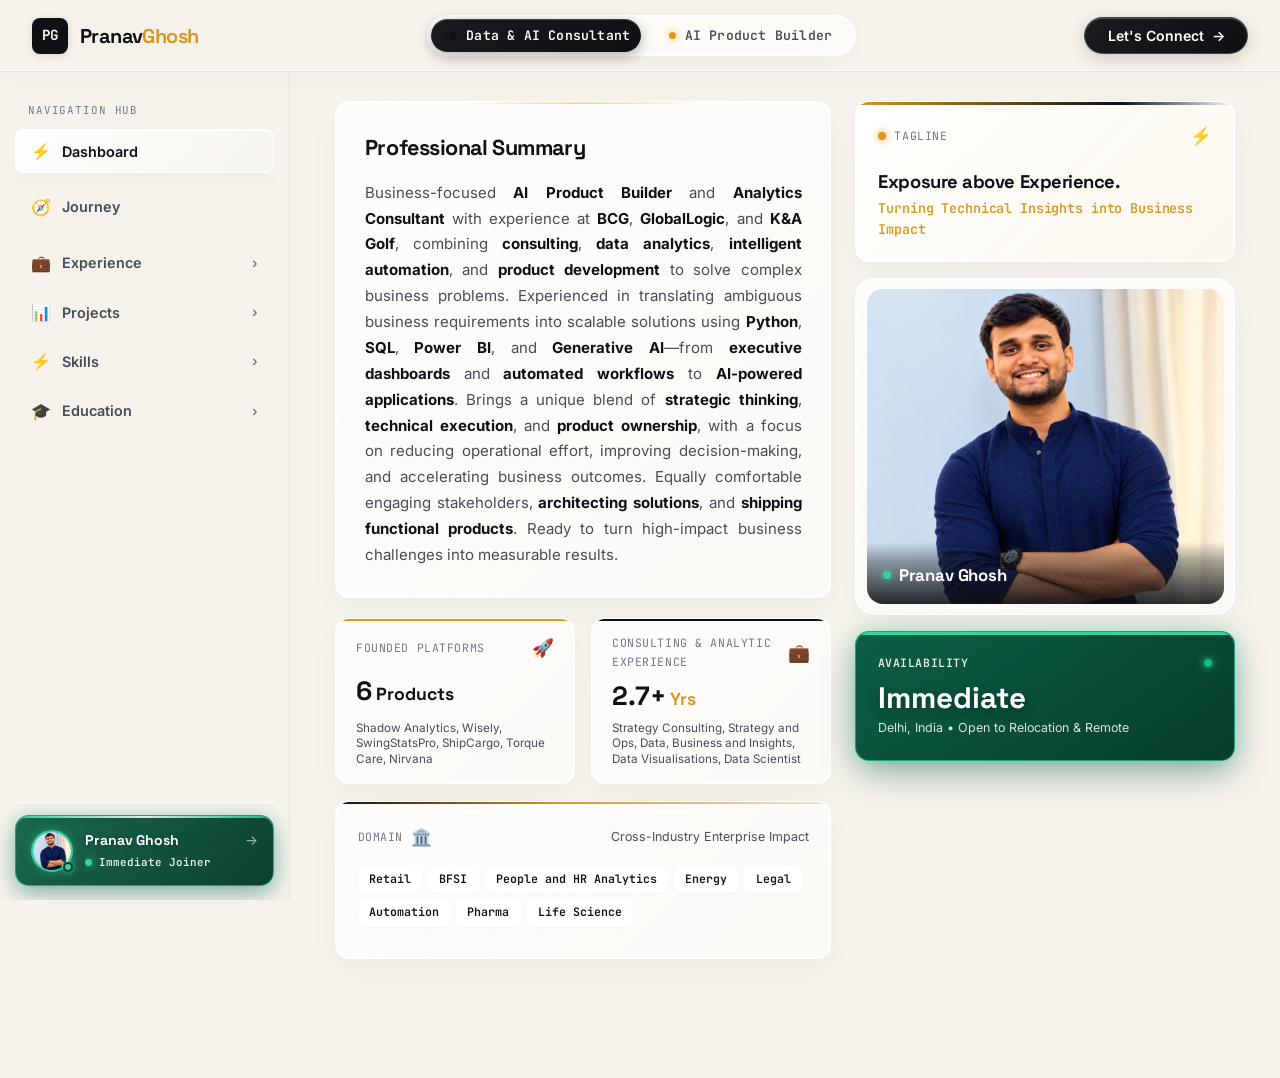
==== commit a6904c7e: "Fix typo: Change Role-Level Security to Row-Level Security in Experience" ====
--- a/index.html
+++ b/index.html
@@ -640,7 +640,7 @@
                 </p>
                 <ul class="card-bullet-points exp-bullets">
                   <li class="card-bullet-item">
-                    <strong>Star Schema &amp; ETL Performance:</strong> Designed optimized star schema data models, advanced DAX measures, Power Query ETL pipelines, Role-Level Security (RLS), and automated refresh processes, improving dashboard performance by <strong>50%</strong> and reducing query execution time by <strong>40%</strong>.
+                    <strong>Star Schema &amp; ETL Performance:</strong> Designed optimized star schema data models, advanced DAX measures, Power Query ETL pipelines, Row-Level Security (RLS), and automated refresh processes, improving dashboard performance by <strong>50%</strong> and reducing query execution time by <strong>40%</strong>.
                   </li>
                   <li class="card-bullet-item">
                     <strong>Enterprise AI Agents (Copilot Studio):</strong> Created and deployed AI Agents using <strong>Microsoft Copilot Studio</strong> to automate business workflows, retrieve enterprise data, answer business queries, and streamline reporting processes, enabling faster and more intelligent decision-making.
@@ -827,7 +827,7 @@
                 <span class="tech-chip">Power Apps</span>
                 <span class="tech-chip">SharePoint</span>
                 <span class="tech-chip">DAX &amp; Star Schema</span>
-                <span class="tech-chip">Role-Level Security (RLS)</span>
+                <span class="tech-chip">Row-Level Security (RLS)</span>
                 <span class="tech-chip">REST APIs</span>
                 <span class="tech-chip">SQL</span>
                 <span class="tech-chip">Python</span>
--- a/styles.css
+++ b/styles.css
@@ -2687,14 +2687,12 @@
   display: flex;
   flex-direction: column;
   justify-content: space-between;
-  transition: transform 0.42s var(--spring-snappy), 
-              box-shadow 0.45s var(--spring-snappy), 
+  transition: box-shadow 0.35s cubic-bezier(0.16, 1, 0.3, 1), 
               border-color 0.25s ease,
-              background 0.28s ease;
+              background 0.3s ease;
   position: relative;
   overflow: hidden;
-  transform-style: preserve-3d;
-  will-change: transform, box-shadow;
+  will-change: box-shadow, border-color, background;
 }
 
 .dashboard-card::before {
@@ -2734,7 +2732,6 @@
 }
 
 .dashboard-card:active {
-  transform: scale(0.99) translateZ(0);
   transition-duration: 0.12s;
 }
 
@@ -2744,7 +2741,7 @@
   box-shadow: 0 0 0 2px var(--yellow-subtle), 0 20px 48px rgba(216, 152, 35, 0.16), var(--glass-inner-bevel);
 }
 
-/* 3D Layered Elevation Pop inside Cards */
+/* Smooth Specular Layering inside Cards */
 .card-top-header,
 .card-icon,
 .exp-company-logo,
@@ -2753,8 +2750,8 @@
 .kpi-title-row,
 .landing-icon-badge,
 .exp-horizontal-left {
-  transform: translateZ(28px);
-  transition: transform 0.22s cubic-bezier(0.16, 1, 0.3, 1);
+  position: relative;
+  z-index: 9;
 }
 
 .card-role-title,
@@ -2762,8 +2759,8 @@
 .journey-v-title,
 .landing-welcome-title,
 .exp-role-title-row {
-  transform: translateZ(22px);
-  transition: transform 0.22s cubic-bezier(0.16, 1, 0.3, 1);
+  position: relative;
+  z-index: 9;
 }
 
 .exp-client-pill,
@@ -2773,15 +2770,16 @@
 .card-duration-badge,
 .nav-landing-pill,
 .card-action-btn {
-  transform: translateZ(32px);
-  box-shadow: 0 4px 14px rgba(0, 0, 0, 0.06);
-  transition: transform 0.22s cubic-bezier(0.16, 1, 0.3, 1);
+  position: relative;
+  z-index: 10;
+  box-shadow: 0 2px 8px rgba(0, 0, 0, 0.04);
 }
 
 .card-chips-row,
 .card-actions-row,
 .exp-clients-pills {
-  transform: translateZ(24px);
+  position: relative;
+  z-index: 10;
 }
 
 .card-top-header {
@@ -4777,16 +4775,15 @@
   background: rgba(255, 255, 255, 0.92);
   border: 1.5px solid var(--border-card);
   box-shadow: 0 8px 24px rgba(0, 0, 0, 0.04), inset 0 1px 2px #FFFFFF;
-  transition: all 0.28s cubic-bezier(0.16, 1, 0.3, 1);
+  transition: background 0.35s ease, border-color 0.3s ease, box-shadow 0.35s cubic-bezier(0.16, 1, 0.3, 1);
   scroll-margin-top: 100px;
   cursor: pointer;
 }
 
 .case-study-card:hover {
-  transform: translateY(-5px);
   background: #FFFFFF;
-  border-color: rgba(216, 152, 35, 0.45);
-  box-shadow: 0 18px 44px -8px rgba(216, 152, 35, 0.16), inset 0 1px 2px #FFFFFF;
+  border-color: rgba(216, 152, 35, 0.55);
+  box-shadow: 0 16px 36px -4px rgba(216, 152, 35, 0.18), 0 0 0 1px rgba(216, 152, 35, 0.25), inset 0 1px 2px #FFFFFF;
 }
 
 .case-study-card.pulse-target {
@@ -4872,16 +4869,24 @@
   align-items: center;
   gap: 3px;
   margin-top: 2px;
+  position: relative;
+  z-index: 10;
+  padding: 2px 4px;
+  border-radius: 4px;
+  transition: all 0.2s ease;
 }
 
 .case-study-live-link:hover {
   text-decoration: underline;
+  background: rgba(216, 152, 35, 0.1);
 }
 
 .case-study-meta-cluster {
   display: flex;
   align-items: center;
   gap: 8px;
+  position: relative;
+  z-index: 10;
 }
 
 .case-study-domain-tag {
@@ -4906,6 +4911,8 @@
   font-size: 0.85rem;
   text-decoration: none;
   transition: all 0.2s ease;
+  position: relative;
+  z-index: 10;
 }
 
 .case-study-card:hover .case-study-arrow {
@@ -5331,6 +5338,8 @@
   margin-top: 0.9rem;
   padding-top: 0.85rem;
   border-top: 1px solid var(--border-card);
+  position: relative;
+  z-index: 10;
 }
 
 .case-study-read-btn {
@@ -5347,6 +5356,8 @@
   background: rgba(216, 152, 35, 0.12);
   border: 1px solid var(--yellow-border);
   transition: all 0.2s ease;
+  position: relative;
+  z-index: 10;
 }
 
 .case-study-card:hover .case-study-read-btn {
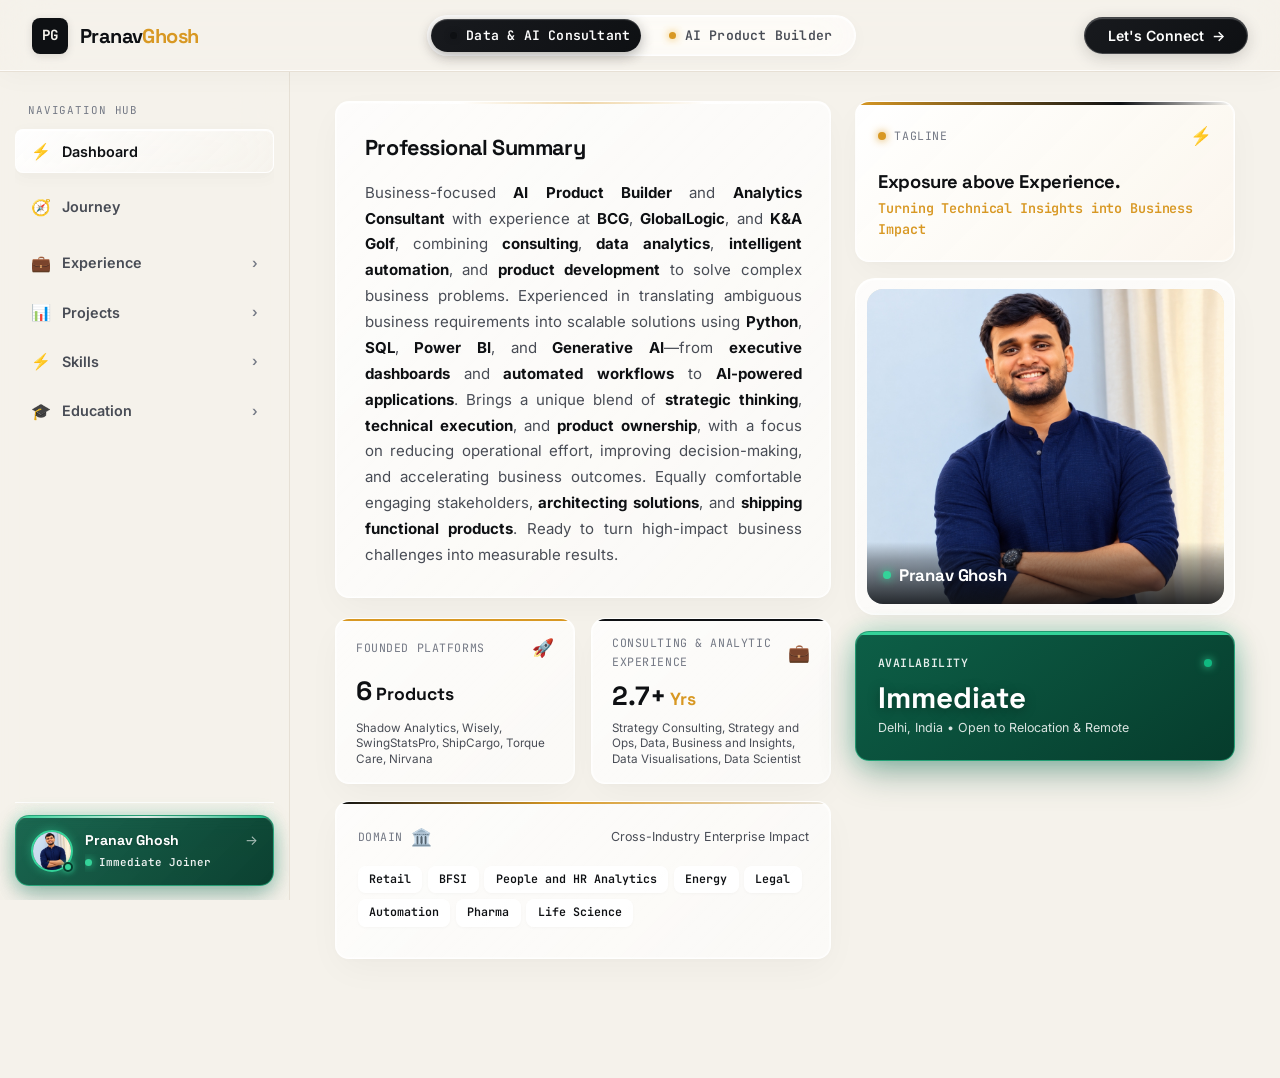
==== commit be461977: "Update download link for CV in index.html" ====
--- a/index.html
+++ b/index.html
@@ -2132,7 +2132,7 @@
           </svg>
           <span>WhatsApp Chat</span>
         </a>
-        <a href="https://drive.google.com/file/d/1pM4QU5h2h_4ncfhvDfFU4LmVK_NWsJRH/view?usp=sharing" target="_blank" rel="noopener noreferrer" class="btn-lets-connect" style="padding: 0.65rem 1.4rem; font-size: 0.85rem;">
+        <a href="https://drive.google.com/file/d/19FoaYRn9ttqZuBhCxjNG_FsBJVFaAr7O/view?usp=sharing" target="_blank" rel="noopener noreferrer" class="btn-lets-connect" style="padding: 0.65rem 1.4rem; font-size: 0.85rem;">
           <span>📄 Download CV (PDF)</span>
         </a>
         <a href="https://www.linkedin.com/in/pranavghosh19/" target="_blank" rel="noopener noreferrer" class="nav-secondary-btn" style="padding: 0.65rem 1.2rem; font-size: 0.85rem;">
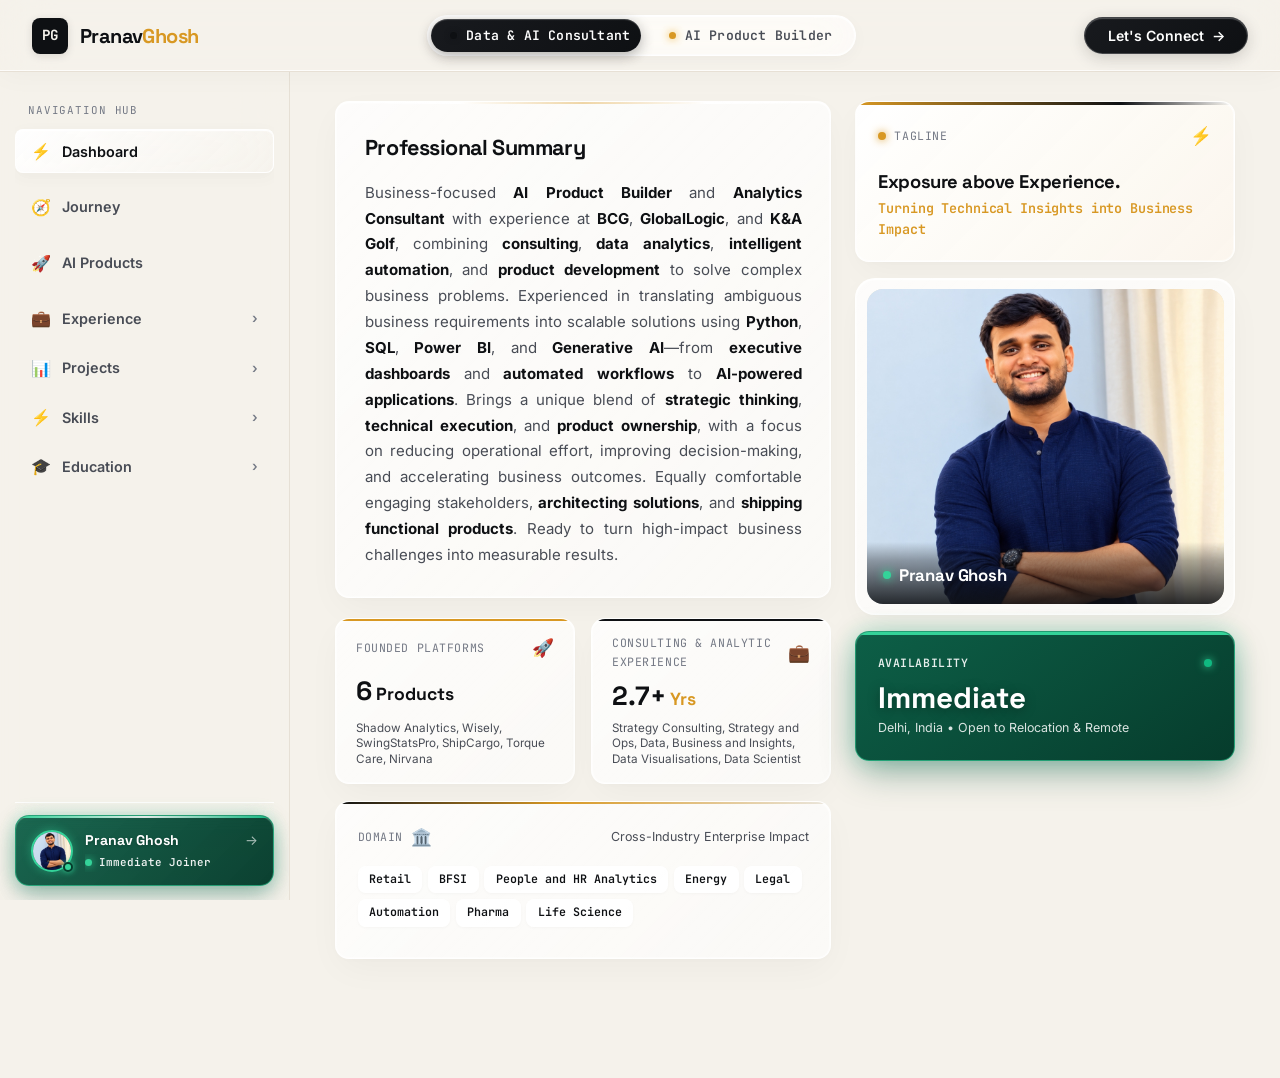
==== commit 2bfc2d6b: "Optimize responsive layout for all smaller screens, tablets, and mobile devices" ====
--- a/index.html
+++ b/index.html
@@ -101,6 +101,16 @@
             <span class="group-header-label">
               <span class="group-icon">🧭</span>
               <span>Journey</span>
+            </span>
+          </button>
+        </div>
+
+        <!-- Direct Page: AI Products (Switch to Product Builder) -->
+        <div class="nav-item-direct">
+          <button class="nav-direct-link" data-page="products" id="nav-btn-products" title="View AI Products Built">
+            <span class="group-header-label">
+              <span class="group-icon">🚀</span>
+              <span>AI Products</span>
             </span>
           </button>
         </div>
--- a/styles.css
+++ b/styles.css
@@ -3968,7 +3968,7 @@
 }
 
 /* ==========================================================================
-   RESPONSIVE QUERIES
+   RESPONSIVE QUERIES & MOBILE/TABLET REFINEMENTS
    ========================================================================== */
 @media (max-width: 1200px) {
   .landing-metrics-top-row,
@@ -3991,12 +3991,13 @@
 }
 
 @media (max-width: 1024px) {
-  .nav-centre {
-    display: none;
-  }
-
   .nav-toggle-sidebar-btn {
     display: flex;
+  }
+
+  .nav-role-slider-track {
+    transform: scale(0.92);
+    transform-origin: center;
   }
 
   .dashboard-sidebar {
@@ -4011,30 +4012,169 @@
   .dashboard-main {
     margin-left: 0;
     width: 100%;
+    padding: 1.5rem 1.25rem 5rem 1.25rem !important;
+  }
+
+  body[data-active-page="products"] .dashboard-main,
+  .dashboard-layout[data-active-page="products"] .dashboard-main {
+    padding: 1.5rem 1.25rem 5rem 1.25rem !important;
+  }
+}
+
+@media (max-width: 768px) {
+  .nav-role-slider-track {
+    transform: scale(0.86);
+    transform-origin: center;
+  }
+
+  .dashboard-toolbar {
+    flex-direction: column;
+    align-items: stretch;
+    gap: 0.85rem;
+    margin-bottom: 1.5rem;
+    padding-bottom: 1rem;
+  }
+
+  .dashboard-search-wrap {
+    width: 100%;
+  }
+
+  .dashboard-cards-grid {
+    grid-template-columns: 1fr;
+  }
+
+  .landing-skills-grid {
+    grid-template-columns: 1fr;
+    gap: 1rem;
+  }
+
+  .connect-dialog {
+    padding: 1.6rem 1.2rem;
+    margin: 1rem;
+  }
+
+  .direct-email-box {
+    flex-direction: column;
+    align-items: stretch;
+    gap: 0.65rem;
+  }
+
+  .direct-email-box .btn-copy-email {
+    width: 100%;
+  }
+
+  .connect-links-row {
+    flex-direction: column;
+    align-items: stretch;
+  }
+
+  .connect-links-row a,
+  .connect-links-row button {
+    width: 100%;
+    justify-content: center;
+    text-align: center;
+  }
+
+  .visa-stages-grid {
+    grid-template-columns: 1fr;
+  }
+
+  .visa-terminal-body {
+    overflow-x: auto;
+    -webkit-overflow-scrolling: touch;
+  }
+
+  .visa-ascii-diagram {
+    padding: 0.85rem 1rem;
+    font-size: 0.68rem;
   }
 }
 
 @media (max-width: 640px) {
   .dashboard-navbar {
-    padding: 0 1rem;
+    padding: 0 0.85rem;
+    height: 60px;
+  }
+
+  .nav-centre {
+    display: flex;
+    justify-content: center;
+    flex: 1;
+    min-width: 0;
+  }
+
+  .nav-role-slider-track {
+    transform: none;
+    padding: 2px;
+  }
+
+  .nav-role-pill {
+    padding: 0.35rem 0.65rem;
+    gap: 0.35rem;
+    font-size: 0.72rem;
+  }
+
+  .nav-role-pill span:not(.nav-centre-dot) {
+    display: none;
+  }
+
+  #nav-pill-consultant::after {
+    content: "Consultant";
+    font-size: 0.72rem;
+    font-weight: 600;
+  }
+
+  #nav-pill-builder::after {
+    content: "Builder";
+    font-size: 0.72rem;
+    font-weight: 600;
+  }
+
+  .dashboard-layout {
+    padding-top: 60px;
+  }
+
+  .dashboard-sidebar {
+    top: 60px;
+    height: calc(100vh - 60px);
+    width: 260px;
+  }
+
+  .dashboard-main {
+    padding: 1.2rem 0.9rem 4.5rem 0.9rem !important;
+  }
+
+  body[data-active-page="products"] .dashboard-main,
+  .dashboard-layout[data-active-page="products"] .dashboard-main {
+    padding: 1.2rem 0.9rem 4.5rem 0.9rem !important;
   }
 
   .brand-text-name {
-    font-size: 1.1rem;
+    font-size: 1.05rem;
+  }
+
+  .brand-text-name span:not(:first-child) {
+    display: none;
   }
 
   .btn-lets-connect {
-    padding: 0.45rem 1rem;
-    font-size: 0.8rem;
+    padding: 0.45rem 0.85rem;
+    font-size: 0.78rem;
   }
 
   .landing-metrics-top-row,
   .landing-metrics-grid {
     grid-template-columns: 1fr;
+    gap: 0.9rem;
   }
 
   .landing-hero-name {
-    font-size: 1.85rem;
+    font-size: 1.65rem;
+    line-height: 1.2;
+  }
+
+  .landing-hero-role {
+    font-size: 1.05rem;
   }
 
   .overview-kpis-grid {
@@ -4043,6 +4183,162 @@
 
   .dashboard-cards-grid {
     grid-template-columns: 1fr;
+  }
+
+  .card-top-header {
+    flex-wrap: wrap;
+    gap: 0.5rem;
+  }
+
+  .card-chips-row {
+    gap: 0.35rem;
+  }
+
+  .tech-chip, .tag {
+    font-size: 0.68rem;
+    padding: 0.22rem 0.55rem;
+  }
+
+  .exp-role-title-row {
+    flex-direction: column;
+    align-items: flex-start;
+    gap: 0.4rem;
+  }
+
+  .exp-role-title-row .card-role-title {
+    font-size: 1.15rem;
+  }
+
+  .exp-company-header {
+    flex-wrap: wrap;
+    gap: 0.5rem;
+  }
+
+  .exp-track-header {
+    flex-direction: column;
+    align-items: flex-start;
+    gap: 0.35rem;
+  }
+
+  .track-client-name {
+    font-size: 0.92rem;
+  }
+
+  .track-focus-tag {
+    font-size: 0.72rem;
+    line-height: 1.35;
+  }
+
+  .case-study-header {
+    flex-direction: column;
+    align-items: flex-start;
+    gap: 0.65rem;
+  }
+
+  .case-study-meta-cluster {
+    width: 100%;
+    justify-content: space-between;
+  }
+
+  .case-study-cta-row {
+    flex-direction: column;
+    align-items: stretch;
+    gap: 0.6rem;
+  }
+
+  .case-study-read-btn {
+    width: 100%;
+    justify-content: center;
+  }
+
+  .study-impact-row {
+    grid-template-columns: 1fr;
+    gap: 0.5rem;
+  }
+
+  .products-tech-impact-bar {
+    padding: 1.4rem 1.2rem;
+  }
+
+  .bar-main-title {
+    font-size: 1.35rem;
+  }
+}
+
+@media (max-width: 420px) {
+  .dashboard-navbar {
+    padding: 0 0.5rem;
+  }
+
+  .brand-text-name {
+    display: none;
+  }
+
+  .brand-avatar-mini {
+    width: 30px;
+    height: 30px;
+    font-size: 0.75rem;
+  }
+
+  .nav-role-pill {
+    padding: 0.35rem 0.55rem;
+  }
+
+  #nav-pill-consultant::after,
+  #nav-pill-builder::after {
+    display: none;
+  }
+
+  .btn-lets-connect {
+    padding: 0.4rem 0.65rem;
+    font-size: 0.74rem;
+  }
+
+  .btn-lets-connect span:last-child {
+    display: none;
+  }
+
+  .dashboard-main {
+    padding: 1rem 0.65rem 4rem 0.65rem !important;
+  }
+
+  body[data-active-page="products"] .dashboard-main,
+  .dashboard-layout[data-active-page="products"] .dashboard-main {
+    padding: 1rem 0.65rem 4rem 0.65rem !important;
+  }
+
+  .dashboard-card,
+  .case-study-card {
+    padding: 1.2rem 1rem;
+    border-radius: 16px;
+  }
+
+  .experience-card-horizontal {
+    padding: 1.2rem 1rem !important;
+    border-radius: 16px;
+  }
+
+  .exp-horizontal-left {
+    flex-direction: column;
+    align-items: flex-start;
+  }
+
+  .landing-photo-card {
+    max-width: 100%;
+  }
+
+  .landing-welcome-card {
+    padding: 1.25rem 1rem;
+  }
+
+  .email-address-text {
+    font-size: 0.8rem;
+    word-break: break-all;
+  }
+
+  .copilot-dialog {
+    max-height: 85vh;
+    margin: 0.5rem;
   }
 }
 
